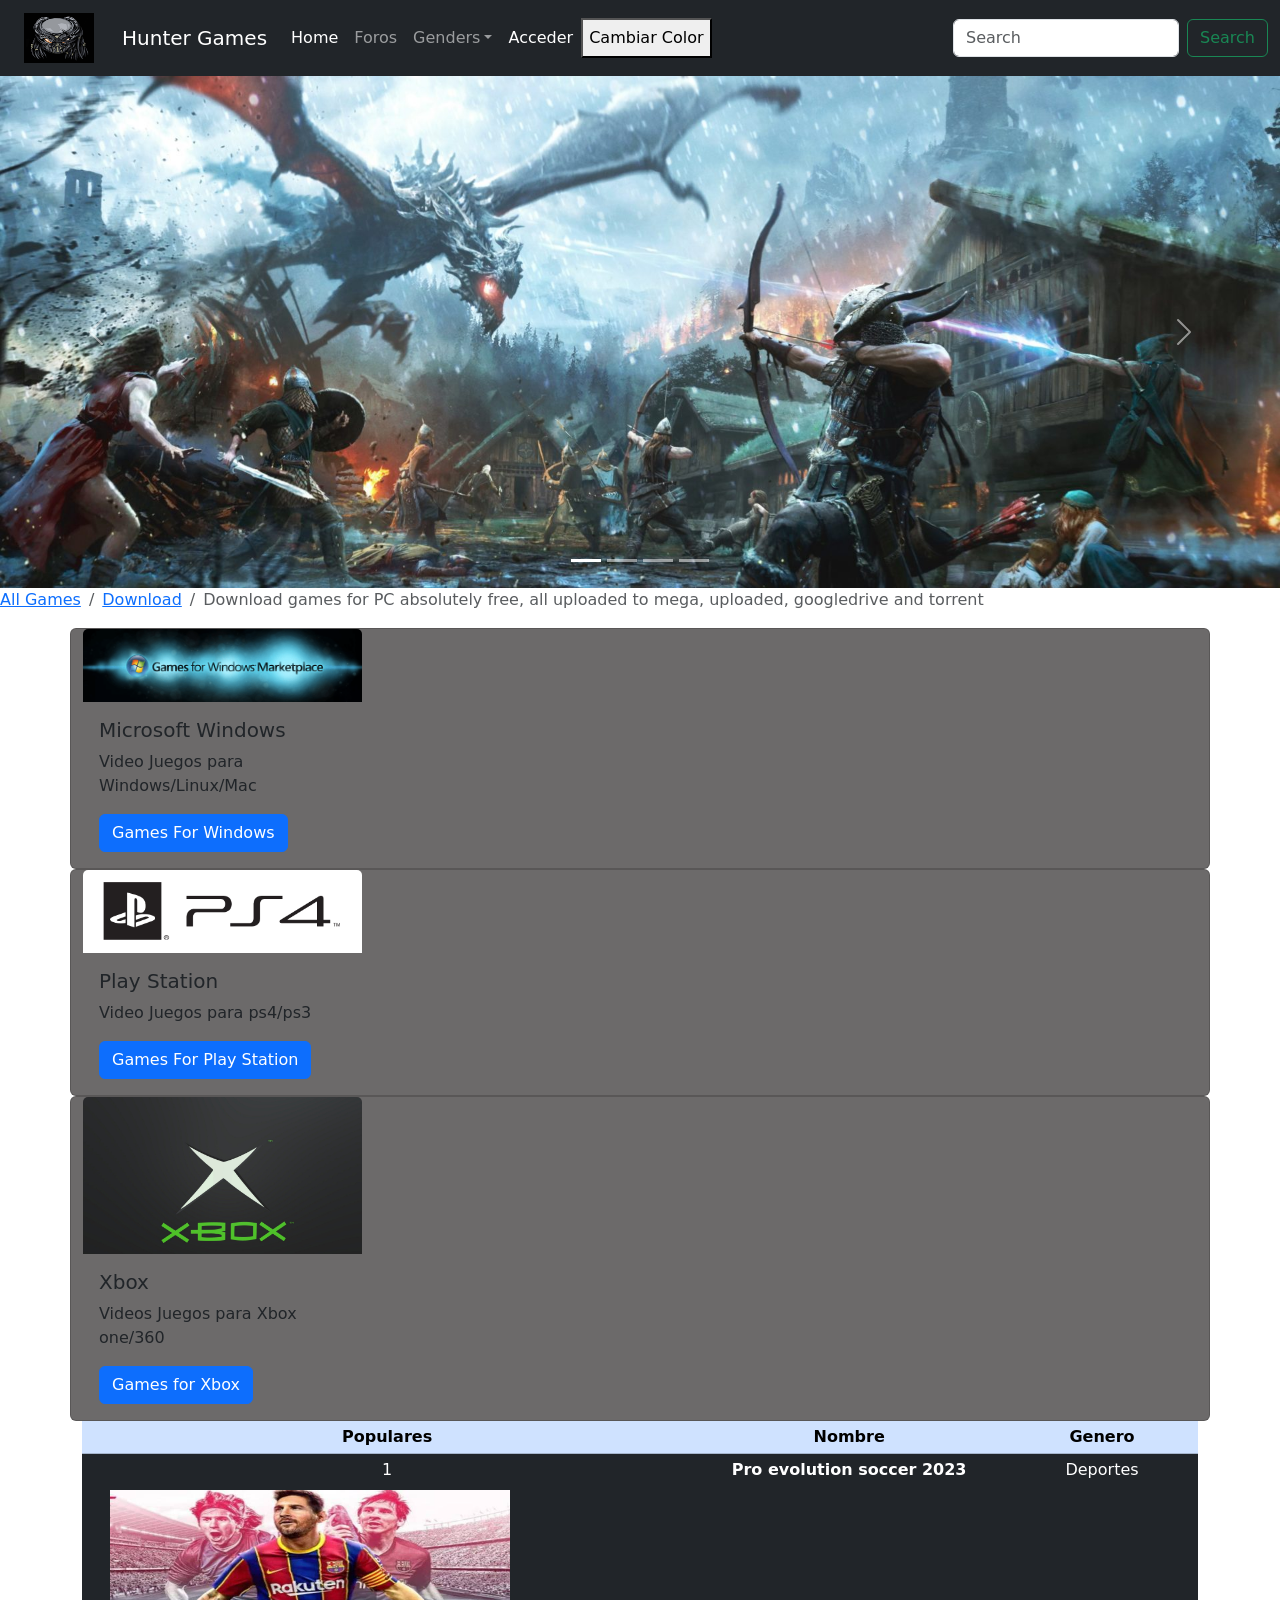
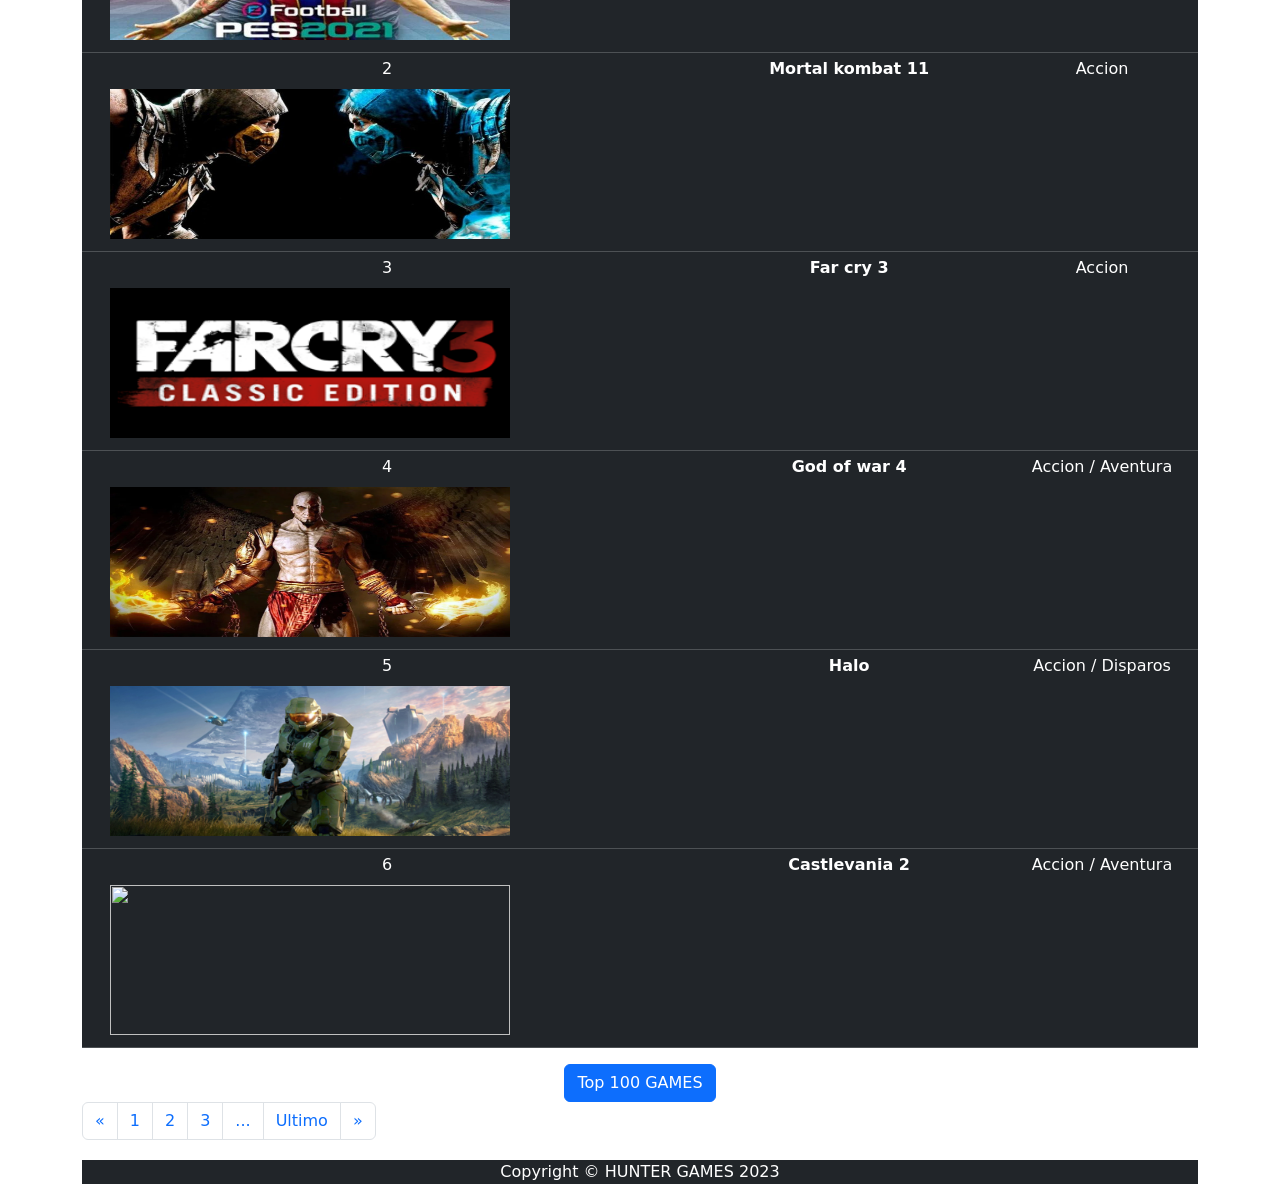
==== index.html @ 4ccfd010 "Add README.md." ====
<!DOCTYPE html>
<html>

    <meta charset="utf-8">
    <title>HUNTER GAMES</title>
    <!-- CSS only -->

    <link href="https://cdn.jsdelivr.net/npm/bootstrap@5.0.2/dist/css/bootstrap.min.css" rel="stylesheet">
    <link rel="stylesheet" type="text/css" href="css/main.css">
    <link rel=" icon" href="img/predator.ico" />
</head>

<body>

    <nav class="navbar navbar-expand-lg navbar-dark bg-dark " style="z-index: 49;">
        <div class="container-fluid">
            <nav class="">
                <div class="container text-center">
                    <div class="row d-flex justify-content-center">
                        <a class="navbar-brand" href="#">
                            <img src="img/predator.jpg" alt="" width="70" height="50">
                        </a>
                    </div>
            </nav>

            <a class="navbar-brand" href="#"> Hunter Games </a>
            <button class="navbar-toggler" type="button" data-bs-toggle="collapse" data-bs-target="#navbarSupportedContent" aria-controls="navbarSupportedContent" aria-expanded="false" aria-label="Toggle navigation">
				<span class="navbar-toggler-icon"></span>
			</button>
            <div class="collapse navbar-collapse" id="navbarSupportedContent">
                <ul class="navbar-nav me-auto mb-2 mb-lg-0">
                    <li class="nav-item">
                        <a class="nav-link active" aria-current="page" href="#">Home</a>
                    </li>
                    <li class="nav-item">
                        <a class="nav-link" href="#">Foros</a>
                    </li>
                    <li class="nav-item dropdown">
                        <a class="nav-link dropdown-toggle" href="#" id="navbarDropdown" role="button" data-bs-toggle="dropdown" aria-expanded="false">
							Genders</a>





                        <ul class="dropdown-menu" aria-labelledby="navbarDropdown">
                            <li><a class="dropdown-item" href="#">Accion</a></li>
                            <li><a class="dropdown-item" href="#">Aventura</a></li>
                            <li><a class="dropdown-item" href="#">Arcade</a></li>
                            <li><a class="dropdown-item" href="#">Deportes</a></li>
                            <li><a class="dropdown-item" href="#">Hack and Slash</a></li>
                            <li><a class="dropdown-item" href="#">Terror</a></li>
                            <li><a class="dropdown-item" href="#">Simuladores</a></li>
                            <li><a class="dropdown-item" href="#">Rpg</a></li>

                            <li>
                                <hr class="dropdown-divider">
                            </li>

                        </ul>
                    </li>


                    <li class="nav-item">
                        <a class="nav-link active" aria-current="page" href="login.html">Acceder</a>
                    </li>

                    <button onclick="cambiarColor()">Cambiar Color</button>
                    <script>
                        function cambiarColor() {
                            var cuerpo = document.body;
                            var colorActual = window.getComputedStyle(cuerpo, null).getPropertyValue('background-color');

                            // Verificar el color actual y cambiar a blanco o negro
                            if (colorActual === 'rgb(255, 255, 255)') {
                                cuerpo.style.backgroundColor = 'black';
                            } else {
                                cuerpo.style.backgroundColor = 'white';
                            }
                        }
                    </script>



                </ul>
                <form class="d-flex">
                    <input class="form-control me-2" type="search" placeholder="Search" aria-label="Search">
                    <button class="btn btn-outline-success" type="submit">Search</button>
                </form>
            </div>
            </div>
    </nav>
    <div id="carouselExampleIndicators" class="carousel slide" data-bs-ride="carousel">
        <div class="carousel-indicators">
            <button type="button" data-bs-target="#carouselExampleIndicators" data-bs-slide-to="0" class="active" aria-current="true" aria-label="Slide 1"></button>
            <button type="button" data-bs-target="#carouselExampleIndicators" data-bs-slide-to="1" aria-label="Slide 2"></button>
            <button type="button" data-bs-target="#carouselExampleIndicators" data-bs-slide-to="2" aria-label="Slide 3"></button>
            <button type="button" data-bs-target="#carouselExampleIndicators" data-bs-slide-to="3" aria-label="Slide 4"></button>
        </div>
        <div class="carousel-inner">
            <div class="carousel-item active">
                <img src="img/dragon.jpg" class="d-block w-100" alt="...">
            </div>
            <div class="carousel-item">
                <img src="img/fifa.jpg" class="d-block w-100" alt="...">
            </div>
            <div class="carousel-item">
                <img src="img/forza.jpeg" class="d-block w-100" alt="...">
            </div>
            <div class="carousel-item">
                <img src="img/gta.jpg" class="d-block w-100" alt="...">
            </div>

        </div>
        <button class="carousel-control-prev" type="button" data-bs-target="#carouselExampleIndicators" data-bs-slide="prev">
			<span class="carousel-control-prev-icon" aria-hidden="true"></span>
			<span class="visually-hidden">Previous</span>
		</button>
        <button class="carousel-control-next" type="button" data-bs-target="#carouselExampleIndicators" data-bs-slide="next">
			<span class="carousel-control-next-icon" aria-hidden="true"></span>
			<span class="visually-hidden">Next</span>
		</button>
    </div>
    <nav aria-label="breadcrumb">
        <ol class="breadcrumb">
            <li class="breadcrumb-item"><a href="#">All Games</a></li>
            <li class="breadcrumb-item"><a href="#">Download</a></li>
            <li class="breadcrumb-item active" aria-current="page">Download games for PC absolutely free, all uploaded to mega, uploaded, googledrive and torrent</li>
        </ol>

    </nav>

    <div class="container text-align">
        <div class="row d-flex justify-content">

            <div class="card" style="background-color: #6c6a6a;">
                <div class="w-25 p-7">
                    <img src="img/windows.png" class="card-img-top" alt="center">
                    <div class="card-body">
                        <h5 class="card-title">Microsoft Windows </h5>
                        <p class="card-text">Video Juegos para Windows/Linux/Mac</p>
                        <a href="#" class="btn btn-primary">Games For Windows</a>
                    </div>
                </div>
            </div>



            <div class="card" style="background-color: #6c6a6a;">
                <div class="w-25 p-7">
                    <img src="img/ps4.png" class="card-img-top" alt="center">
                    <div class="card-body">
                        <h5 class="card-title">Play Station</h5>
                        <p class="card-text">Video Juegos para ps4/ps3 </p>
                        <a href="#" class="btn btn-primary">Games For Play Station</a>
                    </div>
                </div>
            </div>



            <div class="card" style="background-color: #6c6a6a;">
                <div class="w-25 p-7">
                    <img src="img/xbox.jpeg" class="card-img-top" alt="center">
                    <div class="card-body">
                        <h5 class="card-title">Xbox</h5>
                        <p class="card-text">Videos Juegos para Xbox one/360 </p>
                        <a href="#" class="btn btn-primary">Games for Xbox</a>
                    </div>
                </div>
            </div>
        </div>
    </div>






    <div class="container text-center">
        <div class="row d-flex justify-content-center">
            <!-- Content here -->



            <h9>
                <table class="table table-dark table-sm">
                    <tr class="table-primary">
                        <th>Populares</th>
                        <th>Nombre</th>
                        <th>Genero</th>
                    </tr>



                    <tr>
                        <!--img src="img/pes.jpg" class="d-block w-100" alt="..."-->
                        <td>1
                            <nav class="navbar navbar-expand-lg navbar-dark bg-dark">
                                <div class="container-fluid">
                                    <nav class="">
                                        <div class="container">
                                            <a class="navbar-brand" href="#">
                                                <img src="img/pes.jpg" alt="" width="400" height="150" style="background-color: #021d26;">
                                            </a>
                                        </div>
                                    </nav>
                        </td>



                        <th>Pro evolution soccer 2023 </th>
                        <td>Deportes</td>
                    </tr>

                    <tr>
                        <td>2
                            <nav class="navbar navbar-expand-lg navbar-dark bg-dark">
                                <div class="container-fluid">
                                    <nav class="">
                                        <div class="container">
                                            <a class="navbar-brand" href="#">
                                                <img src="img/mortal kombat.jpg" alt="" width="400" height="150" style="background-color: #7b8383;">
                                            </a>
                                        </div>
                                    </nav>
                        </td>
                        <th>Mortal kombat 11 </th>
                        <td>Accion</td>
                    </tr>
                    <tr>
                        <td>3
                            <nav class="navbar navbar-expand-lg navbar-dark bg-dark">
                                <div class="container-fluid">
                                    <nav class="">
                                        <div class="container">
                                            <a class="navbar-brand" href="#">
                                                <img src="img/farcry.png" alt="" width="400" height="150">
                                            </a>
                                        </div>
                                    </nav>
                        </td>
                        <th>Far cry 3</th>
                        <td>Accion</td>
                    </tr>

                    <tr>
                        <td>4
                            <nav class="navbar navbar-expand-lg navbar-dark bg-dark">
                                <div class="container-fluid">
                                    <nav class="">
                                        <div class="container">
                                            <a class="navbar-brand" href="#">
                                                <img src="img/godofwar.jpg" alt="" width="400" height="150">
                                            </a>
                                        </div>
                                    </nav>
                        </td>
                        <th>God of war 4</th>
                        <td>Accion / Aventura</td>
                    </tr>

                    <td>5
                        <nav class="navbar navbar-expand-lg navbar-dark bg-dark">
                            <div class="container-fluid">
                                <nav class="">
                                    <div class="container">
                                        <a class="navbar-brand" href="#">
                                            <img src="img/halo.jpg" alt="" width="400" height="150">
                                        </a>
                                    </div>
                                </nav>
                    </td>
                    <th>Halo</th>
                    <td>Accion / Disparos</td>
                    </tr>


                    <td>6
                        <nav class="navbar navbar-expand-lg navbar-dark bg-dark">
                            <div class="container-fluid">
                                <nav class="">
                                    <div class="container">
                                        <a class="navbar-brand" href="#">
                                            <img src="img/Castlevania.jpg" alt="" width="400" height="150">
                                        </a>
                                    </div>
                                </nav>
                    </td>
                    <th>Castlevania 2</th>
                    <td>Accion / Aventura</td>
                    </tr>
                    </div>



                </table>

                <a href="#" class="btn btn-primary">Top 100 GAMES</a>

                <nav aria-label="Page navigation example">
                    <ul class="pagination">
                        <li class="page-item">
                            <a class="page-link" href="#" aria-label="Previous">
                                <span aria-hidden="true">&laquo;</span>
                            </a>
                        </li>
                        <li class="page-item"><a class="page-link" href="#">1</a></li>
                        <li class="page-item"><a class="page-link" href="#">2</a></li>
                        <li class="page-item"><a class="page-link" href="#">3</a></li>
                        <li class="page-item"><a class="page-link" href="#">...</a></li>
                        <li class="page-item"><a class="page-link" href="#">Ultimo</a></li>
                        <li class="page-item">
                            <a class="page-link" href="#" aria-label="Next">
                                <span aria-hidden="true">&raquo;</span>
                            </a>
                        </li>
                    </ul>
                </nav>

                </div>

                <footer class="py-6 bg-dark ">
                    <div class="container">
                        <p class="m-1 text-center text-white">Copyright © HUNTER GAMES 2023</p>
                    </div>
                    <!-- /.container -->
                </footer>


                <script src="https://cdn.jsdelivr.net/npm/bootstrap@5.0.2/dist/js/bootstrap.bundle.min.js"></script>
</body>

</html>
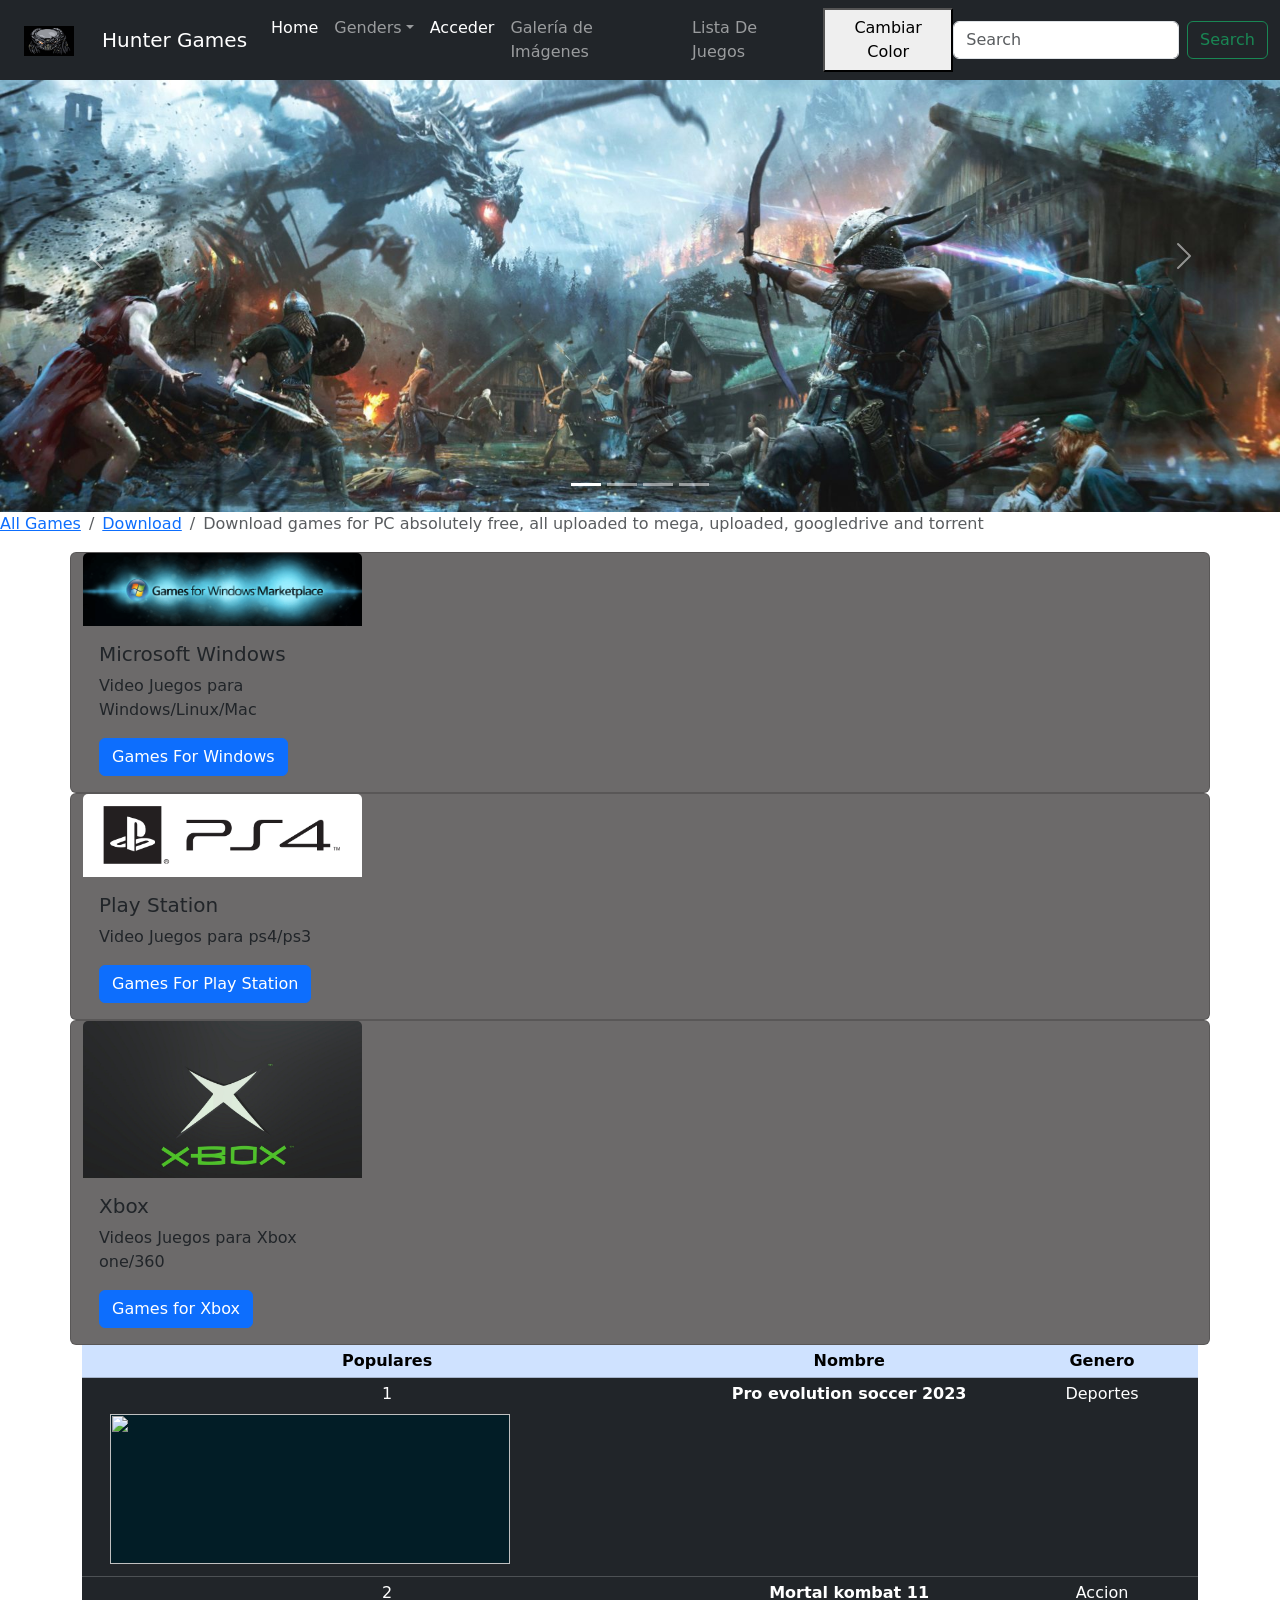
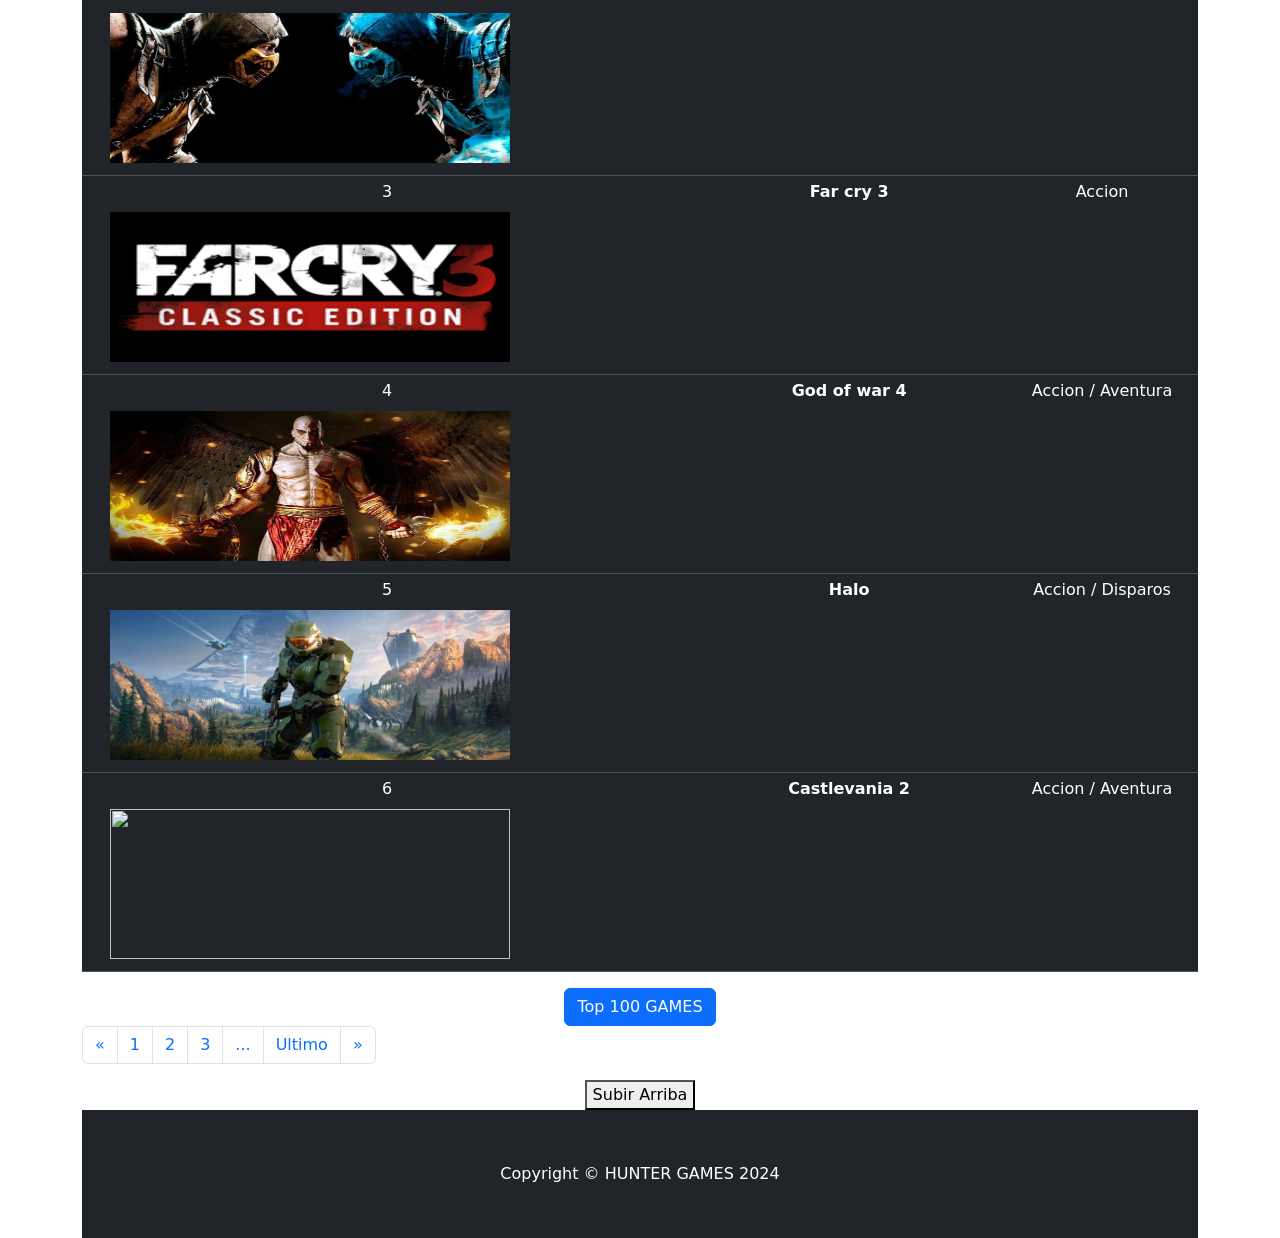
==== commit 6a592ea4: "Add files via upload" ====
--- a/index.html
+++ b/index.html
@@ -1,334 +1,314 @@
-<!DOCTYPE html>
-<html>
-
-    <meta charset="utf-8">
-    <title>HUNTER GAMES</title>
-    <!-- CSS only -->
-
-    <link href="https://cdn.jsdelivr.net/npm/bootstrap@5.0.2/dist/css/bootstrap.min.css" rel="stylesheet">
-    <link rel="stylesheet" type="text/css" href="css/main.css">
-    <link rel=" icon" href="img/predator.ico" />
-</head>
-
-<body>
-
-    <nav class="navbar navbar-expand-lg navbar-dark bg-dark " style="z-index: 49;">
-        <div class="container-fluid">
-            <nav class="">
-                <div class="container text-center">
-                    <div class="row d-flex justify-content-center">
-                        <a class="navbar-brand" href="#">
-                            <img src="img/predator.jpg" alt="" width="70" height="50">
-                        </a>
-                    </div>
-            </nav>
-
-            <a class="navbar-brand" href="#"> Hunter Games </a>
-            <button class="navbar-toggler" type="button" data-bs-toggle="collapse" data-bs-target="#navbarSupportedContent" aria-controls="navbarSupportedContent" aria-expanded="false" aria-label="Toggle navigation">
-				<span class="navbar-toggler-icon"></span>
-			</button>
-            <div class="collapse navbar-collapse" id="navbarSupportedContent">
-                <ul class="navbar-nav me-auto mb-2 mb-lg-0">
-                    <li class="nav-item">
-                        <a class="nav-link active" aria-current="page" href="#">Home</a>
-                    </li>
-                    <li class="nav-item">
-                        <a class="nav-link" href="#">Foros</a>
-                    </li>
-                    <li class="nav-item dropdown">
-                        <a class="nav-link dropdown-toggle" href="#" id="navbarDropdown" role="button" data-bs-toggle="dropdown" aria-expanded="false">
-							Genders</a>
-
-
-
-
-
-                        <ul class="dropdown-menu" aria-labelledby="navbarDropdown">
-                            <li><a class="dropdown-item" href="#">Accion</a></li>
-                            <li><a class="dropdown-item" href="#">Aventura</a></li>
-                            <li><a class="dropdown-item" href="#">Arcade</a></li>
-                            <li><a class="dropdown-item" href="#">Deportes</a></li>
-                            <li><a class="dropdown-item" href="#">Hack and Slash</a></li>
-                            <li><a class="dropdown-item" href="#">Terror</a></li>
-                            <li><a class="dropdown-item" href="#">Simuladores</a></li>
-                            <li><a class="dropdown-item" href="#">Rpg</a></li>
-
-                            <li>
-                                <hr class="dropdown-divider">
-                            </li>
-
-                        </ul>
-                    </li>
-
-
-                    <li class="nav-item">
-                        <a class="nav-link active" aria-current="page" href="login.html">Acceder</a>
-                    </li>
-
-                    <button onclick="cambiarColor()">Cambiar Color</button>
-                    <script>
-                        function cambiarColor() {
-                            var cuerpo = document.body;
-                            var colorActual = window.getComputedStyle(cuerpo, null).getPropertyValue('background-color');
-
-                            // Verificar el color actual y cambiar a blanco o negro
-                            if (colorActual === 'rgb(255, 255, 255)') {
-                                cuerpo.style.backgroundColor = 'black';
-                            } else {
-                                cuerpo.style.backgroundColor = 'white';
-                            }
-                        }
-                    </script>
-
-
-
-                </ul>
-                <form class="d-flex">
-                    <input class="form-control me-2" type="search" placeholder="Search" aria-label="Search">
-                    <button class="btn btn-outline-success" type="submit">Search</button>
-                </form>
-            </div>
-            </div>
-    </nav>
-    <div id="carouselExampleIndicators" class="carousel slide" data-bs-ride="carousel">
-        <div class="carousel-indicators">
-            <button type="button" data-bs-target="#carouselExampleIndicators" data-bs-slide-to="0" class="active" aria-current="true" aria-label="Slide 1"></button>
-            <button type="button" data-bs-target="#carouselExampleIndicators" data-bs-slide-to="1" aria-label="Slide 2"></button>
-            <button type="button" data-bs-target="#carouselExampleIndicators" data-bs-slide-to="2" aria-label="Slide 3"></button>
-            <button type="button" data-bs-target="#carouselExampleIndicators" data-bs-slide-to="3" aria-label="Slide 4"></button>
-        </div>
-        <div class="carousel-inner">
-            <div class="carousel-item active">
-                <img src="img/dragon.jpg" class="d-block w-100" alt="...">
-            </div>
-            <div class="carousel-item">
-                <img src="img/fifa.jpg" class="d-block w-100" alt="...">
-            </div>
-            <div class="carousel-item">
-                <img src="img/forza.jpeg" class="d-block w-100" alt="...">
-            </div>
-            <div class="carousel-item">
-                <img src="img/gta.jpg" class="d-block w-100" alt="...">
-            </div>
-
-        </div>
-        <button class="carousel-control-prev" type="button" data-bs-target="#carouselExampleIndicators" data-bs-slide="prev">
-			<span class="carousel-control-prev-icon" aria-hidden="true"></span>
-			<span class="visually-hidden">Previous</span>
-		</button>
-        <button class="carousel-control-next" type="button" data-bs-target="#carouselExampleIndicators" data-bs-slide="next">
-			<span class="carousel-control-next-icon" aria-hidden="true"></span>
-			<span class="visually-hidden">Next</span>
-		</button>
-    </div>
-    <nav aria-label="breadcrumb">
-        <ol class="breadcrumb">
-            <li class="breadcrumb-item"><a href="#">All Games</a></li>
-            <li class="breadcrumb-item"><a href="#">Download</a></li>
-            <li class="breadcrumb-item active" aria-current="page">Download games for PC absolutely free, all uploaded to mega, uploaded, googledrive and torrent</li>
-        </ol>
-
-    </nav>
-
-    <div class="container text-align">
-        <div class="row d-flex justify-content">
-
-            <div class="card" style="background-color: #6c6a6a;">
-                <div class="w-25 p-7">
-                    <img src="img/windows.png" class="card-img-top" alt="center">
-                    <div class="card-body">
-                        <h5 class="card-title">Microsoft Windows </h5>
-                        <p class="card-text">Video Juegos para Windows/Linux/Mac</p>
-                        <a href="#" class="btn btn-primary">Games For Windows</a>
-                    </div>
-                </div>
-            </div>
-
-
-
-            <div class="card" style="background-color: #6c6a6a;">
-                <div class="w-25 p-7">
-                    <img src="img/ps4.png" class="card-img-top" alt="center">
-                    <div class="card-body">
-                        <h5 class="card-title">Play Station</h5>
-                        <p class="card-text">Video Juegos para ps4/ps3 </p>
-                        <a href="#" class="btn btn-primary">Games For Play Station</a>
-                    </div>
-                </div>
-            </div>
-
-
-
-            <div class="card" style="background-color: #6c6a6a;">
-                <div class="w-25 p-7">
-                    <img src="img/xbox.jpeg" class="card-img-top" alt="center">
-                    <div class="card-body">
-                        <h5 class="card-title">Xbox</h5>
-                        <p class="card-text">Videos Juegos para Xbox one/360 </p>
-                        <a href="#" class="btn btn-primary">Games for Xbox</a>
-                    </div>
-                </div>
-            </div>
-        </div>
-    </div>
-
-
-
-
-
-
-    <div class="container text-center">
-        <div class="row d-flex justify-content-center">
-            <!-- Content here -->
-
-
-
-            <h9>
-                <table class="table table-dark table-sm">
-                    <tr class="table-primary">
-                        <th>Populares</th>
-                        <th>Nombre</th>
-                        <th>Genero</th>
-                    </tr>
-
-
-
-                    <tr>
-                        <!--img src="img/pes.jpg" class="d-block w-100" alt="..."-->
-                        <td>1
-                            <nav class="navbar navbar-expand-lg navbar-dark bg-dark">
-                                <div class="container-fluid">
-                                    <nav class="">
-                                        <div class="container">
-                                            <a class="navbar-brand" href="#">
-                                                <img src="img/pes.jpg" alt="" width="400" height="150" style="background-color: #021d26;">
-                                            </a>
-                                        </div>
-                                    </nav>
-                        </td>
-
-
-
-                        <th>Pro evolution soccer 2023 </th>
-                        <td>Deportes</td>
-                    </tr>
-
-                    <tr>
-                        <td>2
-                            <nav class="navbar navbar-expand-lg navbar-dark bg-dark">
-                                <div class="container-fluid">
-                                    <nav class="">
-                                        <div class="container">
-                                            <a class="navbar-brand" href="#">
-                                                <img src="img/mortal kombat.jpg" alt="" width="400" height="150" style="background-color: #7b8383;">
-                                            </a>
-                                        </div>
-                                    </nav>
-                        </td>
-                        <th>Mortal kombat 11 </th>
-                        <td>Accion</td>
-                    </tr>
-                    <tr>
-                        <td>3
-                            <nav class="navbar navbar-expand-lg navbar-dark bg-dark">
-                                <div class="container-fluid">
-                                    <nav class="">
-                                        <div class="container">
-                                            <a class="navbar-brand" href="#">
-                                                <img src="img/farcry.png" alt="" width="400" height="150">
-                                            </a>
-                                        </div>
-                                    </nav>
-                        </td>
-                        <th>Far cry 3</th>
-                        <td>Accion</td>
-                    </tr>
-
-                    <tr>
-                        <td>4
-                            <nav class="navbar navbar-expand-lg navbar-dark bg-dark">
-                                <div class="container-fluid">
-                                    <nav class="">
-                                        <div class="container">
-                                            <a class="navbar-brand" href="#">
-                                                <img src="img/godofwar.jpg" alt="" width="400" height="150">
-                                            </a>
-                                        </div>
-                                    </nav>
-                        </td>
-                        <th>God of war 4</th>
-                        <td>Accion / Aventura</td>
-                    </tr>
-
-                    <td>5
-                        <nav class="navbar navbar-expand-lg navbar-dark bg-dark">
-                            <div class="container-fluid">
-                                <nav class="">
-                                    <div class="container">
-                                        <a class="navbar-brand" href="#">
-                                            <img src="img/halo.jpg" alt="" width="400" height="150">
-                                        </a>
-                                    </div>
-                                </nav>
-                    </td>
-                    <th>Halo</th>
-                    <td>Accion / Disparos</td>
-                    </tr>
-
-
-                    <td>6
-                        <nav class="navbar navbar-expand-lg navbar-dark bg-dark">
-                            <div class="container-fluid">
-                                <nav class="">
-                                    <div class="container">
-                                        <a class="navbar-brand" href="#">
-                                            <img src="img/Castlevania.jpg" alt="" width="400" height="150">
-                                        </a>
-                                    </div>
-                                </nav>
-                    </td>
-                    <th>Castlevania 2</th>
-                    <td>Accion / Aventura</td>
-                    </tr>
-                    </div>
-
-
-
-                </table>
-
-                <a href="#" class="btn btn-primary">Top 100 GAMES</a>
-
-                <nav aria-label="Page navigation example">
-                    <ul class="pagination">
-                        <li class="page-item">
-                            <a class="page-link" href="#" aria-label="Previous">
-                                <span aria-hidden="true">&laquo;</span>
-                            </a>
-                        </li>
-                        <li class="page-item"><a class="page-link" href="#">1</a></li>
-                        <li class="page-item"><a class="page-link" href="#">2</a></li>
-                        <li class="page-item"><a class="page-link" href="#">3</a></li>
-                        <li class="page-item"><a class="page-link" href="#">...</a></li>
-                        <li class="page-item"><a class="page-link" href="#">Ultimo</a></li>
-                        <li class="page-item">
-                            <a class="page-link" href="#" aria-label="Next">
-                                <span aria-hidden="true">&raquo;</span>
-                            </a>
-                        </li>
-                    </ul>
-                </nav>
-
-                </div>
-
-                <footer class="py-6 bg-dark ">
-                    <div class="container">
-                        <p class="m-1 text-center text-white">Copyright © HUNTER GAMES 2023</p>
-                    </div>
-                    <!-- /.container -->
-                </footer>
-
-
-                <script src="https://cdn.jsdelivr.net/npm/bootstrap@5.0.2/dist/js/bootstrap.bundle.min.js"></script>
-</body>
-
+<!DOCTYPE html>
+<html>
+
+<head>
+    <meta charset="utf-8">
+    <title>HUNTER GAMES</title>
+    <link href="https://cdn.jsdelivr.net/npm/bootstrap@5.0.2/dist/css/bootstrap.min.css" rel="stylesheet">
+    <link rel="stylesheet" type="text/css" href="css/main.css">
+    <link rel=" icon" href="img/predator.ico" />
+</head>
+<body>
+    <nav class="navbar navbar-expand-lg navbar-dark bg-dark fixed-top">
+        <div class="container-fluid">
+            <nav class="">
+                <div class="container text-center">
+                    <div class="row d-flex justify-content-center">
+                        <a class="navbar-brand" href="#">
+                            <img src="img/predator.jpg" alt="" width="50" height="30">
+                        </a>
+                    </div>
+            </nav>
+
+            <a class="navbar-brand" href="#"> Hunter Games </a>
+            <button class="navbar-toggler" type="button" data-bs-toggle="collapse" data-bs-target="#navbarSupportedContent" aria-controls="navbarSupportedContent" aria-expanded="false" aria-label="Toggle navigation">
+				<span class="navbar-toggler-icon"></span>
+			</button>
+            <div class="collapse navbar-collapse" id="navbarSupportedContent">
+                <ul class="navbar-nav me-auto mb-2 mb-lg-0">
+                    <li class="nav-item">
+                        <a class="nav-link active" aria-current="page" href="#">Home</a>
+                    </li>
+                    
+                    <li class="nav-item dropdown">
+                        <a class="nav-link dropdown-toggle" href="#" id="navbarDropdown" role="button" data-bs-toggle="dropdown" aria-expanded="false">
+							Genders</a>
+
+                        <ul class="dropdown-menu" aria-labelledby="navbarDropdown">
+                            <li><a class="dropdown-item" href="#">Accion</a></li>
+                            <li><a class="dropdown-item" href="#">Aventura</a></li>
+                            <li><a class="dropdown-item" href="#">Arcade</a></li>
+                            <li><a class="dropdown-item" href="#">Deportes</a></li>
+                            <li><a class="dropdown-item" href="#">Hack and Slash</a></li>
+                            <li><a class="dropdown-item" href="#">Terror</a></li>
+                            <li><a class="dropdown-item" href="#">Simuladores</a></li>
+                            <li><a class="dropdown-item" href="#">Rpg</a></li>
+                            <li>
+                                <hr class="dropdown-divider">
+                            </li>
+                        </ul>
+                    </li>
+
+
+                    <li class="nav-item">
+                        <a class="nav-link active" aria-current="page" href="login.html">Acceder</a>
+                        <li class="nav-item"><a class="nav-link" href="Galeria.html">Galería de Imágenes</a></li>
+                        <li class="nav-item"><a class="nav-link" href="lista.html">Lista De Juegos</a></li>
+                    </li>
+
+                    <button onclick="cambiarColor()">Cambiar Color</button>
+                    <script>
+                        function cambiarColor() {
+                            var cuerpo = document.body;
+                            var colorActual = window.getComputedStyle(cuerpo, null).getPropertyValue('background-color');
+                            
+
+                            // Verificar el color actual y cambiar a blanco o negro
+                            if (colorActual === 'rgb(255, 255, 255)') {
+                                cuerpo.style.backgroundColor = 'black';
+                            } else {
+                                cuerpo.style.backgroundColor = 'white';
+                            }
+                        }
+                    </script>
+
+                </ul>
+                <form class="d-flex">
+                    <input class="form-control me-2" type="search" placeholder="Search" aria-label="Search">
+                    <button class="btn btn-outline-success" type="submit">Search</button>
+                </form>
+            </div>
+            </div>
+    </nav>
+    <div id="carouselExampleIndicators" class="carousel slide" data-bs-ride="carousel">
+        <div class="carousel-indicators">
+            <button type="button" data-bs-target="#carouselExampleIndicators" data-bs-slide-to="0" class="active" aria-current="true" aria-label="Slide 1"></button>
+            <button type="button" data-bs-target="#carouselExampleIndicators" data-bs-slide-to="1" aria-label="Slide 2"></button>
+            <button type="button" data-bs-target="#carouselExampleIndicators" data-bs-slide-to="2" aria-label="Slide 3"></button>
+            <button type="button" data-bs-target="#carouselExampleIndicators" data-bs-slide-to="3" aria-label="Slide 4"></button>
+        </div>
+
+
+        <div class="carousel-inner">
+
+            <div class="carousel-item">
+                <img src="img/valkiria.png" class="d-block w-100" alt="...">
+            </div>
+            <div class="carousel-item active">
+                <img src="img/dragon.jpg" class="d-block w-100" alt="...">
+            </div>
+            <div class="carousel-item">
+                <img src="img/fifa.jpg" class="d-block w-100" alt="...">
+            </div>
+
+            <div class="carousel-item">
+                <img src="img/gta.jpg" class="d-block w-100" alt="...">
+            </div>
+
+        </div>
+        <button class="carousel-control-prev" type="button" data-bs-target="#carouselExampleIndicators" data-bs-slide="prev">
+			<span class="carousel-control-prev-icon" aria-hidden="true"></span>
+			<span class="visually-hidden">Previous</span>
+		</button>
+        <button class="carousel-control-next" type="button" data-bs-target="#carouselExampleIndicators" data-bs-slide="next">
+			<span class="carousel-control-next-icon" aria-hidden="true"></span>
+			<span class="visually-hidden">Next</span>
+		</button>
+    </div>
+    <nav aria-label="breadcrumb">
+        <ol class="breadcrumb">
+            <li class="breadcrumb-item"><a href="#">All Games</a></li>
+            <li class="breadcrumb-item"><a href="#">Download</a></li>
+            <li class="breadcrumb-item active" aria-current="page">Download games for PC absolutely free, all uploaded to mega, uploaded, googledrive and torrent</li>
+        </ol>
+
+    </nav>
+
+    <div class="container text-align">
+        <div class="row d-flex justify-content">
+
+            <div class="card" style="background-color: #6c6a6a;">
+                <div class="w-25 p-7">
+                    <img src="img/windows.png" class="card-img-top" alt="center">
+                    <div class="card-body">
+                        <h5 class="card-title">Microsoft Windows </h5>
+                        <p class="card-text">Video Juegos para Windows/Linux/Mac</p>
+                        <a href="#" class="btn btn-primary">Games For Windows</a>
+                    </div>
+                </div>
+            </div>
+
+            <div class="card" style="background-color: #6c6a6a;">
+                <div class="w-25 p-7">
+                    <img src="img/ps4.png" class="card-img-top" alt="center">
+                    <div class="card-body">
+                        <h5 class="card-title">Play Station</h5>
+                        <p class="card-text">Video Juegos para ps4/ps3 </p>
+                        <a href="#" class="btn btn-primary">Games For Play Station</a>
+                    </div>
+                </div>
+            </div>
+
+
+
+            <div class="card" style="background-color: #6c6a6a;">
+                <div class="w-25 p-7">
+                    <img src="img/xbox.jpeg" class="card-img-top" alt="center">
+                    <div class="card-body">
+                        <h5 class="card-title">Xbox</h5>
+                        <p class="card-text">Videos Juegos para Xbox one/360 </p>
+                        <a href="#" class="btn btn-primary">Games for Xbox</a>
+                    </div>
+                </div>
+            </div>
+        </div>
+    </div>
+
+    <div class="container text-center">
+        <div class="row d-flex justify-content-center">
+            <!-- Content here -->
+            <h9>
+                <table class="table table-dark table-sm">
+                    <tr class="table-primary">
+                        <th>Populares</th>
+                        <th>Nombre</th>
+                        <th>Genero</th>
+                    </tr>
+                    <tr>
+                        <!--img src="img/pes.jpg" class="d-block w-100" alt="..."-->
+                        <td>1
+                            <nav class="navbar navbar-expand-lg navbar-dark bg-dark">
+                                <div class="container-fluid">
+                                    <nav class="">
+                                        <div class="container">
+                                            <a class="navbar-brand" href="#">
+                                                <img src="img/bear.gif" alt="" width="400" height="150" style="background-color: #021d26;">
+                                            </a>
+                                        </div>
+                                    </nav>
+                        </td>
+
+                        <th>Pro evolution soccer 2023 </th>
+                        <td>Deportes</td>
+                    </tr>
+                    <tr>
+                        <td>2
+                            <nav class="navbar navbar-expand-lg navbar-dark bg-dark">
+                                <div class="container-fluid">
+                                    <nav class="">
+                                        <div class="container">
+                                            <a class="navbar-brand" href="#">
+                                                <img src="img/mortal kombat.jpg" alt="" width="400" height="150" style="background-color: #7b8383;">
+                                            </a>
+                                        </div>
+                                    </nav>
+                        </td>
+                        <th>Mortal kombat 11 </th>
+                        <td>Accion</td>
+                    </tr>
+                    <tr>
+                        <td>3
+                            <nav class="navbar navbar-expand-lg navbar-dark bg-dark">
+                                <div class="container-fluid">
+                                    <nav class="">
+                                        <div class="container">
+                                            <a class="navbar-brand" href="#">
+                                                <img src="img/farcry.png" alt="" width="400" height="150">
+                                            </a>
+                                        </div>
+                                    </nav>
+                        </td>
+                        <th>Far cry 3</th>
+                        <td>Accion</td>
+                    </tr>
+
+                    <tr>
+                        <td>4
+                            <nav class="navbar navbar-expand-lg navbar-dark bg-dark">
+                                <div class="container-fluid">
+                                    <nav class="">
+                                        <div class="container">
+                                            <a class="navbar-brand" href="#">
+                                                <img src="img/godofwar.jpg" alt="" width="400" height="150">
+                                            </a>
+                                        </div>
+                                    </nav>
+                        </td>
+                        <th>God of war 4</th>
+                        <td>Accion / Aventura</td>
+                    </tr>
+
+                    <td>5
+                        <nav class="navbar navbar-expand-lg navbar-dark bg-dark">
+                            <div class="container-fluid">
+                                <nav class="">
+                                    <div class="container">
+                                        <a class="navbar-brand" href="#">
+                                            <img src="img/halo.jpg" alt="" width="400" height="150">
+                                        </a>
+                                    </div>
+                                </nav>
+                    </td>
+                    <th>Halo</th>
+                    <td>Accion / Disparos</td>
+                    </tr>
+                    <td>6
+                        <nav class="navbar navbar-expand-lg navbar-dark bg-dark">
+                            <div class="container-fluid">
+                                <nav class="">
+                                    <div class="container">
+                                        <a class="navbar-brand" href="#">
+                                            <img src="img/Castlevania.jpg" alt="" width="400" height="150">
+                                        </a>
+                                    </div>
+                                </nav>
+                    </td>
+                    <th>Castlevania 2</th>
+                    <td>Accion / Aventura</td>
+                    </tr>
+                    </div>
+                </table>
+
+                <a href="#" class="btn btn-primary">Top 100 GAMES</a>
+
+                <nav aria-label="Page navigation example">
+                    <ul class="pagination">
+                        <li class="page-item">
+                            <a class="page-link" href="#" aria-label="Previous">
+                                <span aria-hidden="true">&laquo;</span>
+                            </a>
+                        </li>
+                        <li class="page-item"><a class="page-link" href="#">1</a></li>
+                        <li class="page-item"><a class="page-link" href="#">2</a></li>
+                        <li class="page-item"><a class="page-link" href="#">3</a></li>
+                        <li class="page-item"><a class="page-link" href="#">...</a></li>
+                        <li class="page-item"><a class="page-link" href="#">Ultimo</a></li>
+                        <li class="page-item">
+                            <a class="page-link" href="#" aria-label="Next">
+                                <span aria-hidden="true">&raquo;</span>
+                            </a>
+                        </li>
+                    </ul>
+                </nav>
+
+                </div>
+                <button id="subirBtn" onclick="scrollToTop()">Subir Arriba</button>
+                <script>
+                    function scrollToTop() {
+                        window.scrollTo({
+                            top: 0,
+                            behavior: 'smooth'
+                        });
+                    }
+                </script>
+
+                <footer class="py-5 bg-dark">
+                    <div class="container">
+
+                        <p class="m-1 text-center text-white">Copyright © HUNTER GAMES 2024</p>
+                    </div>
+                    <!-- /.container -->
+                </footer>
+                <script src="https://cdn.jsdelivr.net/npm/bootstrap@5.0.2/dist/js/bootstrap.bundle.min.js"></script>
+</body>
 </html>
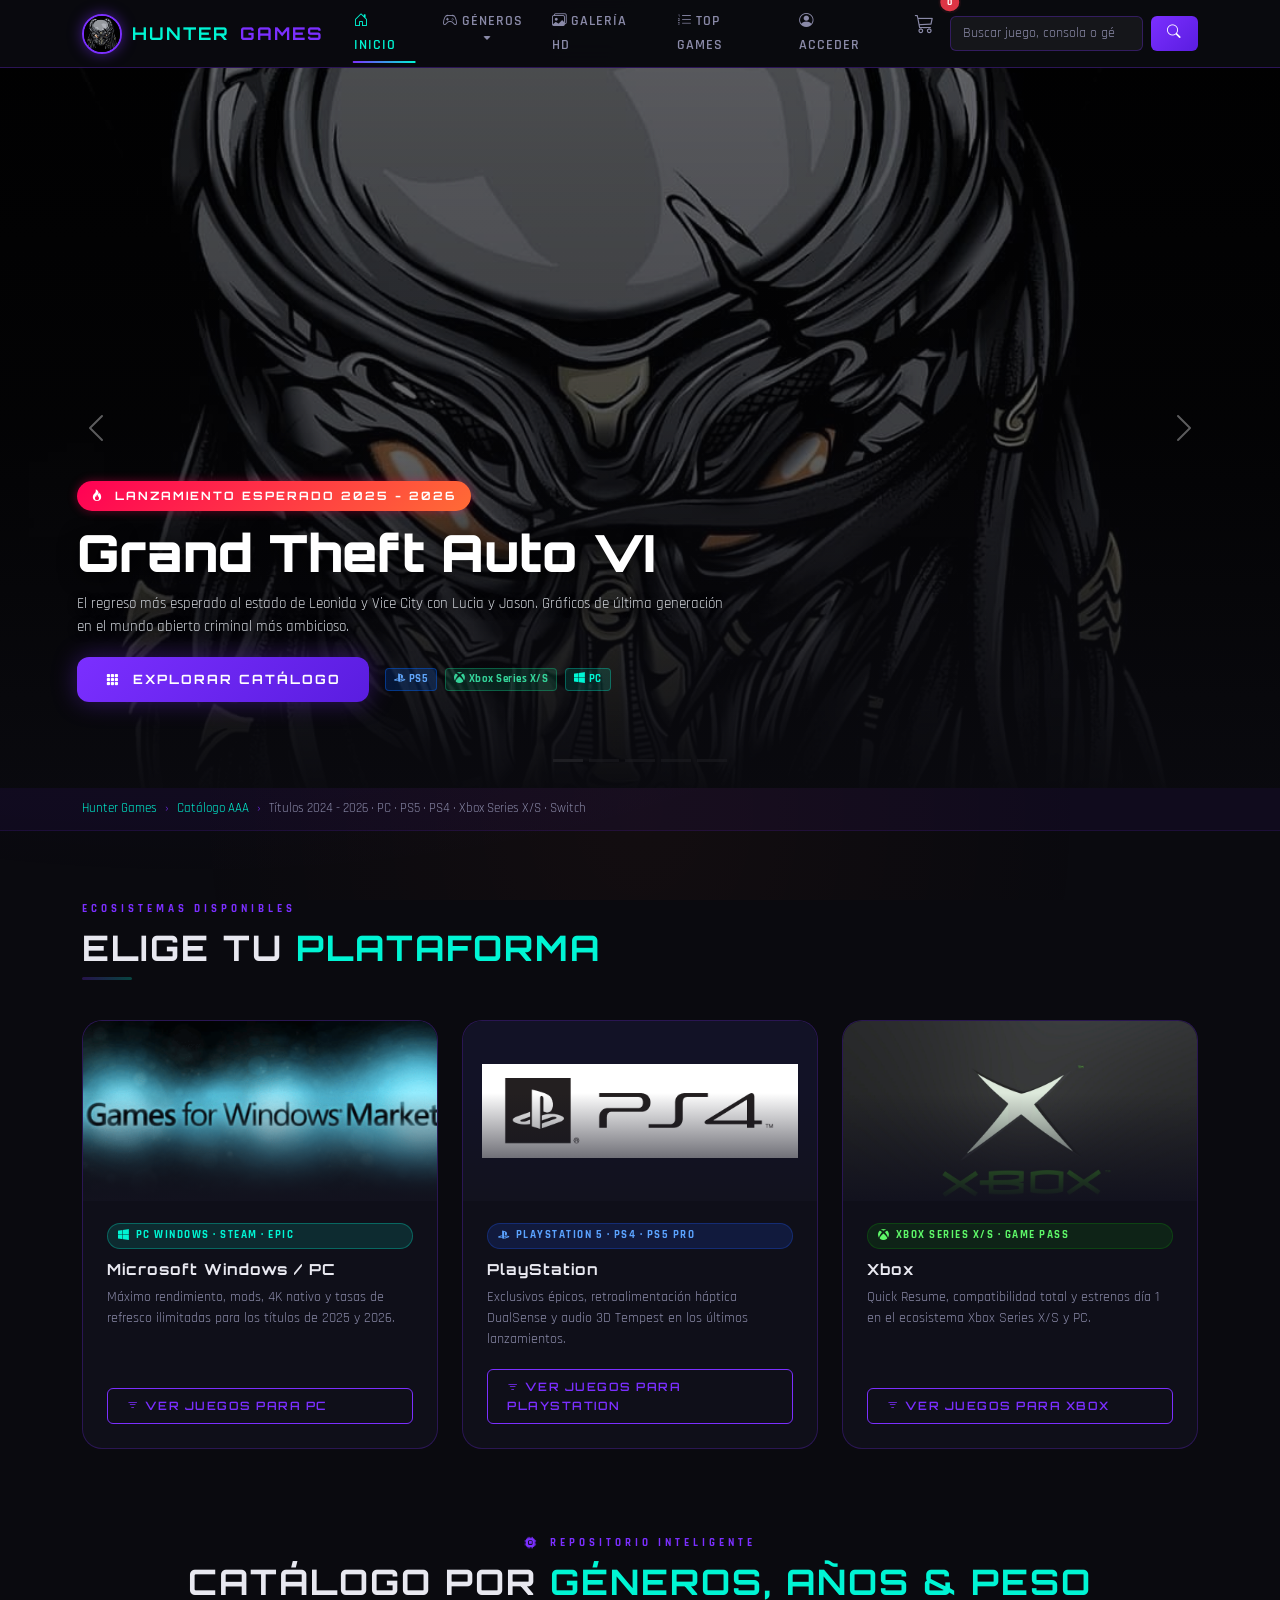
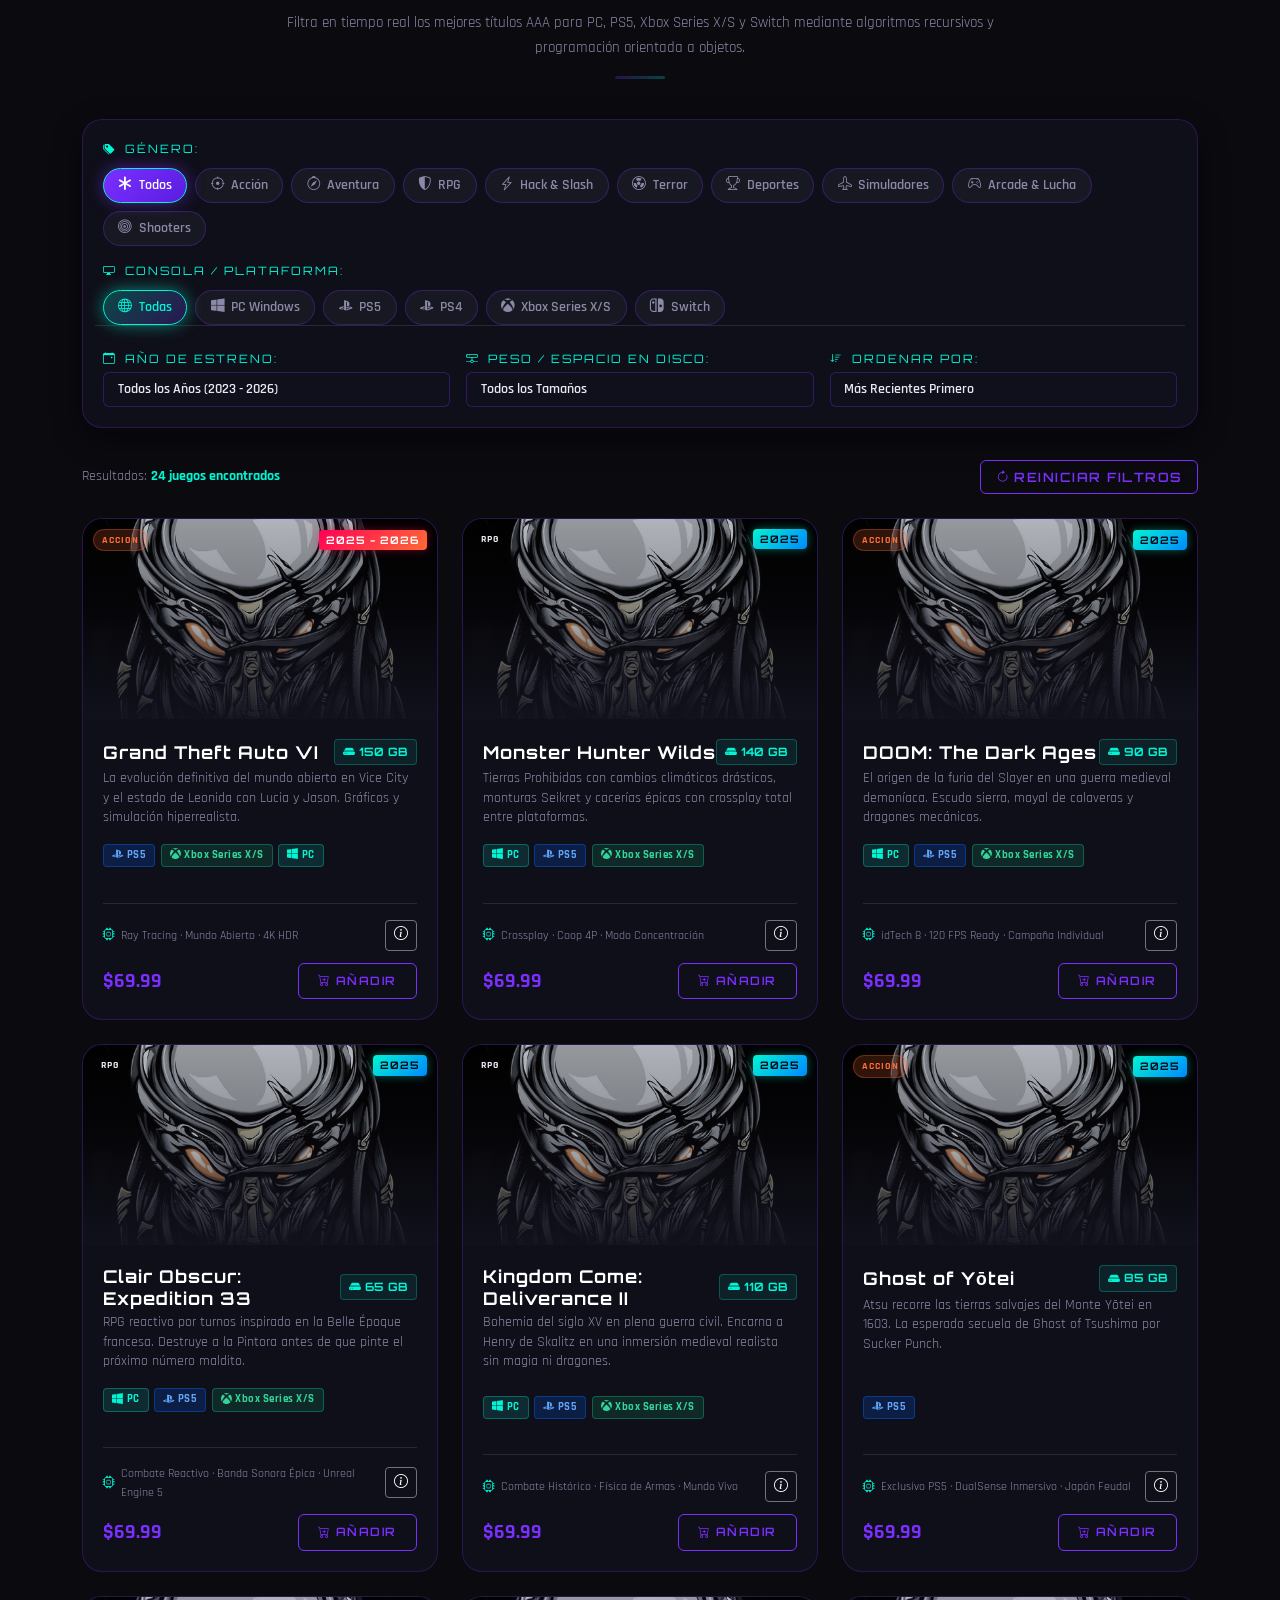
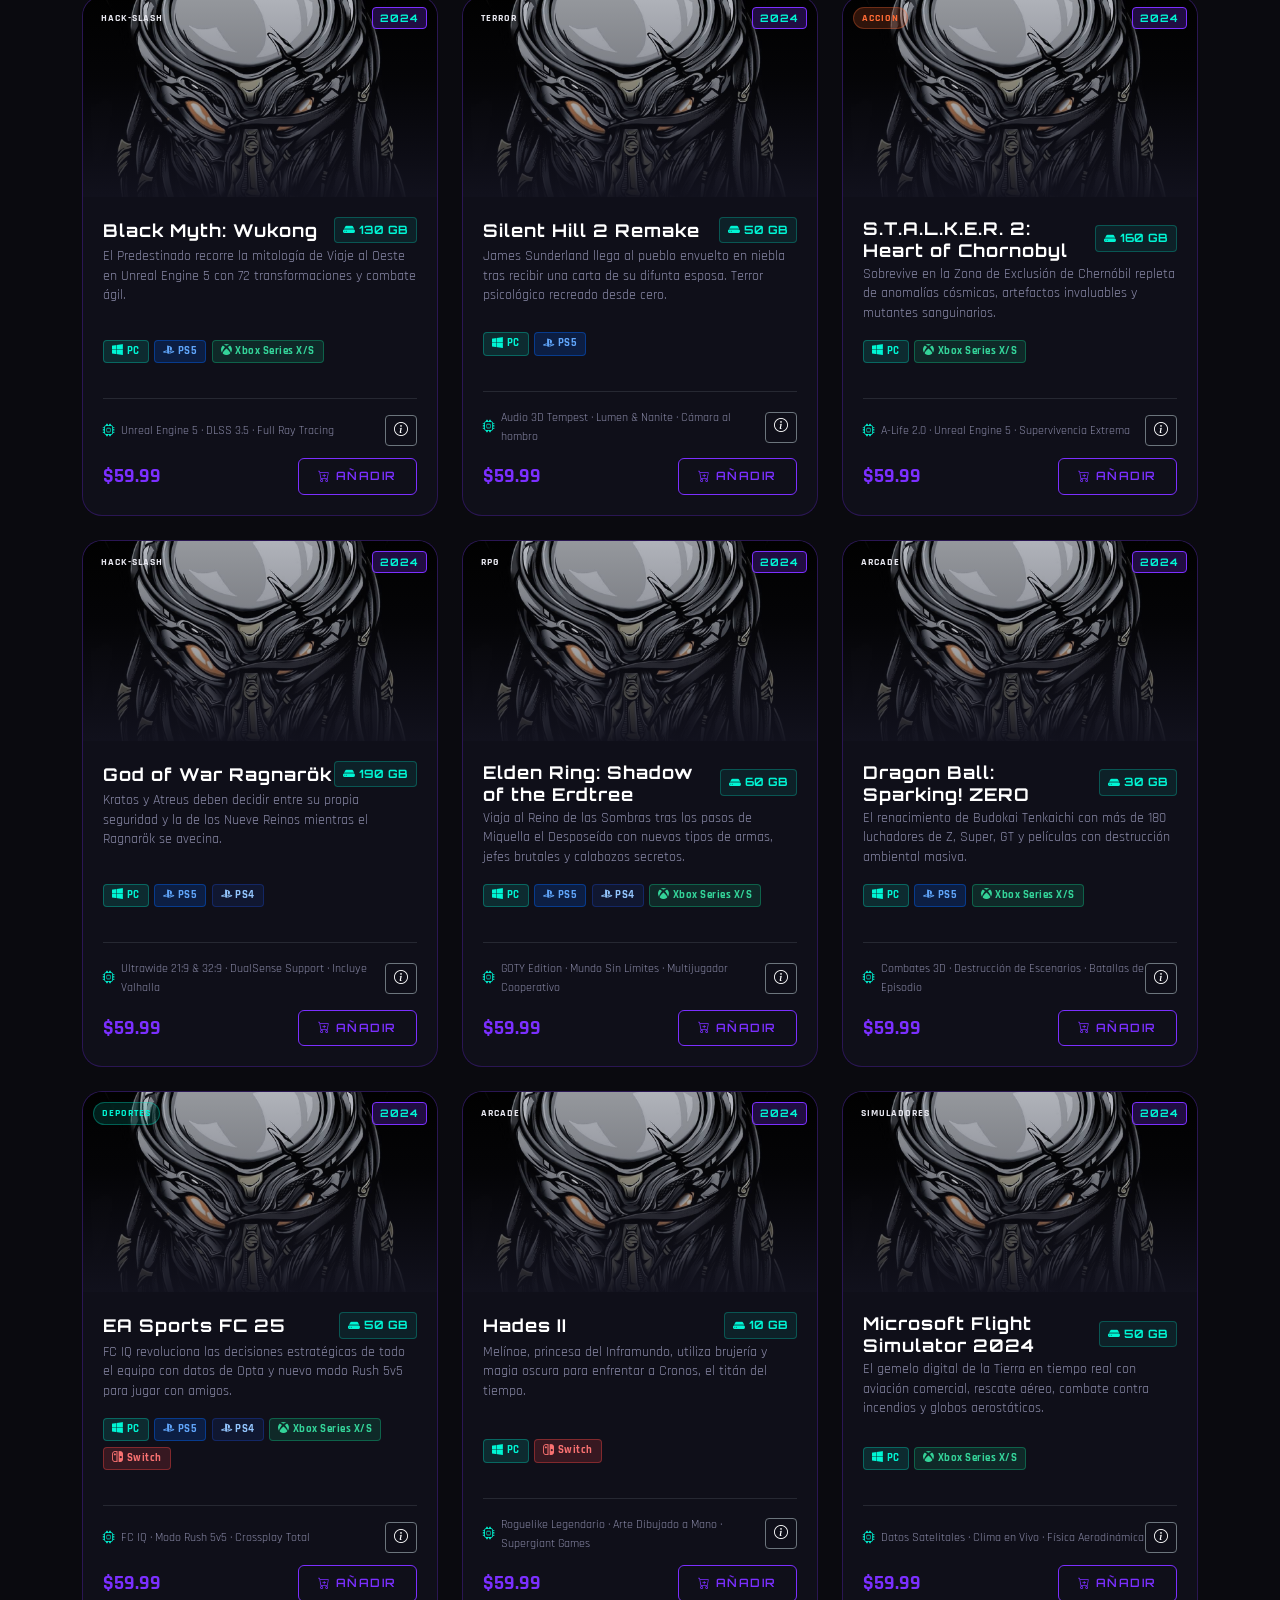
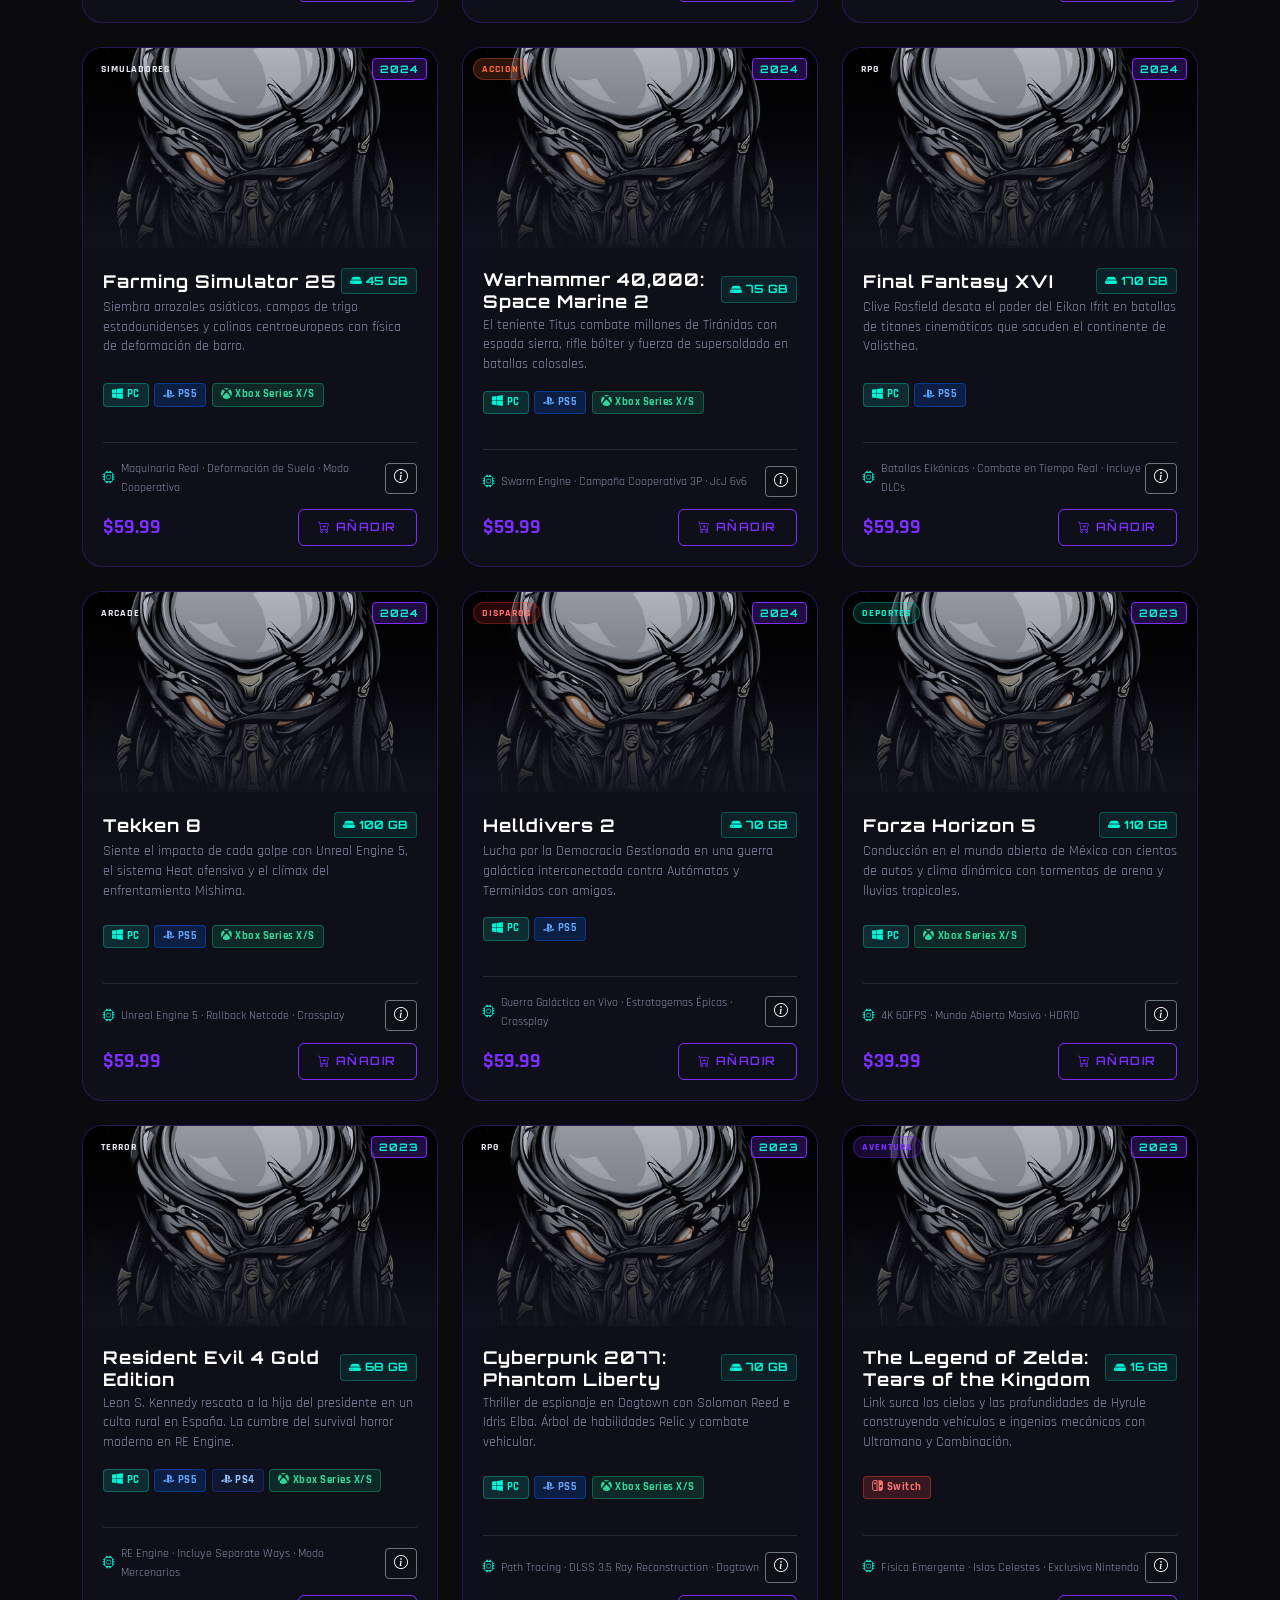
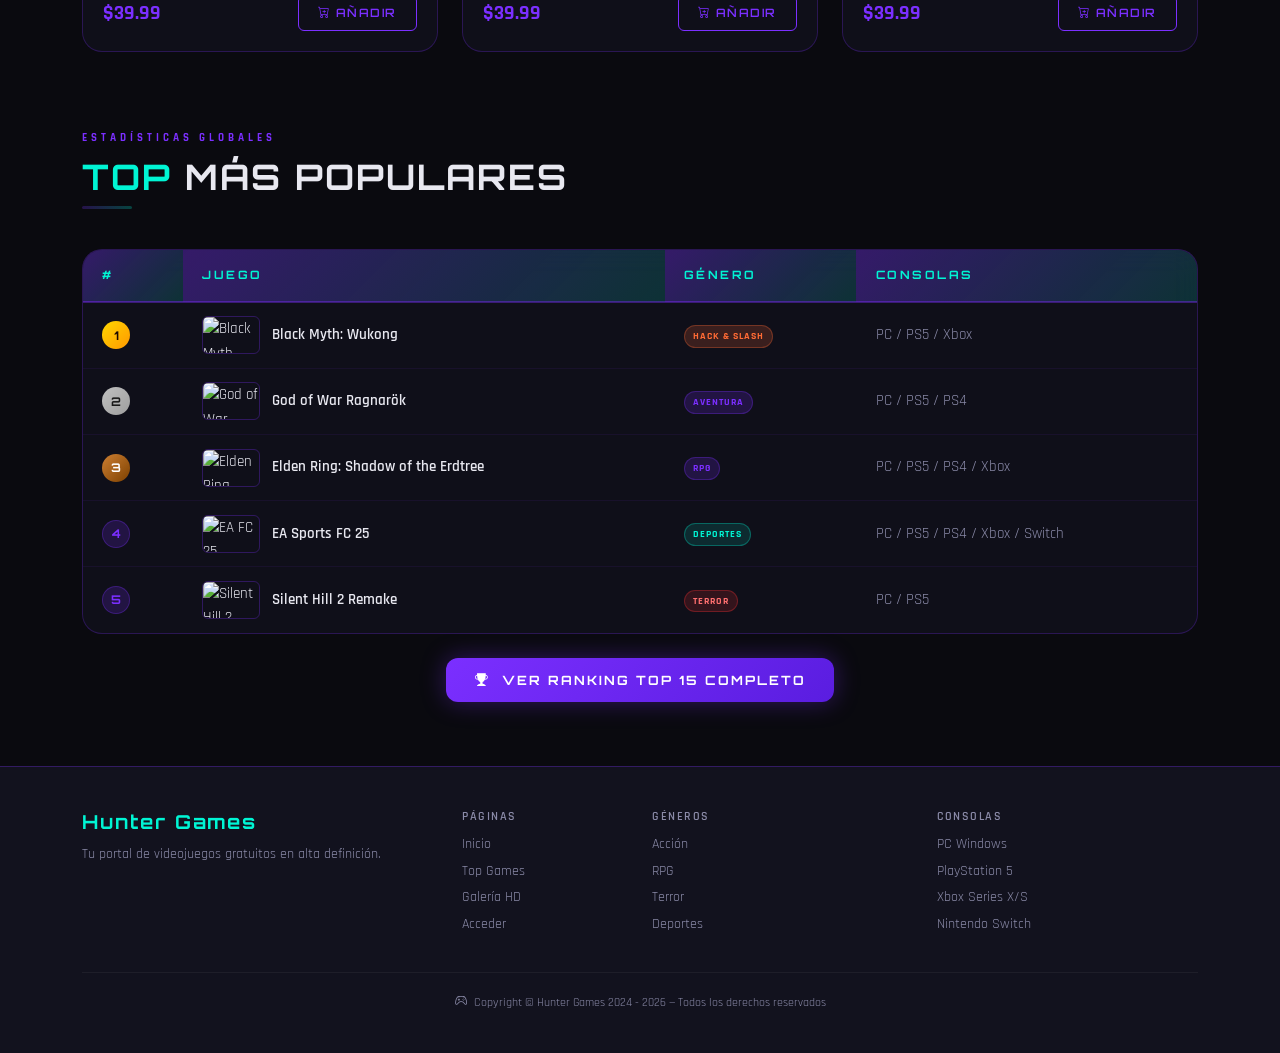
==== commit faaeab8b: "feat: Integracion de carrito, API CheapShark, Fix Modal y Optimizacion POO Detalles: - Se restructur" ====
--- a/index.html
+++ b/index.html
@@ -1,314 +1,712 @@
-<!DOCTYPE html>
-<html>
-
-<head>
-    <meta charset="utf-8">
-    <title>HUNTER GAMES</title>
-    <link href="https://cdn.jsdelivr.net/npm/bootstrap@5.0.2/dist/css/bootstrap.min.css" rel="stylesheet">
-    <link rel="stylesheet" type="text/css" href="css/main.css">
-    <link rel=" icon" href="img/predator.ico" />
-</head>
-<body>
-    <nav class="navbar navbar-expand-lg navbar-dark bg-dark fixed-top">
-        <div class="container-fluid">
-            <nav class="">
-                <div class="container text-center">
-                    <div class="row d-flex justify-content-center">
-                        <a class="navbar-brand" href="#">
-                            <img src="img/predator.jpg" alt="" width="50" height="30">
-                        </a>
-                    </div>
-            </nav>
-
-            <a class="navbar-brand" href="#"> Hunter Games </a>
-            <button class="navbar-toggler" type="button" data-bs-toggle="collapse" data-bs-target="#navbarSupportedContent" aria-controls="navbarSupportedContent" aria-expanded="false" aria-label="Toggle navigation">
-				<span class="navbar-toggler-icon"></span>
-			</button>
-            <div class="collapse navbar-collapse" id="navbarSupportedContent">
-                <ul class="navbar-nav me-auto mb-2 mb-lg-0">
-                    <li class="nav-item">
-                        <a class="nav-link active" aria-current="page" href="#">Home</a>
-                    </li>
-                    
-                    <li class="nav-item dropdown">
-                        <a class="nav-link dropdown-toggle" href="#" id="navbarDropdown" role="button" data-bs-toggle="dropdown" aria-expanded="false">
-							Genders</a>
-
-                        <ul class="dropdown-menu" aria-labelledby="navbarDropdown">
-                            <li><a class="dropdown-item" href="#">Accion</a></li>
-                            <li><a class="dropdown-item" href="#">Aventura</a></li>
-                            <li><a class="dropdown-item" href="#">Arcade</a></li>
-                            <li><a class="dropdown-item" href="#">Deportes</a></li>
-                            <li><a class="dropdown-item" href="#">Hack and Slash</a></li>
-                            <li><a class="dropdown-item" href="#">Terror</a></li>
-                            <li><a class="dropdown-item" href="#">Simuladores</a></li>
-                            <li><a class="dropdown-item" href="#">Rpg</a></li>
-                            <li>
-                                <hr class="dropdown-divider">
-                            </li>
-                        </ul>
-                    </li>
-
-
-                    <li class="nav-item">
-                        <a class="nav-link active" aria-current="page" href="login.html">Acceder</a>
-                        <li class="nav-item"><a class="nav-link" href="Galeria.html">Galería de Imágenes</a></li>
-                        <li class="nav-item"><a class="nav-link" href="lista.html">Lista De Juegos</a></li>
-                    </li>
-
-                    <button onclick="cambiarColor()">Cambiar Color</button>
-                    <script>
-                        function cambiarColor() {
-                            var cuerpo = document.body;
-                            var colorActual = window.getComputedStyle(cuerpo, null).getPropertyValue('background-color');
-                            
-
-                            // Verificar el color actual y cambiar a blanco o negro
-                            if (colorActual === 'rgb(255, 255, 255)') {
-                                cuerpo.style.backgroundColor = 'black';
-                            } else {
-                                cuerpo.style.backgroundColor = 'white';
-                            }
-                        }
-                    </script>
-
-                </ul>
-                <form class="d-flex">
-                    <input class="form-control me-2" type="search" placeholder="Search" aria-label="Search">
-                    <button class="btn btn-outline-success" type="submit">Search</button>
-                </form>
-            </div>
-            </div>
-    </nav>
-    <div id="carouselExampleIndicators" class="carousel slide" data-bs-ride="carousel">
-        <div class="carousel-indicators">
-            <button type="button" data-bs-target="#carouselExampleIndicators" data-bs-slide-to="0" class="active" aria-current="true" aria-label="Slide 1"></button>
-            <button type="button" data-bs-target="#carouselExampleIndicators" data-bs-slide-to="1" aria-label="Slide 2"></button>
-            <button type="button" data-bs-target="#carouselExampleIndicators" data-bs-slide-to="2" aria-label="Slide 3"></button>
-            <button type="button" data-bs-target="#carouselExampleIndicators" data-bs-slide-to="3" aria-label="Slide 4"></button>
-        </div>
-
-
-        <div class="carousel-inner">
-
-            <div class="carousel-item">
-                <img src="img/valkiria.png" class="d-block w-100" alt="...">
-            </div>
-            <div class="carousel-item active">
-                <img src="img/dragon.jpg" class="d-block w-100" alt="...">
-            </div>
-            <div class="carousel-item">
-                <img src="img/fifa.jpg" class="d-block w-100" alt="...">
-            </div>
-
-            <div class="carousel-item">
-                <img src="img/gta.jpg" class="d-block w-100" alt="...">
-            </div>
-
-        </div>
-        <button class="carousel-control-prev" type="button" data-bs-target="#carouselExampleIndicators" data-bs-slide="prev">
-			<span class="carousel-control-prev-icon" aria-hidden="true"></span>
-			<span class="visually-hidden">Previous</span>
-		</button>
-        <button class="carousel-control-next" type="button" data-bs-target="#carouselExampleIndicators" data-bs-slide="next">
-			<span class="carousel-control-next-icon" aria-hidden="true"></span>
-			<span class="visually-hidden">Next</span>
-		</button>
-    </div>
-    <nav aria-label="breadcrumb">
-        <ol class="breadcrumb">
-            <li class="breadcrumb-item"><a href="#">All Games</a></li>
-            <li class="breadcrumb-item"><a href="#">Download</a></li>
-            <li class="breadcrumb-item active" aria-current="page">Download games for PC absolutely free, all uploaded to mega, uploaded, googledrive and torrent</li>
-        </ol>
-
-    </nav>
-
-    <div class="container text-align">
-        <div class="row d-flex justify-content">
-
-            <div class="card" style="background-color: #6c6a6a;">
-                <div class="w-25 p-7">
-                    <img src="img/windows.png" class="card-img-top" alt="center">
-                    <div class="card-body">
-                        <h5 class="card-title">Microsoft Windows </h5>
-                        <p class="card-text">Video Juegos para Windows/Linux/Mac</p>
-                        <a href="#" class="btn btn-primary">Games For Windows</a>
-                    </div>
-                </div>
-            </div>
-
-            <div class="card" style="background-color: #6c6a6a;">
-                <div class="w-25 p-7">
-                    <img src="img/ps4.png" class="card-img-top" alt="center">
-                    <div class="card-body">
-                        <h5 class="card-title">Play Station</h5>
-                        <p class="card-text">Video Juegos para ps4/ps3 </p>
-                        <a href="#" class="btn btn-primary">Games For Play Station</a>
-                    </div>
-                </div>
-            </div>
-
-
-
-            <div class="card" style="background-color: #6c6a6a;">
-                <div class="w-25 p-7">
-                    <img src="img/xbox.jpeg" class="card-img-top" alt="center">
-                    <div class="card-body">
-                        <h5 class="card-title">Xbox</h5>
-                        <p class="card-text">Videos Juegos para Xbox one/360 </p>
-                        <a href="#" class="btn btn-primary">Games for Xbox</a>
-                    </div>
-                </div>
-            </div>
-        </div>
-    </div>
-
-    <div class="container text-center">
-        <div class="row d-flex justify-content-center">
-            <!-- Content here -->
-            <h9>
-                <table class="table table-dark table-sm">
-                    <tr class="table-primary">
-                        <th>Populares</th>
-                        <th>Nombre</th>
-                        <th>Genero</th>
-                    </tr>
-                    <tr>
-                        <!--img src="img/pes.jpg" class="d-block w-100" alt="..."-->
-                        <td>1
-                            <nav class="navbar navbar-expand-lg navbar-dark bg-dark">
-                                <div class="container-fluid">
-                                    <nav class="">
-                                        <div class="container">
-                                            <a class="navbar-brand" href="#">
-                                                <img src="img/bear.gif" alt="" width="400" height="150" style="background-color: #021d26;">
-                                            </a>
-                                        </div>
-                                    </nav>
-                        </td>
-
-                        <th>Pro evolution soccer 2023 </th>
-                        <td>Deportes</td>
-                    </tr>
-                    <tr>
-                        <td>2
-                            <nav class="navbar navbar-expand-lg navbar-dark bg-dark">
-                                <div class="container-fluid">
-                                    <nav class="">
-                                        <div class="container">
-                                            <a class="navbar-brand" href="#">
-                                                <img src="img/mortal kombat.jpg" alt="" width="400" height="150" style="background-color: #7b8383;">
-                                            </a>
-                                        </div>
-                                    </nav>
-                        </td>
-                        <th>Mortal kombat 11 </th>
-                        <td>Accion</td>
-                    </tr>
-                    <tr>
-                        <td>3
-                            <nav class="navbar navbar-expand-lg navbar-dark bg-dark">
-                                <div class="container-fluid">
-                                    <nav class="">
-                                        <div class="container">
-                                            <a class="navbar-brand" href="#">
-                                                <img src="img/farcry.png" alt="" width="400" height="150">
-                                            </a>
-                                        </div>
-                                    </nav>
-                        </td>
-                        <th>Far cry 3</th>
-                        <td>Accion</td>
-                    </tr>
-
-                    <tr>
-                        <td>4
-                            <nav class="navbar navbar-expand-lg navbar-dark bg-dark">
-                                <div class="container-fluid">
-                                    <nav class="">
-                                        <div class="container">
-                                            <a class="navbar-brand" href="#">
-                                                <img src="img/godofwar.jpg" alt="" width="400" height="150">
-                                            </a>
-                                        </div>
-                                    </nav>
-                        </td>
-                        <th>God of war 4</th>
-                        <td>Accion / Aventura</td>
-                    </tr>
-
-                    <td>5
-                        <nav class="navbar navbar-expand-lg navbar-dark bg-dark">
-                            <div class="container-fluid">
-                                <nav class="">
-                                    <div class="container">
-                                        <a class="navbar-brand" href="#">
-                                            <img src="img/halo.jpg" alt="" width="400" height="150">
-                                        </a>
-                                    </div>
-                                </nav>
-                    </td>
-                    <th>Halo</th>
-                    <td>Accion / Disparos</td>
-                    </tr>
-                    <td>6
-                        <nav class="navbar navbar-expand-lg navbar-dark bg-dark">
-                            <div class="container-fluid">
-                                <nav class="">
-                                    <div class="container">
-                                        <a class="navbar-brand" href="#">
-                                            <img src="img/Castlevania.jpg" alt="" width="400" height="150">
-                                        </a>
-                                    </div>
-                                </nav>
-                    </td>
-                    <th>Castlevania 2</th>
-                    <td>Accion / Aventura</td>
-                    </tr>
-                    </div>
-                </table>
-
-                <a href="#" class="btn btn-primary">Top 100 GAMES</a>
-
-                <nav aria-label="Page navigation example">
-                    <ul class="pagination">
-                        <li class="page-item">
-                            <a class="page-link" href="#" aria-label="Previous">
-                                <span aria-hidden="true">&laquo;</span>
-                            </a>
-                        </li>
-                        <li class="page-item"><a class="page-link" href="#">1</a></li>
-                        <li class="page-item"><a class="page-link" href="#">2</a></li>
-                        <li class="page-item"><a class="page-link" href="#">3</a></li>
-                        <li class="page-item"><a class="page-link" href="#">...</a></li>
-                        <li class="page-item"><a class="page-link" href="#">Ultimo</a></li>
-                        <li class="page-item">
-                            <a class="page-link" href="#" aria-label="Next">
-                                <span aria-hidden="true">&raquo;</span>
-                            </a>
-                        </li>
-                    </ul>
-                </nav>
-
-                </div>
-                <button id="subirBtn" onclick="scrollToTop()">Subir Arriba</button>
-                <script>
-                    function scrollToTop() {
-                        window.scrollTo({
-                            top: 0,
-                            behavior: 'smooth'
-                        });
-                    }
-                </script>
-
-                <footer class="py-5 bg-dark">
-                    <div class="container">
-
-                        <p class="m-1 text-center text-white">Copyright © HUNTER GAMES 2024</p>
-                    </div>
-                    <!-- /.container -->
-                </footer>
-                <script src="https://cdn.jsdelivr.net/npm/bootstrap@5.0.2/dist/js/bootstrap.bundle.min.js"></script>
-</body>
+<!DOCTYPE html>
+<html lang="es">
+<head>
+  <meta charset="UTF-8">
+  <meta name="viewport" content="width=device-width, initial-scale=1.0">
+  <meta name="description" content="Hunter Games — Portal oficial de videojuegos AAA para PC, PlayStation 5, Xbox Series X/S y Nintendo Switch. Lanzamientos 2025 - 2026.">
+  <title>Hunter Games — Videojuegos AAA 2025 / 2026</title>
+
+  <!-- Favicon -->
+  <link rel="icon" href="img/predator.ico">
+
+  <!-- Bootstrap 5 CSS -->
+  <link href="https://cdn.jsdelivr.net/npm/bootstrap@5.3.3/dist/css/bootstrap.min.css" rel="stylesheet">
+  <!-- Bootstrap Icons -->
+  <link href="https://cdn.jsdelivr.net/npm/bootstrap-icons@1.11.3/font/bootstrap-icons.css" rel="stylesheet">
+  <!-- Custom Design System -->
+  <link rel="stylesheet" href="css/style.css">
+  <link rel="stylesheet" href="css/ecommerce.css">
+</head>
+<body>
+
+  <!-- ============================================
+       NAVBAR PRINCIPAL (100% Responsive & Limpio)
+       ============================================ -->
+  <nav class="navbar navbar-expand-lg fixed-top hg-navbar">
+    <div class="container">
+
+      <!-- Logo / Marca -->
+      <a class="navbar-brand" href="index.html">
+        <img src="img/predator.jpg" alt="Hunter Games logo" class="brand-logo">
+        Hunter <span style="color: var(--hg-primary);">Games</span>
+      </a>
+
+      <!-- Botón de Menú Móvil -->
+      <button class="navbar-toggler" type="button"
+              data-bs-toggle="collapse" data-bs-target="#navMenu"
+              aria-controls="navMenu" aria-expanded="false" aria-label="Abrir navegación">
+        <span class="navbar-toggler-icon"></span>
+      </button>
+
+      <!-- Enlaces de Navegación -->
+      <div class="collapse navbar-collapse" id="navMenu">
+        <ul class="navbar-nav me-auto mb-2 mb-lg-0">
+
+          <li class="nav-item">
+            <a class="nav-link active" aria-current="page" href="index.html">
+              <i class="bi bi-house-door me-1"></i>Inicio
+            </a>
+          </li>
+
+          <!-- Desplegable de Géneros Conectado al Repositorio -->
+          <li class="nav-item dropdown">
+            <a class="nav-link dropdown-toggle" href="#" id="genresDropdown"
+               role="button" data-bs-toggle="dropdown" aria-expanded="false">
+              <i class="bi bi-controller me-1"></i>Géneros
+            </a>
+            <ul class="dropdown-menu" aria-labelledby="genresDropdown">
+              <li><a class="dropdown-item genre-nav-link" href="#seccion-generos" data-genre="all">Todos los Géneros</a></li>
+              <li><hr class="dropdown-divider" style="border-color: var(--hg-border);"></li>
+              <li><a class="dropdown-item genre-nav-link" href="#seccion-generos" data-genre="accion">Acción</a></li>
+              <li><a class="dropdown-item genre-nav-link" href="#seccion-generos" data-genre="aventura">Aventura</a></li>
+              <li><a class="dropdown-item genre-nav-link" href="#seccion-generos" data-genre="rpg">RPG</a></li>
+              <li><a class="dropdown-item genre-nav-link" href="#seccion-generos" data-genre="hack-slash">Hack &amp; Slash</a></li>
+              <li><a class="dropdown-item genre-nav-link" href="#seccion-generos" data-genre="terror">Terror</a></li>
+              <li><a class="dropdown-item genre-nav-link" href="#seccion-generos" data-genre="deportes">Deportes &amp; Carreras</a></li>
+              <li><a class="dropdown-item genre-nav-link" href="#seccion-generos" data-genre="simuladores">Simuladores</a></li>
+              <li><a class="dropdown-item genre-nav-link" href="#seccion-generos" data-genre="arcade">Arcade &amp; Lucha</a></li>
+              <li><a class="dropdown-item genre-nav-link" href="#seccion-generos" data-genre="disparos">Shooters / Disparos</a></li>
+            </ul>
+          </li>
+
+          <li class="nav-item">
+            <a class="nav-link" href="Galeria.html">
+              <i class="bi bi-images me-1"></i>Galería HD
+            </a>
+          </li>
+
+          <li class="nav-item">
+            <a class="nav-link" href="lista.html">
+              <i class="bi bi-list-ol me-1"></i>Top Games
+            </a>
+          </li>
+
+          <li class="nav-item">
+            <a class="nav-link" href="login.html">
+              <i class="bi bi-person-circle me-1"></i>Acceder
+            </a>
+          </li>
+
+          <li class="nav-item ms-lg-2">
+            <a class="nav-link position-relative" href="#" id="navCartIcon">
+              <i class="bi bi-cart3" style="font-size: 1.2rem;"></i>
+              <!-- Badge is injected via ecommerce-core.js -->
+            </a>
+          </li>
+
+        </ul>
+
+        <!-- Buscador en Vivo -->
+        <form class="d-flex gap-2" role="search" onsubmit="return false;">
+          <input class="form-control search-input" type="search" id="liveSearchInput"
+                 placeholder="Buscar juego, consola o género…" aria-label="Buscar">
+          <button class="btn-search" type="button" id="liveSearchBtn">
+            <i class="bi bi-search"></i>
+          </button>
+        </form>
+
+      </div>
+    </div>
+  </nav>
+
+  <!-- ============================================
+       HERO CAROUSEL (Cinematográfico, Sin Colisiones)
+       ============================================ -->
+  <div class="page-content">
+    <section class="hero-section">
+
+      <div id="heroCarousel" class="carousel slide h-100" data-bs-ride="carousel" data-bs-interval="5500">
+
+        <!-- Indicadores -->
+        <div class="carousel-indicators">
+          <button type="button" data-bs-target="#heroCarousel" data-bs-slide-to="0" class="active" aria-label="Slide 1" aria-current="true"></button>
+          <button type="button" data-bs-target="#heroCarousel" data-bs-slide-to="1" aria-label="Slide 2"></button>
+          <button type="button" data-bs-target="#heroCarousel" data-bs-slide-to="2" aria-label="Slide 3"></button>
+          <button type="button" data-bs-target="#heroCarousel" data-bs-slide-to="3" aria-label="Slide 4"></button>
+          <button type="button" data-bs-target="#heroCarousel" data-bs-slide-to="4" aria-label="Slide 5"></button>
+        </div>
+
+        <!-- Slides con Artworks Ultra HD -->
+        <div class="carousel-inner h-100">
+
+          <!-- Slide 1: GTA VI -->
+          <div class="carousel-item active h-100">
+            <img src="https://images.alphacoders.com/134/1342618.jpeg" class="d-block" alt="Grand Theft Auto VI" onerror="this.src='img/predator.jpg'">
+            <div class="hero-gradient"></div>
+            <div class="hero-carousel-caption">
+              <span class="hero-badge badge-2026"><i class="bi bi-fire me-1"></i> LANZAMIENTO ESPERADO 2025 - 2026</span>
+              <h2 class="hero-title-main">Grand Theft Auto VI</h2>
+              <p class="hero-desc-text">
+                El regreso más esperado al estado de Leonida y Vice City con Lucia y Jason. Gráficos de última generación en el mundo abierto criminal más ambicioso.
+              </p>
+              <div class="d-flex flex-wrap align-items-center gap-3">
+                <a href="#seccion-generos" class="btn-hg-primary">
+                  <i class="bi bi-grid-3x3-gap-fill me-1"></i> Explorar Catálogo
+                </a>
+                <div class="d-flex gap-2">
+                  <span class="badge-platform badge-plat-ps5"><i class="bi bi-playstation"></i> PS5</span>
+                  <span class="badge-platform badge-plat-xbox"><i class="bi bi-xbox"></i> Xbox Series X/S</span>
+                  <span class="badge-platform badge-plat-pc"><i class="bi bi-windows"></i> PC</span>
+                </div>
+              </div>
+            </div>
+          </div>
+
+          <!-- Slide 2: Monster Hunter Wilds -->
+          <div class="carousel-item h-100">
+            <img src="https://shared.fastly.steamstatic.com/store_item_assets/steam/apps/2246340/library_hero.jpg" class="d-block" alt="Monster Hunter Wilds" onerror="this.src='img/predator.jpg'">
+            <div class="hero-gradient"></div>
+            <div class="hero-carousel-caption">
+              <span class="hero-badge badge-2025"><i class="bi bi-stars me-1"></i> ESTRENO 2025</span>
+              <h2 class="hero-title-main">Monster Hunter Wilds</h2>
+              <p class="hero-desc-text">
+                Ecosistemas dinámicos de vida salvaje y cacerías extremas con montura Seikret y crossplay completo entre plataformas.
+              </p>
+              <div class="d-flex flex-wrap align-items-center gap-3">
+                <a href="#seccion-generos" class="btn-hg-primary">
+                  <i class="bi bi-controller me-1"></i> Ver en Catálogo
+                </a>
+                <div class="d-flex gap-2">
+                  <span class="badge-platform badge-plat-pc"><i class="bi bi-windows"></i> PC</span>
+                  <span class="badge-platform badge-plat-ps5"><i class="bi bi-playstation"></i> PS5</span>
+                  <span class="badge-platform badge-plat-xbox"><i class="bi bi-xbox"></i> Xbox</span>
+                </div>
+              </div>
+            </div>
+          </div>
+
+          <!-- Slide 3: DOOM: The Dark Ages -->
+          <div class="carousel-item h-100">
+            <img src="https://shared.fastly.steamstatic.com/store_item_assets/steam/apps/2877010/library_hero.jpg" class="d-block" alt="DOOM The Dark Ages" onerror="this.src='img/predator.jpg'">
+            <div class="hero-gradient"></div>
+            <div class="hero-carousel-caption">
+              <span class="hero-badge badge-2025"><i class="bi bi-lightning-charge me-1"></i> ACCIÓN PURA 2025</span>
+              <h2 class="hero-title-main">DOOM: The Dark Ages</h2>
+              <p class="hero-desc-text">
+                La precuela medieval del Slayer con combate demoníaco implacable, escudo sierra mecánico y dragones cibernéticos.
+              </p>
+              <div class="d-flex flex-wrap align-items-center gap-3">
+                <a href="#seccion-generos" class="btn-hg-primary">
+                  <i class="bi bi-shield-shaded me-1"></i> Ver Ficha
+                </a>
+                <div class="d-flex gap-2">
+                  <span class="badge-platform badge-plat-pc"><i class="bi bi-windows"></i> PC</span>
+                  <span class="badge-platform badge-plat-ps5"><i class="bi bi-playstation"></i> PS5</span>
+                  <span class="badge-platform badge-plat-xbox"><i class="bi bi-xbox"></i> Xbox</span>
+                </div>
+              </div>
+            </div>
+          </div>
+
+          <!-- Slide 4: Black Myth: Wukong -->
+          <div class="carousel-item h-100">
+            <img src="https://shared.fastly.steamstatic.com/store_item_assets/steam/apps/2358720/library_hero.jpg" class="d-block" alt="Black Myth: Wukong" onerror="this.src='img/predator.jpg'">
+            <div class="hero-gradient"></div>
+            <div class="hero-carousel-caption">
+              <span class="hero-badge badge-2024"><i class="bi bi-trophy-fill me-1"></i> ÉXITO MUNDIAL 2024 - 2025</span>
+              <h2 class="hero-title-main">Black Myth: Wukong</h2>
+              <p class="hero-desc-text">
+                El Rey Mono en Unreal Engine 5 con combate de artes marciales vertiginoso y mitología oriental profunda.
+              </p>
+              <div class="d-flex flex-wrap align-items-center gap-3">
+                <a href="#seccion-generos" class="btn-hg-primary">
+                  <i class="bi bi-controller me-1"></i> Ver Detalles
+                </a>
+                <div class="d-flex gap-2">
+                  <span class="badge-platform badge-plat-pc"><i class="bi bi-windows"></i> PC</span>
+                  <span class="badge-platform badge-plat-ps5"><i class="bi bi-playstation"></i> PS5</span>
+                  <span class="badge-platform badge-plat-xbox"><i class="bi bi-xbox"></i> Xbox</span>
+                </div>
+              </div>
+            </div>
+          </div>
+
+          <!-- Slide 5: Clair Obscur: Expedition 33 -->
+          <div class="carousel-item h-100">
+            <img src="https://shared.fastly.steamstatic.com/store_item_assets/steam/apps/1903340/library_hero.jpg" class="d-block" alt="Clair Obscur Expedition 33" onerror="this.src='img/predator.jpg'">
+            <div class="hero-gradient"></div>
+            <div class="hero-carousel-caption">
+              <span class="hero-badge badge-2025"><i class="bi bi-magic me-1"></i> NUEVA GENERACIÓN RPG 2025</span>
+              <h2 class="hero-title-main">Clair Obscur: Exp. 33</h2>
+              <p class="hero-desc-text">
+                El RPG reactivo por turnos inspirado en la Belle Époque con gráficos cinemáticos y narrativa conmovedora.
+              </p>
+              <div class="d-flex flex-wrap align-items-center gap-3">
+                <a href="#seccion-generos" class="btn-hg-primary">
+                  <i class="bi bi-journal-bookmark me-1"></i> Ver en Catálogo
+                </a>
+                <div class="d-flex gap-2">
+                  <span class="badge-platform badge-plat-pc"><i class="bi bi-windows"></i> PC</span>
+                  <span class="badge-platform badge-plat-ps5"><i class="bi bi-playstation"></i> PS5</span>
+                  <span class="badge-platform badge-plat-xbox"><i class="bi bi-xbox"></i> Xbox</span>
+                </div>
+              </div>
+            </div>
+          </div>
+
+        </div>
+
+        <!-- Controles Prev / Next -->
+        <button class="carousel-control-prev" type="button" data-bs-target="#heroCarousel" data-bs-slide="prev">
+          <span class="carousel-control-prev-icon" aria-label="Anterior"></span>
+          <span class="visually-hidden">Anterior</span>
+        </button>
+        <button class="carousel-control-next" type="button" data-bs-target="#heroCarousel" data-bs-slide="next">
+          <span class="carousel-control-next-icon" aria-label="Siguiente"></span>
+          <span class="visually-hidden">Siguiente</span>
+        </button>
+
+      </div>
+
+    </section>
+
+    <!-- ============================================
+         MIGA DE PAN (Breadcrumb)
+         ============================================ -->
+    <div class="hg-breadcrumb">
+      <div class="container">
+        <nav aria-label="breadcrumb">
+          <ol class="breadcrumb">
+            <li class="breadcrumb-item"><a href="index.html">Hunter Games</a></li>
+            <li class="breadcrumb-item"><a href="#seccion-generos">Catálogo AAA</a></li>
+            <li class="breadcrumb-item active" aria-current="page">
+              Títulos 2024 - 2026 · PC · PS5 · PS4 · Xbox Series X/S · Switch
+            </li>
+          </ol>
+        </nav>
+      </div>
+    </div>
+
+    <!-- ============================================
+         PLATAFORMAS DESTACADAS
+         ============================================ -->
+    <section class="section pb-3">
+      <div class="container">
+
+        <div class="section-header">
+          <span class="section-label">Ecosistemas Disponibles</span>
+          <h2 class="section-title">Elige Tu <span class="highlight">Plataforma</span></h2>
+          <hr class="section-line">
+        </div>
+
+        <div class="row g-4">
+
+          <!-- PC -->
+          <div class="col-12 col-md-4">
+            <article class="platform-card" onclick="if(window.hunterCatalogController){ hunterCatalogController._activeCriteria.platform='pc'; hunterCatalogController.render(); document.getElementById('seccion-generos').scrollIntoView({behavior:'smooth'}); }" style="cursor:pointer;">
+              <div class="platform-card__img">
+                <img src="img/windows.png" alt="Juegos para Windows PC">
+              </div>
+              <div class="platform-card__body">
+                <span class="platform-badge badge-pc">
+                  <i class="bi bi-windows"></i> PC Windows &middot; Steam &middot; Epic
+                </span>
+                <h3 class="platform-card__title">Microsoft Windows / PC</h3>
+                <p class="platform-card__desc">
+                  Máximo rendimiento, mods, 4K nativo y tasas de refresco ilimitadas para los títulos de 2025 y 2026.
+                </p>
+                <span class="btn-neon mt-auto">
+                  <i class="bi bi-filter me-1"></i>Ver Juegos para PC
+                </span>
+              </div>
+            </article>
+          </div>
+
+          <!-- PlayStation -->
+          <div class="col-12 col-md-4">
+            <article class="platform-card" onclick="if(window.hunterCatalogController){ hunterCatalogController._activeCriteria.platform='ps5'; hunterCatalogController.render(); document.getElementById('seccion-generos').scrollIntoView({behavior:'smooth'}); }" style="cursor:pointer;">
+              <div class="platform-card__img">
+                <img src="img/ps4.png" alt="Juegos para PlayStation" style="object-fit: contain; background: #121226; padding: 1.2rem;">
+              </div>
+              <div class="platform-card__body">
+                <span class="platform-badge badge-ps">
+                  <i class="bi bi-playstation"></i> PlayStation 5 &middot; PS4 &middot; PS5 Pro
+                </span>
+                <h3 class="platform-card__title">PlayStation</h3>
+                <p class="platform-card__desc">
+                  Exclusivos épicos, retroalimentación háptica DualSense y audio 3D Tempest en los últimos lanzamientos.
+                </p>
+                <span class="btn-neon mt-auto">
+                  <i class="bi bi-filter me-1"></i>Ver Juegos para PlayStation
+                </span>
+              </div>
+            </article>
+          </div>
+
+          <!-- Xbox -->
+          <div class="col-12 col-md-4">
+            <article class="platform-card" onclick="if(window.hunterCatalogController){ hunterCatalogController._activeCriteria.platform='xbox'; hunterCatalogController.render(); document.getElementById('seccion-generos').scrollIntoView({behavior:'smooth'}); }" style="cursor:pointer;">
+              <div class="platform-card__img">
+                <img src="img/xbox.jpeg" alt="Juegos para Xbox">
+              </div>
+              <div class="platform-card__body">
+                <span class="platform-badge badge-xbox">
+                  <i class="bi bi-xbox"></i> Xbox Series X/S &middot; Game Pass
+                </span>
+                <h3 class="platform-card__title">Xbox</h3>
+                <p class="platform-card__desc">
+                  Quick Resume, compatibilidad total y estrenos día 1 en el ecosistema Xbox Series X/S y PC.
+                </p>
+                <span class="btn-neon mt-auto">
+                  <i class="bi bi-filter me-1"></i>Ver Juegos para Xbox
+                </span>
+              </div>
+            </article>
+          </div>
+
+        </div>
+      </div>
+    </section>
+
+    <!-- ============================================
+         REPOSITORIO / CATÁLOGO DINÁMICO (POO & RECURSIVO)
+         ============================================ -->
+    <section class="section" id="seccion-generos">
+      <div class="container">
+
+        <div class="section-header text-center">
+          <span class="section-label"><i class="bi bi-cpu-fill me-1"></i> REPOSITORIO INTELIGENTE</span>
+          <h2 class="section-title">Catálogo por <span class="highlight">Géneros, Años &amp; Peso</span></h2>
+          <p class="text-muted-hg mx-auto" style="max-width: 720px; font-size: 0.95rem;">
+            Filtra en tiempo real los mejores títulos AAA para PC, PS5, Xbox Series X/S y Switch mediante algoritmos recursivos y programación orientada a objetos.
+          </p>
+          <hr class="section-line mx-auto">
+        </div>
+
+        <!-- Caja de Filtros Múltiples -->
+        <div class="catalog-filters">
+
+          <!-- 1. Píldoras de Género -->
+          <div class="mb-3">
+            <span class="filter-group-label">
+              <i class="bi bi-tags-fill"></i> Género:
+            </span>
+            <div class="filter-pills-row" id="genrePillContainer">
+              <button class="pill-btn active" data-genre-filter="all"><i class="bi bi-asterisk"></i> Todos</button>
+              <button class="pill-btn" data-genre-filter="accion"><i class="bi bi-crosshair"></i> Acción</button>
+              <button class="pill-btn" data-genre-filter="aventura"><i class="bi bi-compass"></i> Aventura</button>
+              <button class="pill-btn" data-genre-filter="rpg"><i class="bi bi-shield-shaded"></i> RPG</button>
+              <button class="pill-btn" data-genre-filter="hack-slash"><i class="bi bi-lightning-charge"></i> Hack &amp; Slash</button>
+              <button class="pill-btn" data-genre-filter="terror"><i class="bi bi-radioactive"></i> Terror</button>
+              <button class="pill-btn" data-genre-filter="deportes"><i class="bi bi-trophy"></i> Deportes</button>
+              <button class="pill-btn" data-genre-filter="simuladores"><i class="bi bi-airplane"></i> Simuladores</button>
+              <button class="pill-btn" data-genre-filter="arcade"><i class="bi bi-controller"></i> Arcade &amp; Lucha</button>
+              <button class="pill-btn" data-genre-filter="disparos"><i class="bi bi-bullseye"></i> Shooters</button>
+            </div>
+          </div>
+
+          <!-- 2. Píldoras de Consola / Plataforma -->
+          <div class="mb-3">
+            <span class="filter-group-label">
+              <i class="bi bi-display"></i> Consola / Plataforma:
+            </span>
+            <div class="filter-pills-row" id="platformPillContainer">
+              <button class="pill-btn pill-btn-platform active" data-platform-filter="all"><i class="bi bi-globe"></i> Todas</button>
+              <button class="pill-btn pill-btn-platform" data-platform-filter="pc"><i class="bi bi-windows"></i> PC Windows</button>
+              <button class="pill-btn pill-btn-platform" data-platform-filter="ps5"><i class="bi bi-playstation"></i> PS5</button>
+              <button class="pill-btn pill-btn-platform" data-platform-filter="ps4"><i class="bi bi-playstation"></i> PS4</button>
+              <button class="pill-btn pill-btn-platform" data-platform-filter="xbox"><i class="bi bi-xbox"></i> Xbox Series X/S</button>
+              <button class="pill-btn pill-btn-platform" data-platform-filter="switch"><i class="bi bi-nintendo-switch"></i> Switch</button>
+            </div>
+          </div>
+
+          <!-- 3. Controles Desplegables Adicionales (Año, Peso, Orden) -->
+          <div class="row g-3 pt-2 border-top border-secondary border-opacity-25">
+
+            <!-- Filtro por Año -->
+            <div class="col-12 col-sm-6 col-md-4">
+              <label class="filter-group-label mb-1" for="yearFilterSelect">
+                <i class="bi bi-calendar-event"></i> Año de Estreno:
+              </label>
+              <select class="form-select filter-select-control w-100" id="yearFilterSelect" aria-label="Filtrar por año">
+                <option value="all">Todos los Años (2023 - 2026)</option>
+                <option value="2026">2026 (Próximos lanzamientos)</option>
+                <option value="2025">2025 (Novedades)</option>
+                <option value="2024">2024 (Hits actuales)</option>
+                <option value="2023">2023 (Clásicos modernos)</option>
+              </select>
+            </div>
+
+            <!-- Filtro por Peso / Almacenamiento -->
+            <div class="col-12 col-sm-6 col-md-4">
+              <label class="filter-group-label mb-1" for="sizeFilterSelect">
+                <i class="bi bi-hdd-network"></i> Peso / Espacio en Disco:
+              </label>
+              <select class="form-select filter-select-control w-100" id="sizeFilterSelect" aria-label="Filtrar por peso">
+                <option value="all">Todos los Tamaños</option>
+                <option value="under30">Ligero (&lt; 30 GB)</option>
+                <option value="30to70">Medio (30 GB - 70 GB)</option>
+                <option value="70to120">Pesado (70 GB - 120 GB)</option>
+                <option value="over120">Ultra Pesado (&gt; 120 GB)</option>
+              </select>
+            </div>
+
+            <!-- Ordenamiento -->
+            <div class="col-12 col-sm-12 col-md-4">
+              <label class="filter-group-label mb-1" for="sortFilterSelect">
+                <i class="bi bi-sort-down"></i> Ordenar Por:
+              </label>
+              <select class="form-select filter-select-control w-100" id="sortFilterSelect" aria-label="Ordenar juegos">
+                <option value="year-desc">Más Recientes Primero</option>
+                <option value="year-asc">Más Antiguos Primero</option>
+                <option value="size-desc">Mayor Peso (GB)</option>
+                <option value="size-asc">Menor Peso (GB)</option>
+                <option value="rating-desc">Mejor Calificados</option>
+                <option value="title-asc">Alfabético (A - Z)</option>
+              </select>
+            </div>
+
+          </div>
+
+        </div><!-- /catalog-filters -->
+
+        <!-- Barra de Estado de Filtros -->
+        <div class="d-flex justify-content-between align-items-center mb-4">
+          <span style="font-size:0.9rem; color:var(--hg-text-muted);">
+            Resultados: <strong id="filterCounter" class="text-secondary-hg">Cargando catálogo…</strong>
+          </span>
+          <button class="btn-neon" id="resetFiltersBtn" style="padding: 0.35rem 0.9rem; font-size: 0.8rem;">
+            <i class="bi bi-arrow-clockwise me-1"></i>Reiniciar Filtros
+          </button>
+        </div>
+
+        <!-- Grid Dinámico Renderizado por POO / JavaScript -->
+        <div class="row g-4" id="gamesShowcaseGrid">
+          <!-- Las tarjetas de juegos se insertan dinámicamente mediante js/games-repository.js -->
+        </div>
+
+        <!-- Mensaje de Sin Resultados -->
+        <div id="noResultsMsg" class="text-center py-5 d-none">
+          <i class="bi bi-search" style="font-size: 3rem; color: var(--hg-primary);"></i>
+          <h4 class="mt-3" style="font-family: var(--font-heading); color: #fff;">No se encontraron juegos con estos filtros</h4>
+          <p class="text-muted-hg">Prueba cambiando el género, la consola, o el rango de peso en disco.</p>
+        </div>
+
+      </div>
+    </section>
+
+    <!-- ============================================
+         RANKING TOP HISTÓRICO
+         ============================================ -->
+    <section class="section pt-2">
+      <div class="container">
+
+        <div class="section-header">
+          <span class="section-label">Estadísticas Globales</span>
+          <h2 class="section-title"><span class="highlight">Top</span> Más Populares</h2>
+          <hr class="section-line">
+        </div>
+
+        <div class="hg-table-wrapper">
+          <table class="hg-table" aria-label="Juegos populares">
+            <thead>
+              <tr>
+                <th scope="col">#</th>
+                <th scope="col">Juego</th>
+                <th scope="col">Género</th>
+                <th scope="col">Consolas</th>
+              </tr>
+            </thead>
+            <tbody>
+              <tr>
+                <td><span class="rank-badge rank-1">1</span></td>
+                <td>
+                  <div class="game-info">
+                    <img src="https://shared.fastly.steamstatic.com/store_item_assets/steam/apps/2358720/header.jpg" alt="Black Myth Wukong" class="game-thumbnail">
+                    <span class="game-name">Black Myth: Wukong</span>
+                  </div>
+                </td>
+                <td><span class="genre-tag tag-accion">Hack &amp; Slash</span></td>
+                <td class="text-muted-hg">PC / PS5 / Xbox</td>
+              </tr>
+              <tr>
+                <td><span class="rank-badge rank-2">2</span></td>
+                <td>
+                  <div class="game-info">
+                    <img src="https://shared.fastly.steamstatic.com/store_item_assets/steam/apps/2322010/header.jpg" alt="God of War Ragnarok" class="game-thumbnail">
+                    <span class="game-name">God of War Ragnarök</span>
+                  </div>
+                </td>
+                <td><span class="genre-tag tag-aventura">Aventura</span></td>
+                <td class="text-muted-hg">PC / PS5 / PS4</td>
+              </tr>
+              <tr>
+                <td><span class="rank-badge rank-3">3</span></td>
+                <td>
+                  <div class="game-info">
+                    <img src="https://shared.fastly.steamstatic.com/store_item_assets/steam/apps/1245620/header.jpg" alt="Elden Ring" class="game-thumbnail">
+                    <span class="game-name">Elden Ring: Shadow of the Erdtree</span>
+                  </div>
+                </td>
+                <td><span class="genre-tag tag-aventura">RPG</span></td>
+                <td class="text-muted-hg">PC / PS5 / PS4 / Xbox</td>
+              </tr>
+              <tr>
+                <td><span class="rank-badge rank-other">4</span></td>
+                <td>
+                  <div class="game-info">
+                    <img src="https://shared.fastly.steamstatic.com/store_item_assets/steam/apps/2669320/header.jpg" alt="EA FC 25" class="game-thumbnail">
+                    <span class="game-name">EA Sports FC 25</span>
+                  </div>
+                </td>
+                <td><span class="genre-tag tag-deportes">Deportes</span></td>
+                <td class="text-muted-hg">PC / PS5 / PS4 / Xbox / Switch</td>
+              </tr>
+              <tr>
+                <td><span class="rank-badge rank-other">5</span></td>
+                <td>
+                  <div class="game-info">
+                    <img src="https://shared.fastly.steamstatic.com/store_item_assets/steam/apps/2124490/header.jpg" alt="Silent Hill 2" class="game-thumbnail">
+                    <span class="game-name">Silent Hill 2 Remake</span>
+                  </div>
+                </td>
+                <td><span class="genre-tag tag-disparos">Terror</span></td>
+                <td class="text-muted-hg">PC / PS5</td>
+              </tr>
+            </tbody>
+          </table>
+        </div>
+
+        <div class="text-center mt-4">
+          <a href="lista.html" class="btn-hg-primary">
+            <i class="bi bi-trophy-fill me-1"></i> Ver Ranking Top 15 Completo
+          </a>
+        </div>
+
+      </div>
+    </section>
+
+    <!-- ============================================
+         MODAL DE DETALLES DEL JUEGO
+         ============================================ -->
+    <div class="modal fade hg-modal" id="gameDetailModal" tabindex="-1" aria-labelledby="gameModalTitle" aria-hidden="true">
+      <div class="modal-dialog modal-dialog-centered modal-lg">
+        <div class="modal-content">
+          <div class="modal-header">
+            <h5 class="modal-title" id="gameModalTitle">Detalles del Videojuego</h5>
+            <button type="button" class="btn-close" data-bs-dismiss="modal" aria-label="Cerrar"></button>
+          </div>
+          <div class="modal-body p-0">
+            <img id="gameModalImg" src="" alt="Ficha del juego" style="width: 100%; max-height: 380px; object-fit: cover;" onerror="this.onerror=null; this.src='img/predator.jpg';">
+            <div class="p-4">
+              <div class="d-flex flex-wrap justify-content-between align-items-center gap-2 mb-3">
+                <span id="gameModalYear" class="badge-year badge-2025"></span>
+                <span id="gameModalSize" class="badge-size"></span>
+              </div>
+              <p id="gameModalDesc" class="text-muted-hg" style="font-size: 0.95rem; line-height: 1.6;"></p>
+              <div class="mb-3">
+                <label class="filter-group-label mb-1"><i class="bi bi-display"></i> Consolas Compatibles:</label>
+                <div id="gameModalPlatforms" class="d-flex flex-wrap gap-2"></div>
+              </div>
+              <div>
+                <label class="filter-group-label mb-1"><i class="bi bi-stars"></i> Tecnologías &amp; Características:</label>
+                <div id="gameModalFeatures" class="d-flex flex-wrap gap-1"></div>
+              </div>
+            </div>
+          </div>
+          <div class="modal-footer" style="border-top: 1px solid var(--hg-border);">
+            <button type="button" class="btn-hg-outline" data-bs-dismiss="modal">Cerrar</button>
+            <a href="lista.html" class="btn-hg-primary"><i class="bi bi-download me-1"></i>Descargar Ficha</a>
+          </div>
+        </div>
+      </div>
+    </div>
+
+    <!-- ============================================
+         FOOTER
+         ============================================ -->
+    <footer class="hg-footer">
+      <div class="container">
+        <div class="row g-4">
+          <div class="col-12 col-md-4">
+            <a href="index.html" class="footer-brand d-block mb-1">Hunter Games</a>
+            <p class="footer-tagline">Tu portal de videojuegos gratuitos en alta definición.</p>
+          </div>
+          <div class="col-6 col-md-2">
+            <p class="field-label mb-2">Páginas</p>
+            <nav class="footer-nav">
+              <a href="index.html">Inicio</a>
+              <a href="lista.html">Top Games</a>
+              <a href="Galeria.html">Galería HD</a>
+              <a href="login.html">Acceder</a>
+            </nav>
+          </div>
+          <div class="col-6 col-md-3">
+            <p class="field-label mb-2">Géneros</p>
+            <nav class="footer-nav">
+              <a href="#seccion-generos" onclick="if(window.hunterCatalogController){ hunterCatalogController.setGenreFromNavbar('accion'); }">Acción</a>
+              <a href="#seccion-generos" onclick="if(window.hunterCatalogController){ hunterCatalogController.setGenreFromNavbar('rpg'); }">RPG</a>
+              <a href="#seccion-generos" onclick="if(window.hunterCatalogController){ hunterCatalogController.setGenreFromNavbar('terror'); }">Terror</a>
+              <a href="#seccion-generos" onclick="if(window.hunterCatalogController){ hunterCatalogController.setGenreFromNavbar('deportes'); }">Deportes</a>
+            </nav>
+          </div>
+          <div class="col-6 col-md-3">
+            <p class="field-label mb-2">Consolas</p>
+            <nav class="footer-nav">
+              <a href="#seccion-generos" onclick="if(window.hunterCatalogController){ hunterCatalogController._activeCriteria.platform='pc'; hunterCatalogController.render(); document.getElementById('seccion-generos').scrollIntoView({behavior:'smooth'}); }">PC Windows</a>
+              <a href="#seccion-generos" onclick="if(window.hunterCatalogController){ hunterCatalogController._activeCriteria.platform='ps5'; hunterCatalogController.render(); document.getElementById('seccion-generos').scrollIntoView({behavior:'smooth'}); }">PlayStation 5</a>
+              <a href="#seccion-generos" onclick="if(window.hunterCatalogController){ hunterCatalogController._activeCriteria.platform='xbox'; hunterCatalogController.render(); document.getElementById('seccion-generos').scrollIntoView({behavior:'smooth'}); }">Xbox Series X/S</a>
+              <a href="#seccion-generos" onclick="if(window.hunterCatalogController){ hunterCatalogController._activeCriteria.platform='switch'; hunterCatalogController.render(); document.getElementById('seccion-generos').scrollIntoView({behavior:'smooth'}); }">Nintendo Switch</a>
+            </nav>
+          </div>
+        </div>
+        <p class="footer-copy">
+          <i class="bi bi-controller me-1"></i>
+          Copyright &copy; Hunter Games 2024 - 2026 — Todos los derechos reservados
+        </p>
+      </div>
+    </footer>
+
+  </div><!-- /page-content -->
+
+  <!-- Botón Volver Arriba -->
+  <button id="backToTop" aria-label="Volver arriba" title="Volver arriba">
+    <i class="bi bi-arrow-up"></i>
+  </button>
+
+  <!-- Bootstrap 5 JS Bundle -->
+  <script src="https://cdn.jsdelivr.net/npm/bootstrap@5.3.3/dist/js/bootstrap.bundle.min.js"></script>
+
+  <!-- Módulos Core E-commerce y Repositorio -->
+  <script src="js/ecommerce-core.js"></script>
+  <script src="js/games-repository.js"></script>
+
+  <!-- Inicialización específica de página -->
+  <script>
+    document.addEventListener('DOMContentLoaded', () => {
+      // Enlazar el ícono del nav con el carrito una vez inyectado
+      if (window.ecommerceApp && window.ecommerceApp.cartUI) {
+        window.ecommerceApp.cartUI.bindCartIcon('navCartIcon');
+      }
+    });
+  </script>
+
+  <!-- Efectos de Navegación y Scroll -->
+  <script>
+    // Botón Volver Arriba
+    const backToTopBtn = document.getElementById('backToTop');
+    window.addEventListener('scroll', () => {
+      if (window.scrollY > 300) {
+        backToTopBtn.classList.add('visible');
+      } else {
+        backToTopBtn.classList.remove('visible');
+      }
+    }, { passive: true });
+
+    backToTopBtn.addEventListener('click', () => {
+      window.scrollTo({ top: 0, behavior: 'smooth' });
+    });
+
+    // Efecto de fondo Navbar con scroll
+    const navbar = document.querySelector('.hg-navbar');
+    window.addEventListener('scroll', () => {
+      if (window.scrollY > 50) {
+        navbar.style.background = 'rgba(10,10,15,0.98)';
+      } else {
+        navbar.style.background = 'var(--hg-bg-nav)';
+      }
+    }, { passive: true });
+  </script>
+
+</body>
 </html>
--- a/css/style.css
+++ b/css/style.css
@@ -0,0 +1,1412 @@
+/* ================================================
+   HUNTER GAMES — Design System
+   Tema: Gaming / Sci-Fi / Neon
+   ================================================ */
+
+/* Google Fonts */
+@import url('https://fonts.googleapis.com/css2?family=Orbitron:wght@400;600;700;900&family=Rajdhani:wght@300;400;500;600;700&display=swap');
+
+/* ================================================
+   CSS Custom Properties (Design Tokens)
+   ================================================ */
+:root {
+  /* Colors */
+  --hg-bg:           #0a0a0f;
+  --hg-bg-card:      #12121e;
+  --hg-bg-nav:       rgba(10, 10, 15, 0.92);
+  --hg-primary:      #7b2fff;
+  --hg-secondary:    #00f5d4;
+  --hg-accent:       #ff6b35;
+  --hg-text:         #e8e8f0;
+  --hg-text-muted:   #8a8aa8;
+  --hg-border:       rgba(123, 47, 255, 0.3);
+  --hg-glow:         rgba(123, 47, 255, 0.5);
+  --hg-glow-cyan:    rgba(0, 245, 212, 0.5);
+
+  /* Glass */
+  --glass-bg:        rgba(18, 18, 30, 0.75);
+  --glass-border:    rgba(123, 47, 255, 0.25);
+  --glass-blur:      blur(14px);
+
+  /* Typography */
+  --font-heading:    'Orbitron', 'Segoe UI', sans-serif;
+  --font-body:       'Rajdhani', 'Segoe UI', sans-serif;
+
+  /* Sizing */
+  --navbar-height:   68px;
+  --radius-sm:       6px;
+  --radius-md:       12px;
+  --radius-lg:       20px;
+
+  /* Animation */
+  --transition:      0.3s ease;
+}
+
+/* ================================================
+   Reset & Base
+   ================================================ */
+*, *::before, *::after {
+  box-sizing: border-box;
+  margin: 0;
+  padding: 0;
+}
+
+html {
+  scroll-behavior: smooth;
+  font-size: 16px;
+}
+
+body {
+  font-family: var(--font-body);
+  background-color: var(--hg-bg);
+  color: var(--hg-text);
+  min-height: 100vh;
+  overflow-x: hidden;
+  line-height: 1.6;
+}
+
+/* Ambient background glow */
+body::before {
+  content: '';
+  position: fixed;
+  inset: 0;
+  background:
+    radial-gradient(ellipse at 15% 55%, rgba(123, 47, 255, 0.07) 0%, transparent 55%),
+    radial-gradient(ellipse at 85% 15%, rgba(0, 245, 212, 0.05) 0%, transparent 50%),
+    radial-gradient(ellipse at 50% 90%, rgba(255, 107, 53, 0.04) 0%, transparent 50%);
+  pointer-events: none;
+  z-index: 0;
+}
+
+/* Typography */
+h1, h2, h3, h4, h5, h6 {
+  font-family: var(--font-heading);
+  line-height: 1.2;
+}
+
+a {
+  transition: color var(--transition);
+}
+
+img {
+  max-width: 100%;
+  height: auto;
+}
+
+/* Custom scrollbar */
+::-webkit-scrollbar         { width: 6px; }
+::-webkit-scrollbar-track   { background: var(--hg-bg); }
+::-webkit-scrollbar-thumb   { background: var(--hg-primary); border-radius: 3px; }
+::-webkit-scrollbar-thumb:hover { background: var(--hg-secondary); }
+
+/* Page offset for fixed navbar */
+.page-content {
+  padding-top: var(--navbar-height);
+  position: relative;
+  z-index: 1;
+}
+
+/* ================================================
+   NAVBAR
+   ================================================ */
+.hg-navbar {
+  background: var(--hg-bg-nav) !important;
+  backdrop-filter: var(--glass-blur);
+  -webkit-backdrop-filter: var(--glass-blur);
+  border-bottom: 1px solid var(--hg-border);
+  height: var(--navbar-height);
+  padding: 0 1.5rem;
+  z-index: 1050;
+}
+
+/* Brand */
+.hg-navbar .navbar-brand {
+  font-family: var(--font-heading);
+  font-weight: 700;
+  font-size: 1.1rem;
+  color: var(--hg-secondary) !important;
+  letter-spacing: 2px;
+  text-transform: uppercase;
+  display: flex;
+  align-items: center;
+  gap: 10px;
+  padding: 0;
+}
+
+.brand-logo {
+  width: 40px;
+  height: 40px;
+  border-radius: 50%;
+  border: 2px solid var(--hg-primary);
+  object-fit: cover;
+  box-shadow: 0 0 14px var(--hg-glow);
+  flex-shrink: 0;
+}
+
+/* Nav links */
+.hg-navbar .nav-link {
+  font-family: var(--font-body);
+  font-weight: 600;
+  font-size: 0.9rem;
+  color: var(--hg-text-muted) !important;
+  text-transform: uppercase;
+  letter-spacing: 1px;
+  padding: 0.5rem 0.9rem !important;
+  position: relative;
+  transition: color var(--transition);
+}
+
+.hg-navbar .nav-link::after {
+  content: '';
+  position: absolute;
+  bottom: 2px;
+  left: 50%;
+  transform: translateX(-50%);
+  width: 0;
+  height: 2px;
+  background: linear-gradient(90deg, var(--hg-primary), var(--hg-secondary));
+  border-radius: 2px;
+  transition: width var(--transition);
+}
+
+.hg-navbar .nav-link:hover,
+.hg-navbar .nav-link.active {
+  color: var(--hg-secondary) !important;
+}
+
+.hg-navbar .nav-link:hover::after,
+.hg-navbar .nav-link.active::after {
+  width: 70%;
+}
+
+/* Dropdown */
+.hg-navbar .dropdown-menu {
+  background: #16162a;
+  border: 1px solid var(--hg-border);
+  border-radius: var(--radius-md);
+  padding: 0.5rem 0;
+  box-shadow: 0 15px 40px rgba(0,0,0,0.6);
+}
+
+.hg-navbar .dropdown-item {
+  color: var(--hg-text-muted);
+  font-family: var(--font-body);
+  font-weight: 500;
+  font-size: 0.9rem;
+  padding: 0.45rem 1.2rem;
+  transition: all var(--transition);
+}
+
+.hg-navbar .dropdown-item:hover {
+  background: rgba(123, 47, 255, 0.18);
+  color: var(--hg-secondary);
+}
+
+/* Navbar toggler */
+.hg-navbar .navbar-toggler {
+  border: 1px solid var(--hg-border);
+  padding: 0.3rem 0.6rem;
+  border-radius: var(--radius-sm);
+}
+
+.hg-navbar .navbar-toggler:focus {
+  box-shadow: 0 0 0 3px rgba(123,47,255,0.3);
+}
+
+/* Search */
+.search-input {
+  background: rgba(255,255,255,0.05) !important;
+  border: 1px solid var(--hg-border) !important;
+  border-radius: var(--radius-sm) !important;
+  color: var(--hg-text) !important;
+  font-family: var(--font-body);
+  font-size: 0.9rem;
+  min-width: 180px;
+  transition: border-color var(--transition), box-shadow var(--transition);
+}
+
+.search-input:focus {
+  border-color: var(--hg-primary) !important;
+  box-shadow: 0 0 0 3px rgba(123,47,255,0.2) !important;
+  outline: none;
+}
+
+.search-input::placeholder { color: var(--hg-text-muted); }
+
+.btn-search {
+  background: linear-gradient(135deg, var(--hg-primary), #5a1de0);
+  border: none;
+  color: #fff;
+  font-family: var(--font-body);
+  font-weight: 600;
+  letter-spacing: 1px;
+  font-size: 0.85rem;
+  padding: 0.4rem 1rem;
+  border-radius: var(--radius-sm);
+  transition: all var(--transition);
+  white-space: nowrap;
+}
+
+.btn-search:hover {
+  background: linear-gradient(135deg, #9040ff, var(--hg-primary));
+  box-shadow: 0 0 18px var(--hg-glow);
+}
+
+/* ================================================
+   HERO CAROUSEL
+   ================================================ */
+.hero-section {
+  height: calc(100vh - var(--navbar-height));
+  min-height: 380px;
+  max-height: 720px;
+  position: relative;
+}
+
+.hero-section .carousel,
+.hero-section .carousel-inner,
+.hero-section .carousel-item {
+  height: 100%;
+}
+
+.hero-section .carousel-item img {
+  width: 100%;
+  height: 100%;
+  object-fit: cover;
+  filter: brightness(0.55);
+}
+
+.hero-gradient {
+  position: absolute;
+  inset: 0;
+  background: linear-gradient(
+    180deg,
+    rgba(10,10,15,0.1) 0%,
+    rgba(10,10,15,0.3) 50%,
+    rgba(10,10,15,0.97) 100%
+  );
+  z-index: 5;
+  pointer-events: none;
+}
+
+.hero-content {
+  position: absolute;
+  bottom: 12%;
+  left: 50%;
+  transform: translateX(-50%);
+  text-align: center;
+  z-index: 10;
+  width: 90%;
+  max-width: 760px;
+  pointer-events: none;
+}
+
+.hero-eyebrow {
+  display: inline-block;
+  font-family: var(--font-body);
+  font-weight: 700;
+  font-size: 0.75rem;
+  letter-spacing: 4px;
+  text-transform: uppercase;
+  color: var(--hg-secondary);
+  border: 1px solid rgba(0,245,212,0.4);
+  padding: 0.3rem 1rem;
+  border-radius: 20px;
+  margin-bottom: 1rem;
+  background: rgba(0,245,212,0.08);
+}
+
+.hero-title {
+  font-size: clamp(1.8rem, 5.5vw, 4rem);
+  font-weight: 900;
+  text-transform: uppercase;
+  letter-spacing: 4px;
+  color: #fff;
+  text-shadow: 0 0 40px rgba(123,47,255,0.6);
+  margin-bottom: 0.6rem;
+  line-height: 1.1;
+}
+
+.hero-title span {
+  color: var(--hg-secondary);
+}
+
+.hero-subtitle {
+  font-family: var(--font-body);
+  font-size: clamp(0.9rem, 2.5vw, 1.2rem);
+  color: var(--hg-text-muted);
+  letter-spacing: 1px;
+  margin-bottom: 2rem;
+}
+
+.hero-actions {
+  pointer-events: all;
+  display: flex;
+  gap: 1rem;
+  justify-content: center;
+  flex-wrap: wrap;
+}
+
+/* ================================================
+   BUTTONS
+   ================================================ */
+.btn-hg-primary {
+  display: inline-flex;
+  align-items: center;
+  gap: 0.5rem;
+  background: linear-gradient(135deg, var(--hg-primary), #5a1de0);
+  color: #fff !important;
+  font-family: var(--font-heading);
+  font-weight: 700;
+  font-size: 0.8rem;
+  letter-spacing: 2px;
+  text-transform: uppercase;
+  padding: 0.75rem 1.8rem;
+  border-radius: var(--radius-md);
+  border: none;
+  text-decoration: none;
+  cursor: pointer;
+  transition: all var(--transition);
+  box-shadow: 0 0 25px rgba(123,47,255,0.35);
+}
+
+.btn-hg-primary:hover {
+  transform: translateY(-3px);
+  box-shadow: 0 0 45px rgba(123,47,255,0.6), 0 12px 30px rgba(0,0,0,0.3);
+  background: linear-gradient(135deg, #8f3fff, var(--hg-primary));
+}
+
+.btn-hg-outline {
+  display: inline-flex;
+  align-items: center;
+  gap: 0.5rem;
+  background: transparent;
+  color: var(--hg-secondary) !important;
+  font-family: var(--font-heading);
+  font-weight: 700;
+  font-size: 0.8rem;
+  letter-spacing: 2px;
+  text-transform: uppercase;
+  padding: 0.75rem 1.8rem;
+  border-radius: var(--radius-md);
+  border: 1px solid rgba(0,245,212,0.5);
+  text-decoration: none;
+  cursor: pointer;
+  transition: all var(--transition);
+}
+
+.btn-hg-outline:hover {
+  background: rgba(0,245,212,0.1);
+  border-color: var(--hg-secondary);
+  box-shadow: 0 0 25px var(--hg-glow-cyan);
+  transform: translateY(-3px);
+}
+
+.btn-neon {
+  display: inline-block;
+  background: transparent;
+  border: 1px solid var(--hg-primary);
+  color: var(--hg-primary) !important;
+  font-family: var(--font-heading);
+  font-weight: 600;
+  font-size: 0.72rem;
+  letter-spacing: 1.5px;
+  text-transform: uppercase;
+  padding: 0.5rem 1.2rem;
+  border-radius: var(--radius-sm);
+  text-decoration: none;
+  transition: all var(--transition);
+  cursor: pointer;
+}
+
+.btn-neon:hover {
+  background: var(--hg-primary);
+  color: #fff !important;
+  box-shadow: 0 0 22px var(--hg-glow);
+}
+
+/* ================================================
+   SECTION LAYOUT
+   ================================================ */
+.section {
+  padding: 4rem 0;
+  position: relative;
+  z-index: 1;
+}
+
+.section-header {
+  margin-bottom: 2.5rem;
+}
+
+.section-label {
+  display: inline-block;
+  font-family: var(--font-body);
+  font-weight: 700;
+  font-size: 0.7rem;
+  letter-spacing: 4px;
+  text-transform: uppercase;
+  color: var(--hg-primary);
+  margin-bottom: 0.5rem;
+}
+
+.section-title {
+  font-size: clamp(1.3rem, 3vw, 2.2rem);
+  font-weight: 700;
+  text-transform: uppercase;
+  letter-spacing: 2px;
+  color: var(--hg-text);
+  margin-bottom: 0.5rem;
+}
+
+.section-title .highlight { color: var(--hg-secondary); }
+
+.section-line {
+  width: 50px;
+  height: 3px;
+  background: linear-gradient(90deg, var(--hg-primary), var(--hg-secondary));
+  border: none;
+  border-radius: 2px;
+  margin-top: 0.5rem;
+}
+
+/* ================================================
+   PLATFORM CARDS
+   ================================================ */
+.platform-card {
+  background: var(--glass-bg);
+  backdrop-filter: var(--glass-blur);
+  border: 1px solid var(--glass-border);
+  border-radius: var(--radius-lg);
+  overflow: hidden;
+  height: 100%;
+  display: flex;
+  flex-direction: column;
+  transition: all var(--transition);
+}
+
+.platform-card:hover {
+  transform: translateY(-8px);
+  border-color: var(--hg-primary);
+  box-shadow: 0 20px 60px rgba(0,0,0,0.5), 0 0 35px rgba(123,47,255,0.25);
+}
+
+.platform-card__img {
+  height: 180px;
+  overflow: hidden;
+  position: relative;
+}
+
+.platform-card__img img {
+  width: 100%;
+  height: 100%;
+  object-fit: cover;
+  transition: transform 0.5s ease;
+}
+
+.platform-card:hover .platform-card__img img {
+  transform: scale(1.08);
+}
+
+.platform-card__img::after {
+  content: '';
+  position: absolute;
+  inset: 0;
+  background: linear-gradient(to bottom, transparent 40%, var(--hg-bg-card) 100%);
+}
+
+.platform-card__body {
+  padding: 1.4rem 1.5rem 1.5rem;
+  flex: 1;
+  display: flex;
+  flex-direction: column;
+}
+
+.platform-badge {
+  display: inline-flex;
+  align-items: center;
+  gap: 5px;
+  font-size: 0.68rem;
+  font-weight: 700;
+  letter-spacing: 1.5px;
+  text-transform: uppercase;
+  padding: 3px 10px;
+  border-radius: 20px;
+  margin-bottom: 0.75rem;
+}
+
+.badge-pc   { background: rgba(0,245,212,0.12); color: var(--hg-secondary); border: 1px solid rgba(0,245,212,0.3); }
+.badge-ps   { background: rgba(30,80,220,0.18); color: #5ba3ff;             border: 1px solid rgba(30,80,220,0.35); }
+.badge-xbox { background: rgba(16,130,16,0.18); color: #5ef769;             border: 1px solid rgba(16,130,16,0.35); }
+
+.platform-card__title {
+  font-family: var(--font-heading);
+  font-size: 0.95rem;
+  font-weight: 700;
+  color: var(--hg-text);
+  letter-spacing: 1px;
+  margin-bottom: 0.5rem;
+}
+
+.platform-card__desc {
+  font-size: 0.88rem;
+  color: var(--hg-text-muted);
+  flex: 1;
+  margin-bottom: 1.2rem;
+  line-height: 1.5;
+}
+
+/* ================================================
+   POPULAR GAMES TABLE
+   ================================================ */
+.hg-table-wrapper {
+  background: var(--glass-bg);
+  backdrop-filter: var(--glass-blur);
+  border: 1px solid var(--glass-border);
+  border-radius: var(--radius-lg);
+  overflow: hidden;
+}
+
+.hg-table {
+  width: 100%;
+  border-collapse: collapse;
+  font-family: var(--font-body);
+}
+
+.hg-table thead th {
+  background: linear-gradient(135deg, rgba(123,47,255,0.35), rgba(0,245,212,0.15));
+  color: var(--hg-secondary);
+  font-family: var(--font-heading);
+  font-size: 0.72rem;
+  font-weight: 700;
+  letter-spacing: 2.5px;
+  text-transform: uppercase;
+  padding: 1rem 1.2rem;
+  border: none;
+  border-bottom: 2px solid rgba(123,47,255,0.4);
+  white-space: nowrap;
+}
+
+.hg-table tbody tr {
+  border-bottom: 1px solid rgba(123,47,255,0.08);
+  transition: all var(--transition);
+}
+
+.hg-table tbody tr:last-child { border-bottom: none; }
+
+.hg-table tbody tr:hover {
+  background: rgba(123,47,255,0.1);
+}
+
+.hg-table tbody td {
+  padding: 0.85rem 1.2rem;
+  color: var(--hg-text);
+  font-size: 0.95rem;
+  vertical-align: middle;
+}
+
+.rank-badge {
+  display: inline-flex;
+  align-items: center;
+  justify-content: center;
+  width: 28px;
+  height: 28px;
+  border-radius: 50%;
+  font-family: var(--font-heading);
+  font-size: 0.75rem;
+  font-weight: 700;
+}
+
+.rank-1     { background: linear-gradient(135deg, #ffd700, #ff9800); color: #1a0900; }
+.rank-2     { background: linear-gradient(135deg, #c0c0c0, #9e9e9e); color: #1a1a1a; }
+.rank-3     { background: linear-gradient(135deg, #cd7f32, #7c4000); color: #fff; }
+.rank-other { background: rgba(123,47,255,0.18); color: var(--hg-primary); border: 1px solid rgba(123,47,255,0.3); }
+
+.game-thumbnail {
+  width: 58px;
+  height: 38px;
+  object-fit: cover;
+  border-radius: var(--radius-sm);
+  border: 1px solid var(--hg-border);
+  flex-shrink: 0;
+}
+
+.game-info {
+  display: flex;
+  align-items: center;
+  gap: 0.75rem;
+}
+
+.game-name {
+  font-weight: 600;
+  color: var(--hg-text);
+}
+
+.genre-tag {
+  display: inline-block;
+  font-size: 0.65rem;
+  font-weight: 700;
+  letter-spacing: 1px;
+  text-transform: uppercase;
+  padding: 2px 8px;
+  border-radius: 20px;
+  white-space: nowrap;
+}
+
+.tag-accion   { background: rgba(255,107,53,0.18); color: var(--hg-accent);    border: 1px solid rgba(255,107,53,0.3); }
+.tag-deportes { background: rgba(0,245,212,0.12);  color: var(--hg-secondary); border: 1px solid rgba(0,245,212,0.3); }
+.tag-aventura { background: rgba(123,47,255,0.18); color: var(--hg-primary);   border: 1px solid rgba(123,47,255,0.3); }
+.tag-disparos { background: rgba(255,50,50,0.15);  color: #ff7070;             border: 1px solid rgba(255,50,50,0.3); }
+
+/* ================================================
+   BREADCRUMB
+   ================================================ */
+.hg-breadcrumb {
+  background: rgba(123,47,255,0.06);
+  border-bottom: 1px solid rgba(123,47,255,0.12);
+  padding: 0.65rem 0;
+  position: relative;
+  z-index: 1;
+}
+
+.hg-breadcrumb .breadcrumb {
+  margin: 0;
+  font-family: var(--font-body);
+  font-size: 0.82rem;
+}
+
+.hg-breadcrumb .breadcrumb-item a {
+  color: var(--hg-secondary);
+  text-decoration: none;
+}
+
+.hg-breadcrumb .breadcrumb-item a:hover {
+  color: #fff;
+}
+
+.hg-breadcrumb .breadcrumb-item.active {
+  color: var(--hg-text-muted);
+}
+
+.hg-breadcrumb .breadcrumb-item + .breadcrumb-item::before {
+  color: var(--hg-primary);
+  content: "›";
+}
+
+/* ================================================
+   GALLERY
+   ================================================ */
+.gallery-grid {
+  display: grid;
+  grid-template-columns: repeat(auto-fill, minmax(280px, 1fr));
+  gap: 1.25rem;
+}
+
+.gallery-item {
+  position: relative;
+  border-radius: var(--radius-md);
+  overflow: hidden;
+  border: 1px solid var(--hg-border);
+  aspect-ratio: 16 / 10;
+  cursor: pointer;
+  transition: all var(--transition);
+  background: var(--hg-bg-card);
+}
+
+.gallery-item img {
+  width: 100%;
+  height: 100%;
+  object-fit: cover;
+  transition: transform 0.5s ease, filter 0.3s ease;
+}
+
+.gallery-item:hover {
+  border-color: var(--hg-primary);
+  box-shadow: 0 0 30px rgba(123,47,255,0.4);
+}
+
+.gallery-item:hover img {
+  transform: scale(1.06);
+  filter: brightness(0.7);
+}
+
+.gallery-overlay {
+  position: absolute;
+  inset: 0;
+  background: linear-gradient(to top, rgba(10,10,15,0.9) 0%, transparent 55%);
+  opacity: 0;
+  transition: opacity var(--transition);
+  display: flex;
+  align-items: flex-end;
+  padding: 1rem;
+}
+
+.gallery-item:hover .gallery-overlay {
+  opacity: 1;
+}
+
+.gallery-item-title {
+  font-family: var(--font-heading);
+  font-size: 0.82rem;
+  color: var(--hg-secondary);
+  letter-spacing: 1px;
+  text-transform: uppercase;
+}
+
+/* ================================================
+   LOGIN PAGE
+   ================================================ */
+.login-page {
+  min-height: calc(100vh - var(--navbar-height));
+  display: flex;
+  align-items: center;
+  justify-content: center;
+  padding: 2rem 1rem;
+  position: relative;
+  z-index: 1;
+}
+
+.login-card {
+  background: var(--glass-bg);
+  backdrop-filter: var(--glass-blur);
+  border: 1px solid var(--glass-border);
+  border-radius: var(--radius-lg);
+  padding: 2.5rem;
+  width: 100%;
+  max-width: 430px;
+  box-shadow: 0 30px 80px rgba(0,0,0,0.6);
+}
+
+.login-icon {
+  font-size: 3.5rem;
+  margin-bottom: 0.75rem;
+  display: block;
+  text-align: center;
+}
+
+.login-title {
+  font-size: 1.5rem;
+  font-weight: 700;
+  color: var(--hg-text);
+  letter-spacing: 3px;
+  text-align: center;
+  margin-bottom: 0.25rem;
+}
+
+.login-subtitle {
+  font-size: 0.85rem;
+  color: var(--hg-text-muted);
+  text-align: center;
+  margin-bottom: 2rem;
+}
+
+.field-label {
+  display: block;
+  font-weight: 600;
+  font-size: 0.75rem;
+  color: var(--hg-text-muted);
+  letter-spacing: 1.5px;
+  text-transform: uppercase;
+  margin-bottom: 0.4rem;
+}
+
+.field-input {
+  width: 100%;
+  background: rgba(255,255,255,0.04);
+  border: 1px solid var(--hg-border);
+  border-radius: var(--radius-sm);
+  color: var(--hg-text);
+  font-family: var(--font-body);
+  font-size: 1rem;
+  padding: 0.7rem 1rem;
+  outline: none;
+  transition: all var(--transition);
+}
+
+.field-input:focus {
+  border-color: var(--hg-primary);
+  background: rgba(123,47,255,0.07);
+  box-shadow: 0 0 0 3px rgba(123,47,255,0.18);
+}
+
+.field-input.error {
+  border-color: #ff4d4d;
+  box-shadow: 0 0 0 3px rgba(255,77,77,0.15);
+}
+
+.field-feedback {
+  font-size: 0.78rem;
+  margin-top: 0.3rem;
+  min-height: 1.1em;
+  transition: color var(--transition);
+}
+
+.field-feedback.is-error   { color: #ff7070; }
+.field-feedback.is-success { color: var(--hg-secondary); }
+
+.btn-login {
+  width: 100%;
+  background: linear-gradient(135deg, var(--hg-primary), #5a1de0);
+  border: none;
+  color: #fff;
+  font-family: var(--font-heading);
+  font-weight: 700;
+  font-size: 0.85rem;
+  letter-spacing: 2px;
+  text-transform: uppercase;
+  padding: 0.85rem;
+  border-radius: var(--radius-sm);
+  cursor: pointer;
+  transition: all var(--transition);
+  margin-top: 0.5rem;
+}
+
+.btn-login:hover {
+  background: linear-gradient(135deg, #9040ff, var(--hg-primary));
+  box-shadow: 0 0 35px rgba(123,47,255,0.6);
+  transform: translateY(-2px);
+}
+
+.login-divider {
+  text-align: center;
+  color: var(--hg-text-muted);
+  font-size: 0.8rem;
+  margin: 1.2rem 0;
+  position: relative;
+}
+
+.login-divider::before,
+.login-divider::after {
+  content: '';
+  position: absolute;
+  top: 50%;
+  width: 40%;
+  height: 1px;
+  background: rgba(123,47,255,0.2);
+}
+
+.login-divider::before { left: 0; }
+.login-divider::after  { right: 0; }
+
+/* ================================================
+   GAMES LIST PAGE
+   ================================================ */
+.list-page {
+  min-height: calc(100vh - var(--navbar-height));
+  position: relative;
+  z-index: 1;
+  padding-bottom: 4rem;
+}
+
+.clock-widget {
+  display: inline-flex;
+  align-items: center;
+  gap: 0.6rem;
+  font-family: var(--font-heading);
+  font-size: 1.05rem;
+  color: var(--hg-secondary);
+  background: var(--glass-bg);
+  border: 1px solid var(--glass-border);
+  padding: 0.5rem 1.2rem;
+  border-radius: var(--radius-md);
+  backdrop-filter: var(--glass-blur);
+}
+
+.sales-visual {
+  display: flex;
+  align-items: center;
+  gap: 0.6rem;
+  white-space: nowrap;
+}
+
+.sales-bar {
+  width: 80px;
+  height: 5px;
+  background: rgba(255,255,255,0.08);
+  border-radius: 3px;
+  overflow: hidden;
+}
+
+.sales-bar__fill {
+  height: 100%;
+  border-radius: 3px;
+  background: linear-gradient(90deg, var(--hg-primary), var(--hg-secondary));
+}
+
+/* ================================================
+   FOOTER
+   ================================================ */
+.hg-footer {
+  background: var(--hg-bg-card);
+  border-top: 1px solid var(--hg-border);
+  padding: 2.5rem 0 1.5rem;
+  position: relative;
+  z-index: 1;
+}
+
+.footer-brand {
+  font-family: var(--font-heading);
+  font-size: 1.2rem;
+  color: var(--hg-secondary);
+  font-weight: 700;
+  letter-spacing: 2px;
+  text-decoration: none;
+}
+
+.footer-tagline {
+  color: var(--hg-text-muted);
+  font-size: 0.85rem;
+  margin-top: 0.4rem;
+}
+
+.footer-nav a {
+  color: var(--hg-text-muted);
+  text-decoration: none;
+  font-size: 0.85rem;
+  font-family: var(--font-body);
+  transition: color var(--transition);
+  display: block;
+  margin-bottom: 0.3rem;
+}
+
+.footer-nav a:hover { color: var(--hg-secondary); }
+
+.footer-copy {
+  color: var(--hg-text-muted);
+  font-size: 0.78rem;
+  text-align: center;
+  border-top: 1px solid rgba(255,255,255,0.05);
+  padding-top: 1.2rem;
+  margin-top: 2rem;
+}
+
+/* ================================================
+   BACK TO TOP
+   ================================================ */
+#backToTop {
+  position: fixed;
+  bottom: 2rem;
+  right: 2rem;
+  width: 44px;
+  height: 44px;
+  background: linear-gradient(135deg, var(--hg-primary), var(--hg-secondary));
+  border: none;
+  border-radius: 50%;
+  color: var(--hg-bg);
+  font-size: 1.1rem;
+  cursor: pointer;
+  z-index: 999;
+  opacity: 0;
+  transform: translateY(20px) scale(0.8);
+  transition: all var(--transition);
+  display: flex;
+  align-items: center;
+  justify-content: center;
+  box-shadow: 0 0 22px rgba(123,47,255,0.5);
+}
+
+#backToTop.visible {
+  opacity: 1;
+  transform: translateY(0) scale(1);
+}
+
+#backToTop:hover {
+  transform: translateY(-4px) scale(1.05);
+  box-shadow: 0 0 40px rgba(123,47,255,0.7);
+}
+
+/* ================================================
+   UTILITIES
+   ================================================ */
+.text-primary-hg   { color: var(--hg-primary) !important; }
+.text-secondary-hg { color: var(--hg-secondary) !important; }
+.text-accent-hg    { color: var(--hg-accent) !important; }
+.text-muted-hg     { color: var(--hg-text-muted) !important; }
+.glow-text         { text-shadow: 0 0 20px currentColor; }
+
+/* ================================================
+   RESPONSIVE BREAKPOINTS
+   ================================================ */
+@media (max-width: 991.98px) {
+  .hg-navbar .navbar-collapse {
+    background: #16162a;
+    border: 1px solid var(--hg-border);
+    border-radius: var(--radius-md);
+    padding: 1rem;
+    margin-top: 0.5rem;
+  }
+
+  .hg-navbar .nav-link::after { display: none; }
+
+  .hero-section {
+    height: 55vw;
+    min-height: 260px;
+    max-height: 500px;
+  }
+
+  .hero-title { letter-spacing: 2px; }
+}
+
+@media (max-width: 767.98px) {
+  :root { --navbar-height: 62px; }
+
+  .hero-section {
+    height: 60vw;
+    min-height: 220px;
+  }
+
+  .section { padding: 3rem 0; }
+
+  .gallery-grid {
+    grid-template-columns: repeat(auto-fill, minmax(200px, 1fr));
+    gap: 0.85rem;
+  }
+
+  .hg-table tbody td { padding: 0.7rem 0.8rem; }
+
+  .login-card { padding: 2rem 1.4rem; }
+
+  .sales-bar { width: 50px; }
+}
+
+@media (max-width: 575.98px) {
+  .hero-title    { font-size: 1.5rem; letter-spacing: 1px; }
+  .hero-subtitle { font-size: 0.8rem; }
+  .hero-content  { bottom: 8%; }
+
+  .gallery-grid {
+    grid-template-columns: 1fr 1fr;
+    gap: 0.6rem;
+  }
+
+  .game-thumbnail  { display: none; }
+  .section-title   { font-size: 1.1rem; }
+  .sales-bar       { display: none; }
+
+  #backToTop { bottom: 1rem; right: 1rem; }
+}
+
+/* ================================================
+   CATALOGO POR GENEROS Y PLATAFORMAS (2025 - 2026)
+   ================================================ */
+.catalog-filters {
+  background: var(--glass-bg);
+  backdrop-filter: var(--glass-blur);
+  border: 1px solid var(--glass-border);
+  border-radius: var(--radius-lg);
+  padding: 1.25rem;
+  margin-bottom: 2rem;
+  box-shadow: 0 10px 30px rgba(0,0,0,0.4);
+}
+
+.filter-group-label {
+  font-family: var(--font-heading);
+  font-size: 0.72rem;
+  letter-spacing: 2px;
+  text-transform: uppercase;
+  color: var(--hg-secondary);
+  display: flex;
+  align-items: center;
+  gap: 0.5rem;
+  margin-bottom: 0.6rem;
+}
+
+.filter-pills-row {
+  display: flex;
+  flex-wrap: wrap;
+  gap: 0.5rem;
+}
+
+.pill-btn {
+  background: rgba(255,255,255,0.04);
+  border: 1px solid var(--hg-border);
+  color: var(--hg-text-muted);
+  font-family: var(--font-body);
+  font-weight: 600;
+  font-size: 0.85rem;
+  padding: 0.35rem 0.9rem;
+  border-radius: 20px;
+  cursor: pointer;
+  transition: all var(--transition);
+  display: inline-flex;
+  align-items: center;
+  gap: 0.4rem;
+  text-decoration: none;
+}
+
+.pill-btn:hover {
+  color: #fff;
+  border-color: var(--hg-secondary);
+  background: rgba(0, 245, 212, 0.1);
+}
+
+.pill-btn.active {
+  background: linear-gradient(135deg, var(--hg-primary), #5a1de0);
+  border-color: var(--hg-secondary);
+  color: #fff;
+  box-shadow: 0 0 16px var(--hg-glow);
+}
+
+.pill-btn-platform.active {
+  background: linear-gradient(135deg, rgba(0, 245, 212, 0.25), rgba(123, 47, 255, 0.25));
+  border-color: var(--hg-secondary);
+  color: var(--hg-secondary);
+  box-shadow: 0 0 16px var(--hg-glow-cyan);
+}
+
+/* Platform & Year Badges */
+.badge-year {
+  font-family: var(--font-heading);
+  font-size: 0.65rem;
+  font-weight: 700;
+  padding: 2px 7px;
+  border-radius: 4px;
+  letter-spacing: 1px;
+}
+
+.badge-2026 {
+  background: linear-gradient(135deg, #ff0055, #ff6b35);
+  color: #fff;
+  box-shadow: 0 0 10px rgba(255,0,85,0.4);
+}
+
+.badge-2025 {
+  background: linear-gradient(135deg, #00f5d4, #0088ff);
+  color: #050a14;
+  box-shadow: 0 0 10px rgba(0,245,212,0.4);
+}
+
+.badge-2024 {
+  background: rgba(123, 47, 255, 0.25);
+  color: var(--hg-secondary);
+  border: 1px solid var(--hg-primary);
+}
+
+.badge-platform {
+  font-size: 0.68rem;
+  font-weight: 700;
+  padding: 2px 8px;
+  border-radius: 4px;
+  display: inline-flex;
+  align-items: center;
+  gap: 3px;
+  letter-spacing: 0.5px;
+}
+
+.badge-plat-pc     { background: rgba(0,245,212,0.12); color: #00f5d4; border: 1px solid rgba(0,245,212,0.3); }
+.badge-plat-ps5    { background: rgba(0,102,255,0.18); color: #60a5fa; border: 1px solid rgba(0,102,255,0.4); }
+.badge-plat-ps4    { background: rgba(30,80,220,0.12); color: #93c5fd; border: 1px solid rgba(30,80,220,0.3); }
+.badge-plat-xbox   { background: rgba(16,185,129,0.15); color: #34d399; border: 1px solid rgba(16,185,129,0.4); }
+.badge-plat-switch { background: rgba(239,68,68,0.18); color: #f87171; border: 1px solid rgba(239,68,68,0.4); }
+
+/* Game Showcase Card */
+.game-showcase-card {
+  background: var(--glass-bg);
+  backdrop-filter: var(--glass-blur);
+  border: 1px solid var(--glass-border);
+  border-radius: var(--radius-lg);
+  overflow: hidden;
+  height: 100%;
+  display: flex;
+  flex-direction: column;
+  transition: all var(--transition);
+  position: relative;
+}
+
+.game-showcase-card:hover {
+  transform: translateY(-8px);
+  border-color: var(--hg-secondary);
+  box-shadow: 0 20px 45px rgba(0,0,0,0.6), 0 0 30px rgba(0, 245, 212, 0.2);
+}
+
+.game-showcase-img {
+  height: 200px;
+  position: relative;
+  overflow: hidden;
+  background: #0d0d18;
+}
+
+.game-showcase-img img {
+  width: 100%;
+  height: 100%;
+  object-fit: cover;
+  transition: transform 0.6s cubic-bezier(0.16, 1, 0.3, 1);
+}
+
+.game-showcase-card:hover .game-showcase-img img {
+  transform: scale(1.08);
+}
+
+.game-showcase-overlay {
+  position: absolute;
+  inset: 0;
+  background: linear-gradient(to top, rgba(18,18,30,0.95) 0%, rgba(18,18,30,0.2) 60%, transparent 100%);
+  pointer-events: none;
+}
+
+.game-showcase-top-badges {
+  position: absolute;
+  top: 10px;
+  left: 10px;
+  right: 10px;
+  display: flex;
+  justify-content: space-between;
+  align-items: center;
+  z-index: 2;
+}
+
+.game-showcase-body {
+  padding: 1.25rem;
+  flex: 1;
+  display: flex;
+  flex-direction: column;
+}
+
+.game-showcase-title {
+  font-family: var(--font-heading);
+  font-size: 1.1rem;
+  font-weight: 700;
+  letter-spacing: 1px;
+  color: #fff;
+  margin-bottom: 0.4rem;
+  line-height: 1.25;
+}
+
+.game-showcase-desc {
+  font-size: 0.85rem;
+  color: var(--hg-text-muted);
+  line-height: 1.45;
+  margin-bottom: 1rem;
+  flex: 1;
+}
+
+.game-showcase-platforms {
+  display: flex;
+  flex-wrap: wrap;
+  gap: 0.35rem;
+  margin-bottom: 1.2rem;
+}
+
+.game-showcase-footer {
+  display: flex;
+  justify-content: space-between;
+  align-items: center;
+  border-top: 1px solid rgba(255,255,255,0.06);
+  padding-top: 0.85rem;
+  margin-top: auto;
+}
+
+.game-specs-meta {
+  font-size: 0.75rem;
+  color: var(--hg-text-muted);
+  display: flex;
+  align-items: center;
+  gap: 0.4rem;
+}
+
+/* Lightbox modal */
+.hg-modal .modal-content {
+  background: rgba(14, 14, 24, 0.95);
+  backdrop-filter: blur(20px);
+  border: 1px solid var(--hg-secondary);
+  border-radius: var(--radius-lg);
+  box-shadow: 0 0 50px rgba(0, 245, 212, 0.3);
+}
+
+.hg-modal .modal-header {
+  border-bottom: 1px solid var(--hg-border);
+  padding: 1rem 1.5rem;
+}
+
+.hg-modal .modal-title {
+  font-family: var(--font-heading);
+  color: var(--hg-secondary);
+  font-size: 1.1rem;
+  letter-spacing: 1.5px;
+}
+
+.hg-modal .btn-close {
+  filter: invert(1) grayscale(100%) brightness(200%);
+}
+
+/* Badge Size (Almacenamiento en Disco) */
+.badge-size {
+  font-family: var(--font-heading);
+  font-size: 0.72rem;
+  font-weight: 700;
+  color: var(--hg-secondary);
+  background: rgba(0, 245, 212, 0.08);
+  border: 1px solid rgba(0, 245, 212, 0.25);
+  border-radius: 4px;
+  padding: 3px 8px;
+  display: inline-flex;
+  align-items: center;
+  white-space: nowrap;
+}
+
+/* Selectores de Filtro y Ordenamiento */
+.filter-select-control {
+  background: rgba(18, 18, 30, 0.85);
+  border: 1px solid var(--hg-border);
+  color: var(--hg-text);
+  font-family: var(--font-body);
+  font-size: 0.85rem;
+  font-weight: 600;
+  padding: 0.38rem 0.85rem;
+  border-radius: var(--radius-sm);
+  transition: all var(--transition);
+  cursor: pointer;
+}
+
+.filter-select-control:focus {
+  outline: none;
+  border-color: var(--hg-secondary);
+  box-shadow: 0 0 12px var(--hg-glow-cyan);
+  background: rgba(22, 22, 38, 0.95);
+  color: #fff;
+}
+
+.filter-select-control option {
+  background: #0e0e18;
+  color: var(--hg-text);
+  padding: 0.5rem;
+}
+
+/* Hero Carousel Caption Limpio y Cinematográfico */
+.hero-carousel-caption {
+  position: absolute;
+  left: 6%;
+  bottom: 12%;
+  max-width: 650px;
+  z-index: 10;
+  text-align: left;
+}
+
+.hero-carousel-caption .hero-badge {
+  display: inline-block;
+  font-family: var(--font-heading);
+  font-size: 0.72rem;
+  font-weight: 700;
+  letter-spacing: 2px;
+  text-transform: uppercase;
+  padding: 0.35rem 0.9rem;
+  border-radius: 20px;
+  margin-bottom: 0.8rem;
+}
+
+.hero-carousel-caption .hero-title-main {
+  font-family: var(--font-heading);
+  font-size: clamp(1.8rem, 4vw, 3.2rem);
+  font-weight: 900;
+  color: #fff;
+  line-height: 1.15;
+  margin-bottom: 0.6rem;
+  text-shadow: 0 4px 20px rgba(0,0,0,0.9);
+}
+
+.hero-carousel-caption .hero-desc-text {
+  font-size: clamp(0.85rem, 1.2vw, 1.05rem);
+  color: #d1d5db;
+  line-height: 1.5;
+  margin-bottom: 1.2rem;
+  text-shadow: 0 2px 10px rgba(0,0,0,0.9);
+}
+
--- a/css/ecommerce.css
+++ b/css/ecommerce.css
@@ -0,0 +1,42 @@
+/* ================================================
+   E-COMMERCE / CART STYLES
+   ================================================ */
+.hg-offcanvas-cart {
+  background: var(--glass-bg);
+  backdrop-filter: var(--glass-blur);
+  border-left: 1px solid var(--glass-border);
+  box-shadow: -15px 0 50px rgba(0,0,0,0.6);
+  width: 380px !important;
+}
+
+.hg-offcanvas-cart .btn-close-white {
+  filter: invert(1) grayscale(100%) brightness(200%);
+  opacity: 0.8;
+}
+
+.cart-item {
+  transition: background-color 0.2s ease;
+}
+
+.cart-item:hover {
+  background-color: rgba(255, 255, 255, 0.02);
+}
+
+.custom-scrollbar::-webkit-scrollbar {
+  width: 5px;
+}
+.custom-scrollbar::-webkit-scrollbar-track {
+  background: transparent;
+}
+.custom-scrollbar::-webkit-scrollbar-thumb {
+  background: var(--hg-border);
+  border-radius: 10px;
+}
+.custom-scrollbar::-webkit-scrollbar-thumb:hover {
+  background: var(--hg-primary);
+}
+
+.cart-badge {
+  transition: transform 0.2s cubic-bezier(0.175, 0.885, 0.32, 1.275);
+}
+
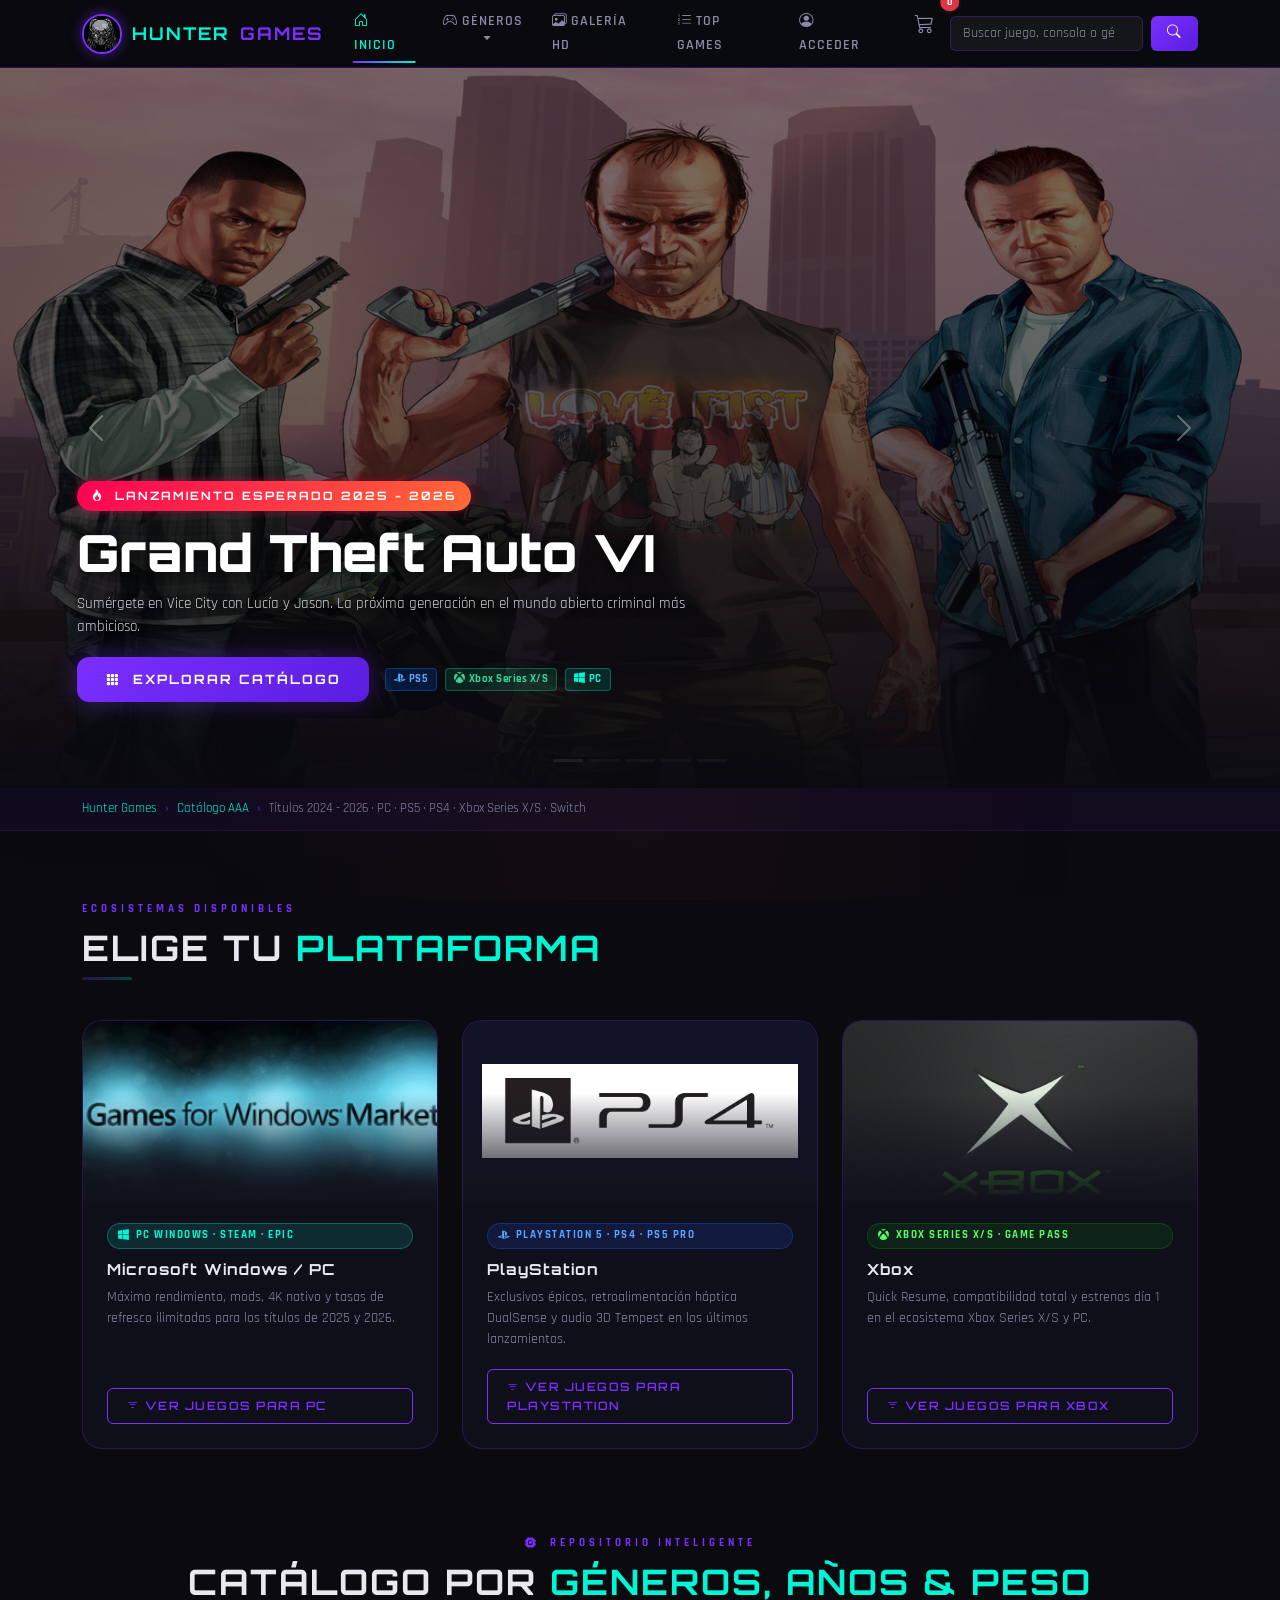
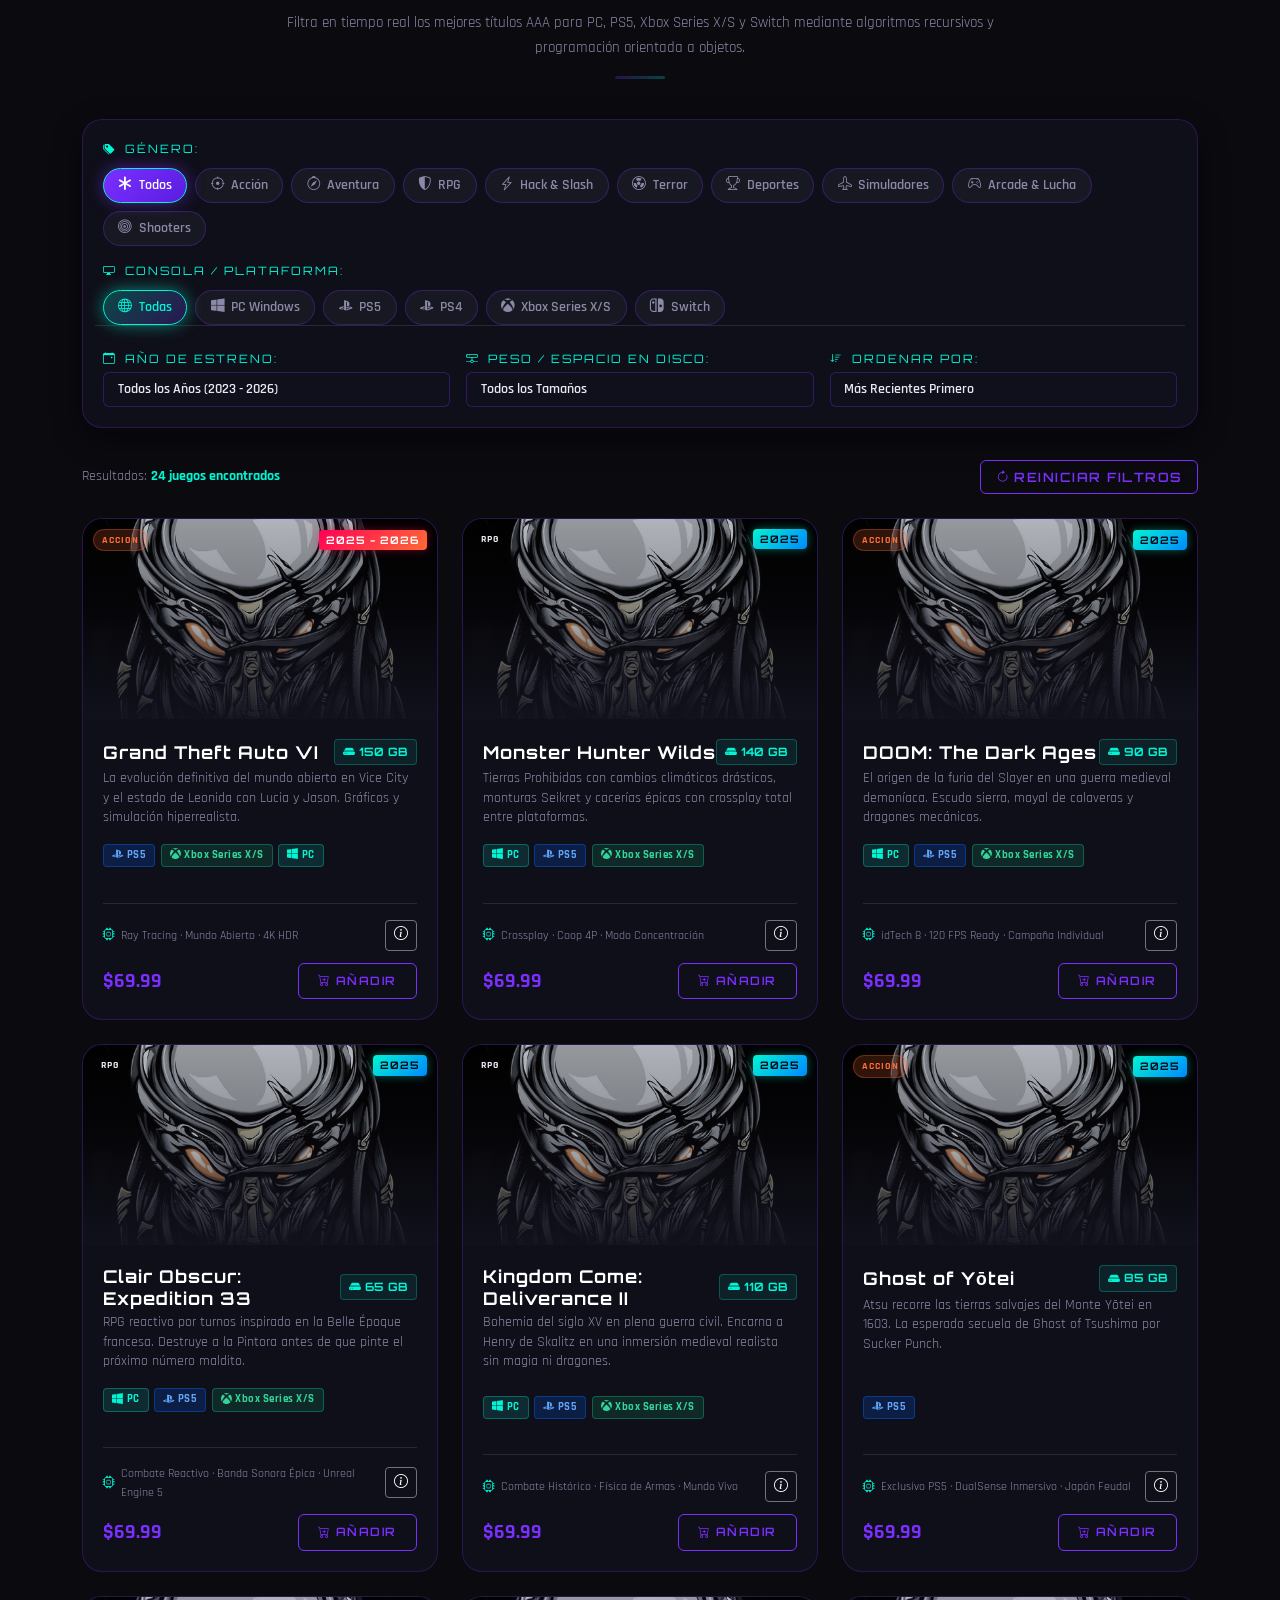
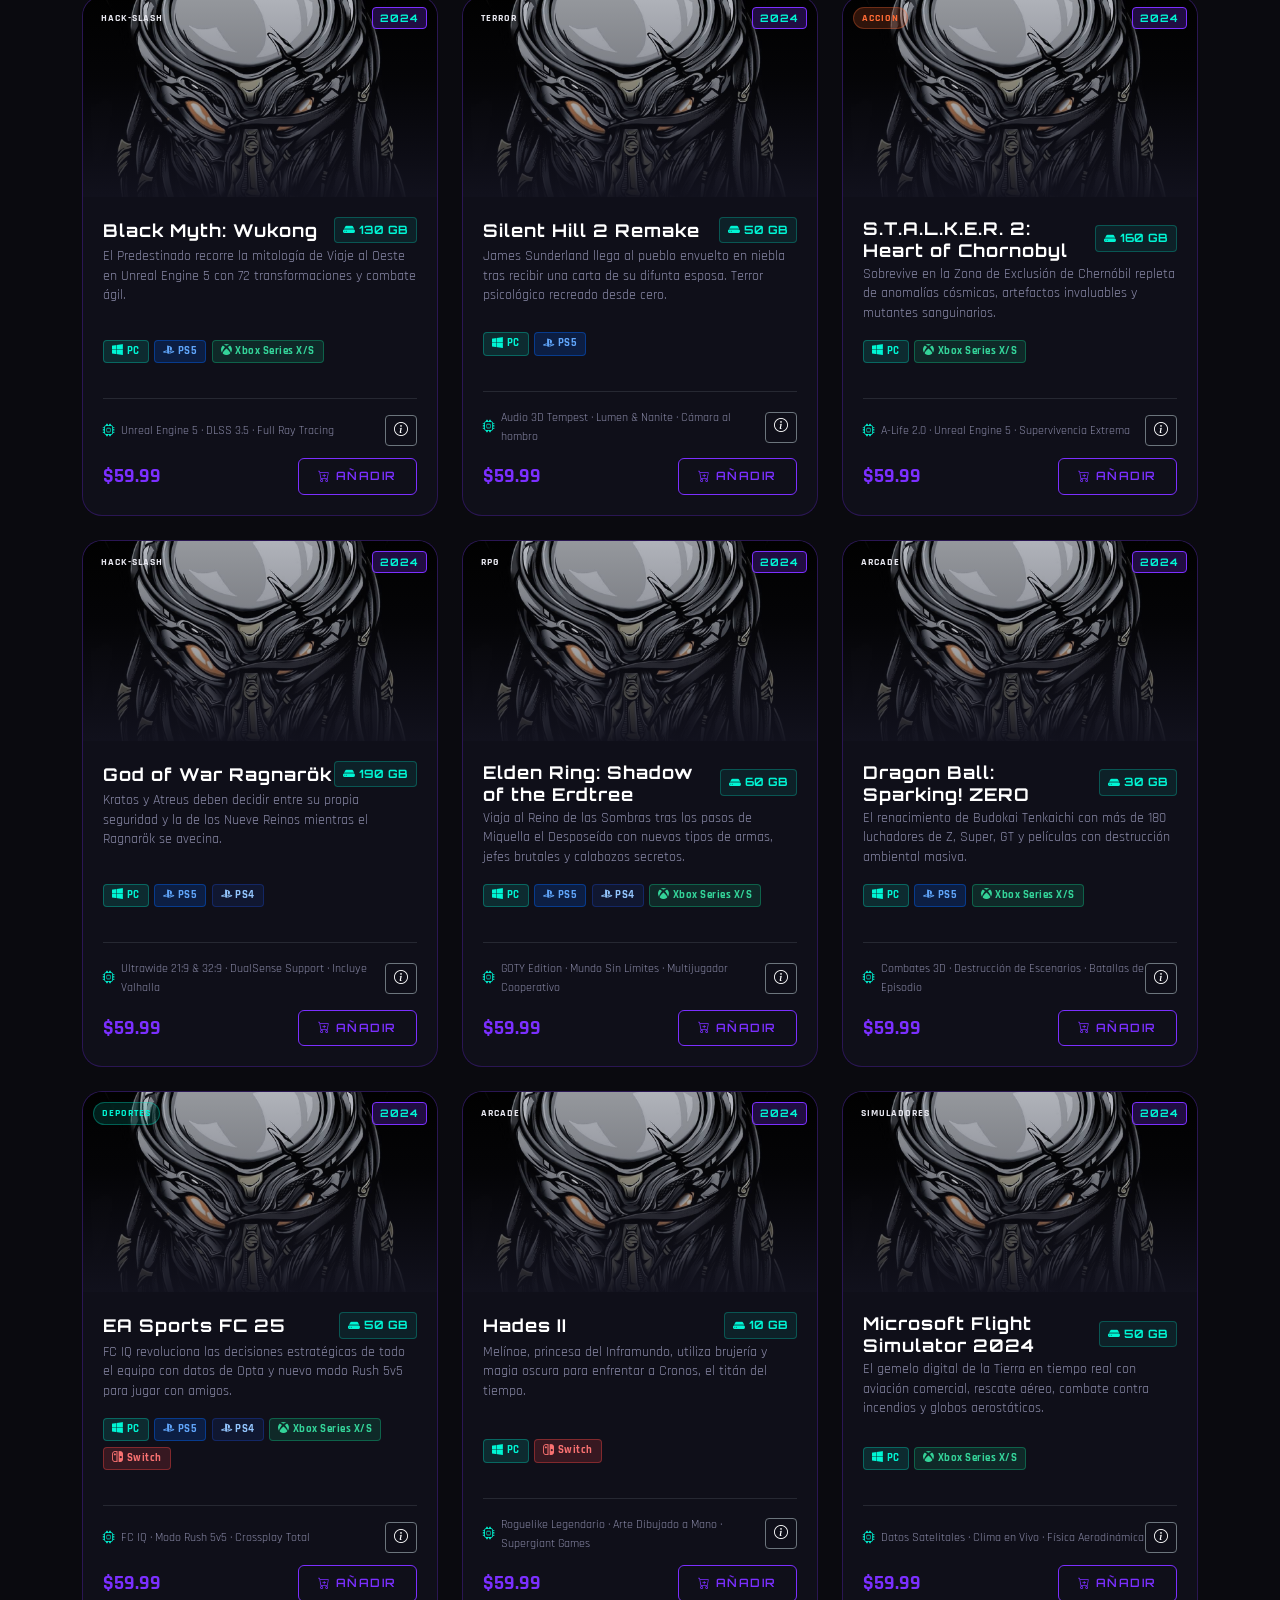
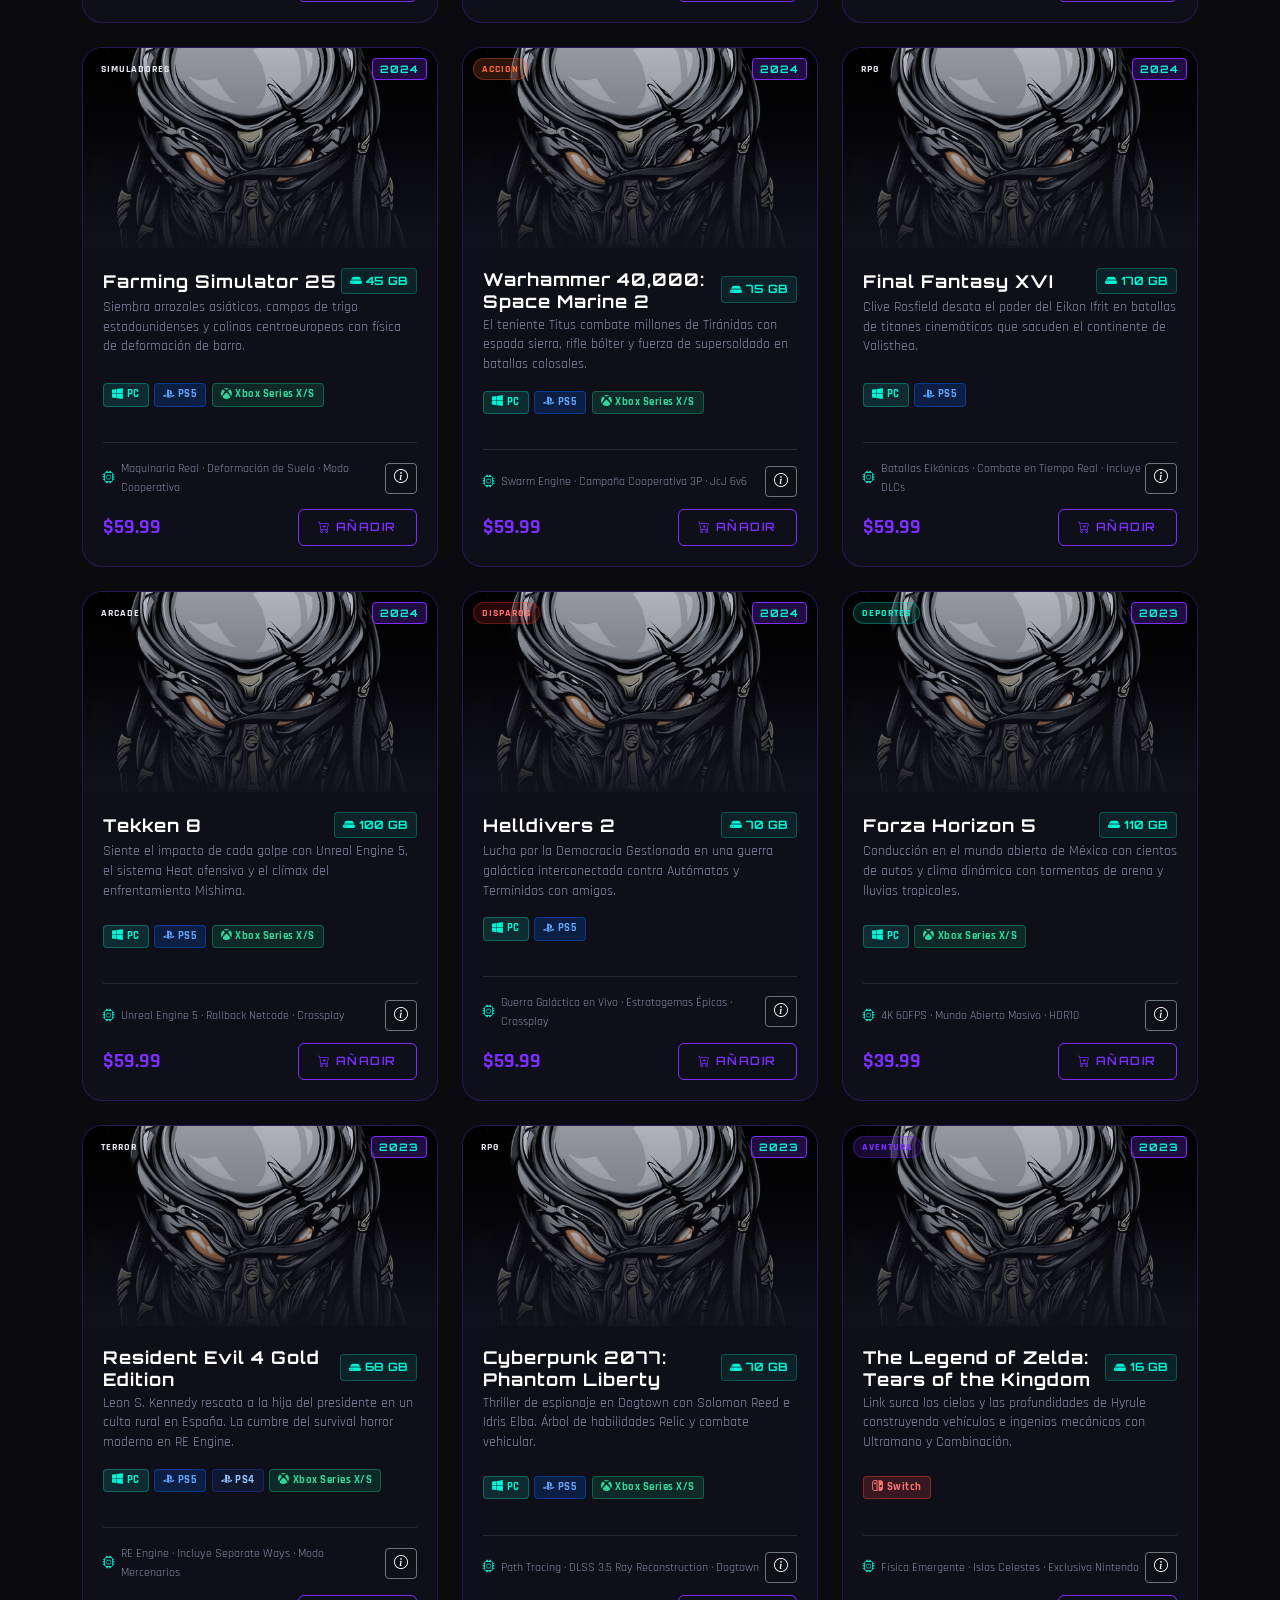
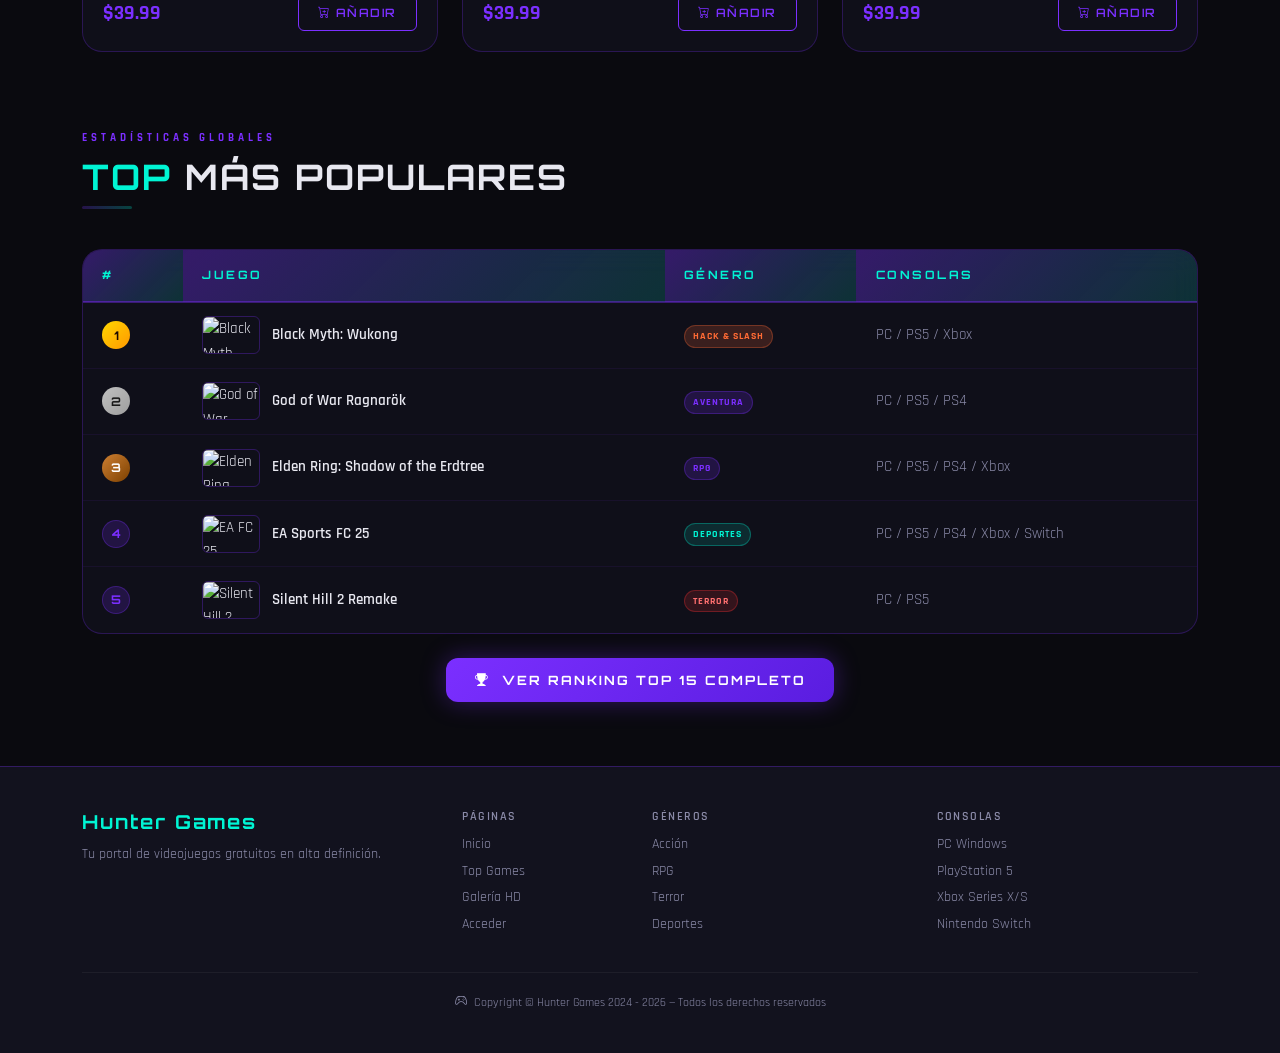
==== commit d78c2e1c: "feat: videos en el hero carousel para gameplay dinamico y css pan animation" ====
--- a/index.html
+++ b/index.html
@@ -131,13 +131,13 @@
 
           <!-- Slide 1: GTA VI -->
           <div class="carousel-item active h-100">
-            <img src="https://images.alphacoders.com/134/1342618.jpeg" class="d-block" alt="Grand Theft Auto VI" onerror="this.src='img/predator.jpg'">
+            <img src="img/gta.jpg" class="d-block animate-pan" alt="Grand Theft Auto VI" onerror="this.src='img/predator.jpg'">
             <div class="hero-gradient"></div>
             <div class="hero-carousel-caption">
               <span class="hero-badge badge-2026"><i class="bi bi-fire me-1"></i> LANZAMIENTO ESPERADO 2025 - 2026</span>
               <h2 class="hero-title-main">Grand Theft Auto VI</h2>
               <p class="hero-desc-text">
-                El regreso más esperado al estado de Leonida y Vice City con Lucia y Jason. Gráficos de última generación en el mundo abierto criminal más ambicioso.
+                Sumérgete en Vice City con Lucía y Jason. La próxima generación en el mundo abierto criminal más ambicioso.
               </p>
               <div class="d-flex flex-wrap align-items-center gap-3">
                 <a href="#seccion-generos" class="btn-hg-primary">
@@ -154,7 +154,7 @@
 
           <!-- Slide 2: Monster Hunter Wilds -->
           <div class="carousel-item h-100">
-            <img src="https://shared.fastly.steamstatic.com/store_item_assets/steam/apps/2246340/library_hero.jpg" class="d-block" alt="Monster Hunter Wilds" onerror="this.src='img/predator.jpg'">
+            <video src="https://steamcdn-a.akamaihd.net/steam/apps/257027131/movie480_vp9.webm" poster="https://shared.fastly.steamstatic.com/store_item_assets/steam/apps/2246340/library_hero.jpg" class="d-block" autoplay loop muted playsinline disablepictureinpicture></video>
             <div class="hero-gradient"></div>
             <div class="hero-carousel-caption">
               <span class="hero-badge badge-2025"><i class="bi bi-stars me-1"></i> ESTRENO 2025</span>
@@ -177,7 +177,7 @@
 
           <!-- Slide 3: DOOM: The Dark Ages -->
           <div class="carousel-item h-100">
-            <img src="https://shared.fastly.steamstatic.com/store_item_assets/steam/apps/2877010/library_hero.jpg" class="d-block" alt="DOOM The Dark Ages" onerror="this.src='img/predator.jpg'">
+            <video src="https://steamcdn-a.akamaihd.net/steam/apps/257162619/movie480_vp9.webm" poster="https://shared.fastly.steamstatic.com/store_item_assets/steam/apps/2877010/library_hero.jpg" class="d-block" autoplay loop muted playsinline disablepictureinpicture></video>
             <div class="hero-gradient"></div>
             <div class="hero-carousel-caption">
               <span class="hero-badge badge-2025"><i class="bi bi-lightning-charge me-1"></i> ACCIÓN PURA 2025</span>
@@ -200,7 +200,7 @@
 
           <!-- Slide 4: Black Myth: Wukong -->
           <div class="carousel-item h-100">
-            <img src="https://shared.fastly.steamstatic.com/store_item_assets/steam/apps/2358720/library_hero.jpg" class="d-block" alt="Black Myth: Wukong" onerror="this.src='img/predator.jpg'">
+            <video src="https://steamcdn-a.akamaihd.net/steam/apps/256965216/movie480_vp9.webm" poster="https://shared.fastly.steamstatic.com/store_item_assets/steam/apps/2358720/library_hero.jpg" class="d-block" autoplay loop muted playsinline disablepictureinpicture></video>
             <div class="hero-gradient"></div>
             <div class="hero-carousel-caption">
               <span class="hero-badge badge-2024"><i class="bi bi-trophy-fill me-1"></i> ÉXITO MUNDIAL 2024 - 2025</span>
@@ -223,7 +223,7 @@
 
           <!-- Slide 5: Clair Obscur: Expedition 33 -->
           <div class="carousel-item h-100">
-            <img src="https://shared.fastly.steamstatic.com/store_item_assets/steam/apps/1903340/library_hero.jpg" class="d-block" alt="Clair Obscur Expedition 33" onerror="this.src='img/predator.jpg'">
+            <video src="https://steamcdn-a.akamaihd.net/steam/apps/257129803/movie480_vp9.webm" poster="https://shared.fastly.steamstatic.com/store_item_assets/steam/apps/1903340/library_hero.jpg" class="d-block" autoplay loop muted playsinline disablepictureinpicture></video>
             <div class="hero-gradient"></div>
             <div class="hero-carousel-caption">
               <span class="hero-badge badge-2025"><i class="bi bi-magic me-1"></i> NUEVA GENERACIÓN RPG 2025</span>
--- a/css/style.css
+++ b/css/style.css
@@ -268,11 +268,21 @@
   height: 100%;
 }
 
-.hero-section .carousel-item img {
+.hero-section .carousel-item img,
+.hero-section .carousel-item video {
   width: 100%;
   height: 100%;
   object-fit: cover;
   filter: brightness(0.55);
+}
+
+.hero-section .carousel-item.active img.animate-pan {
+  animation: panImage 30s linear infinite alternate;
+}
+
+@keyframes panImage {
+  0% { transform: scale(1.0); }
+  100% { transform: scale(1.15); }
 }
 
 .hero-gradient {
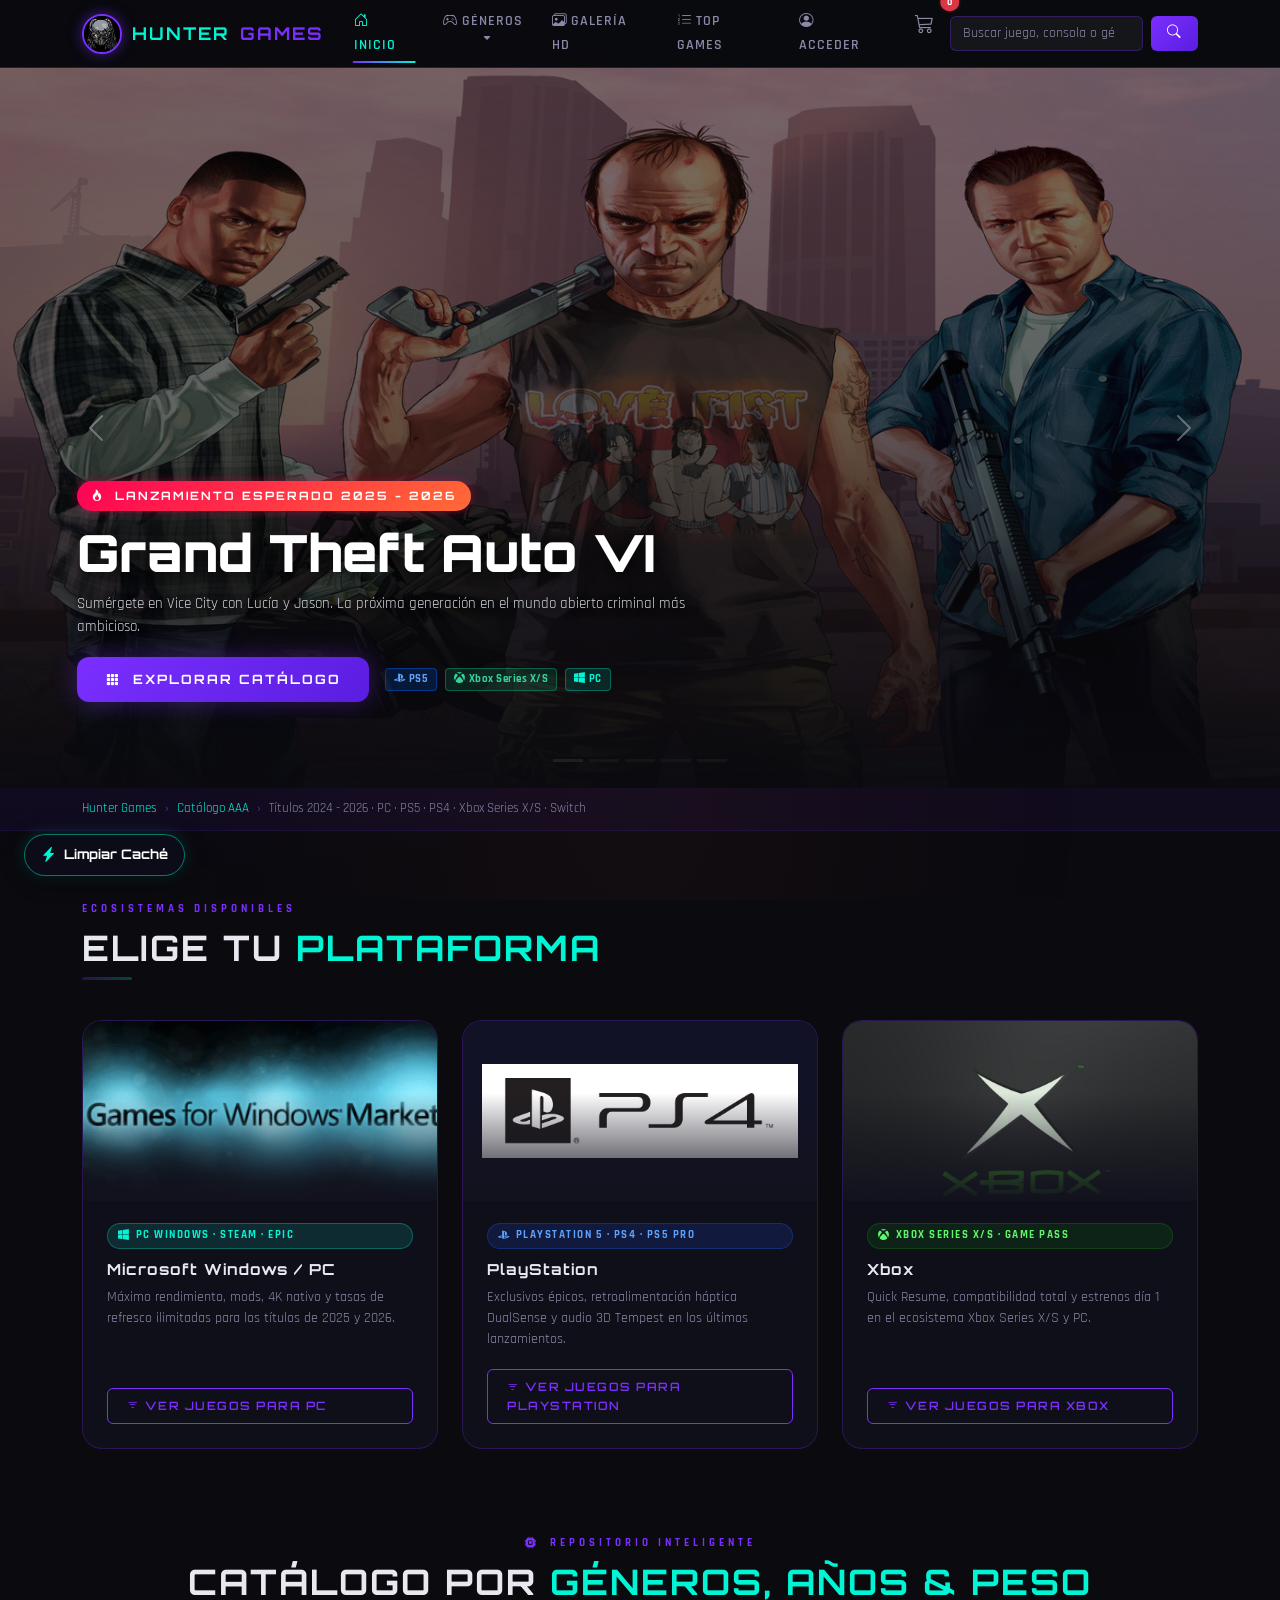
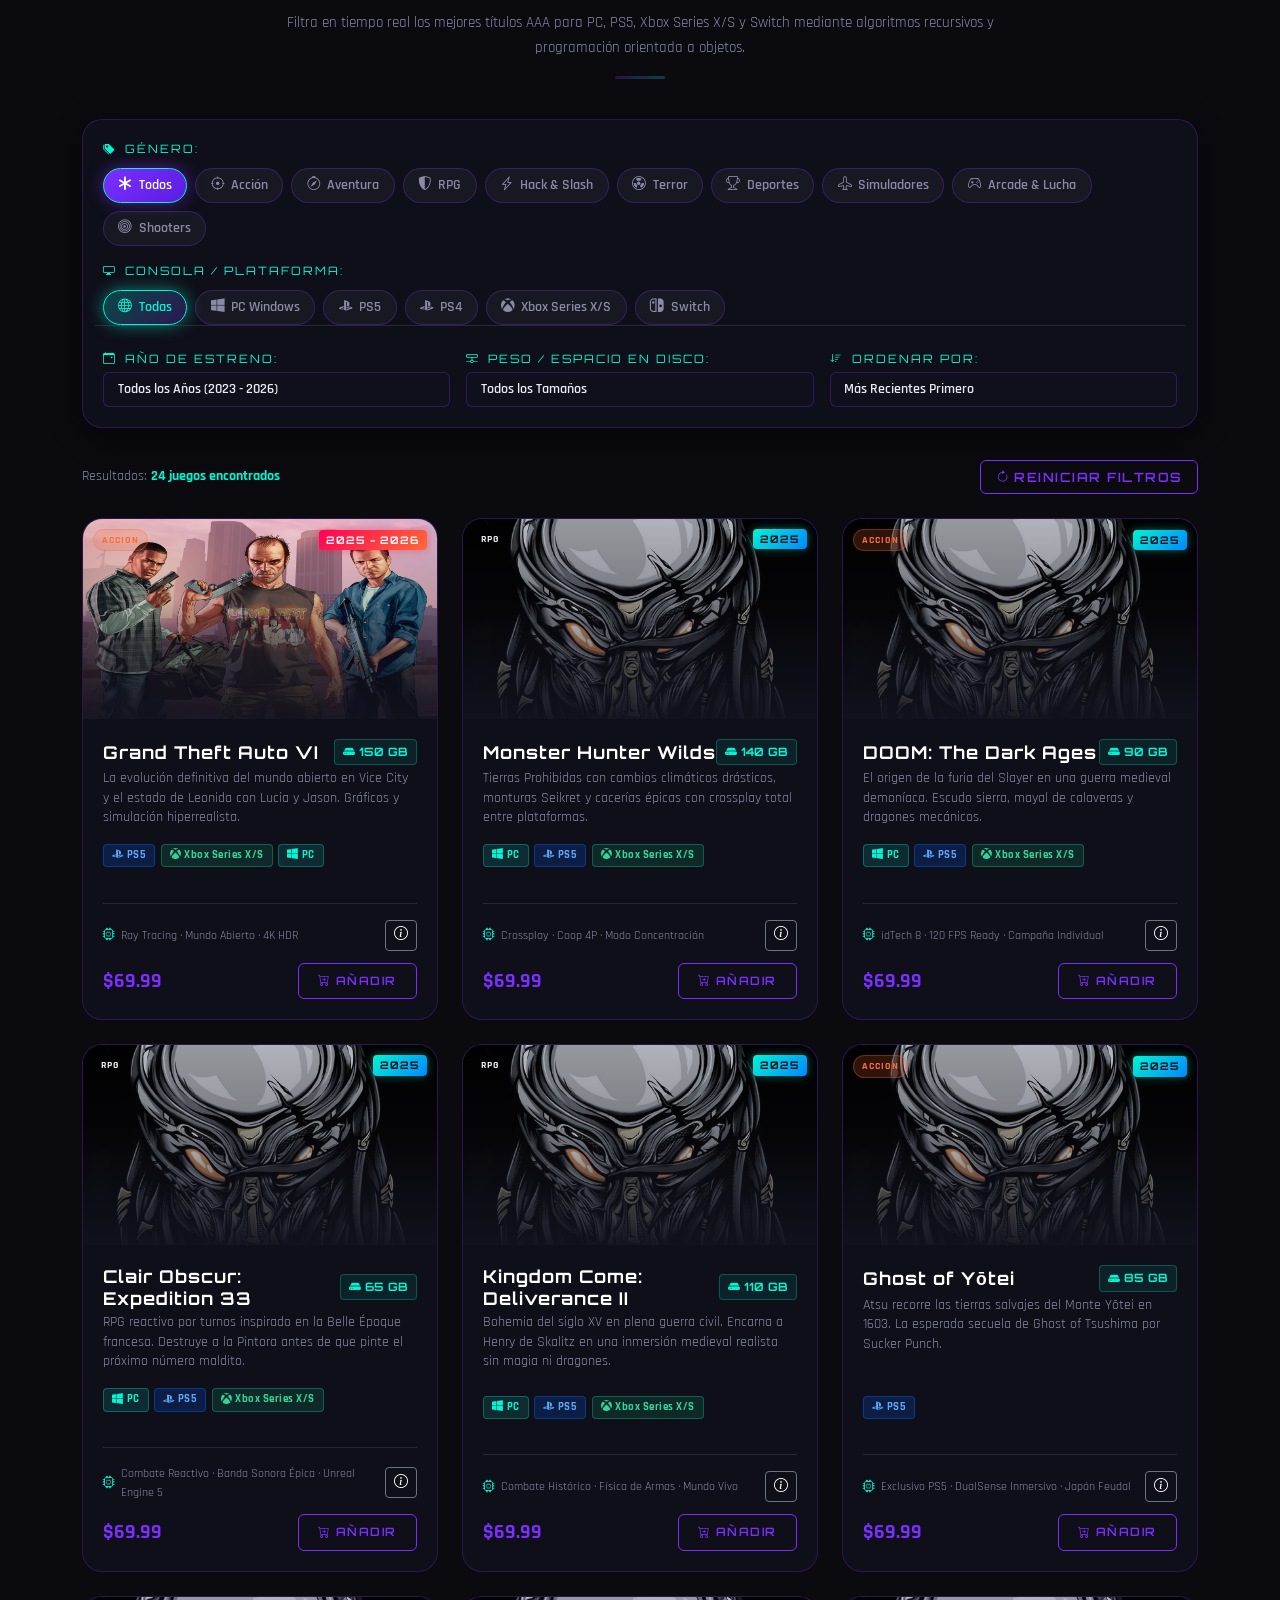
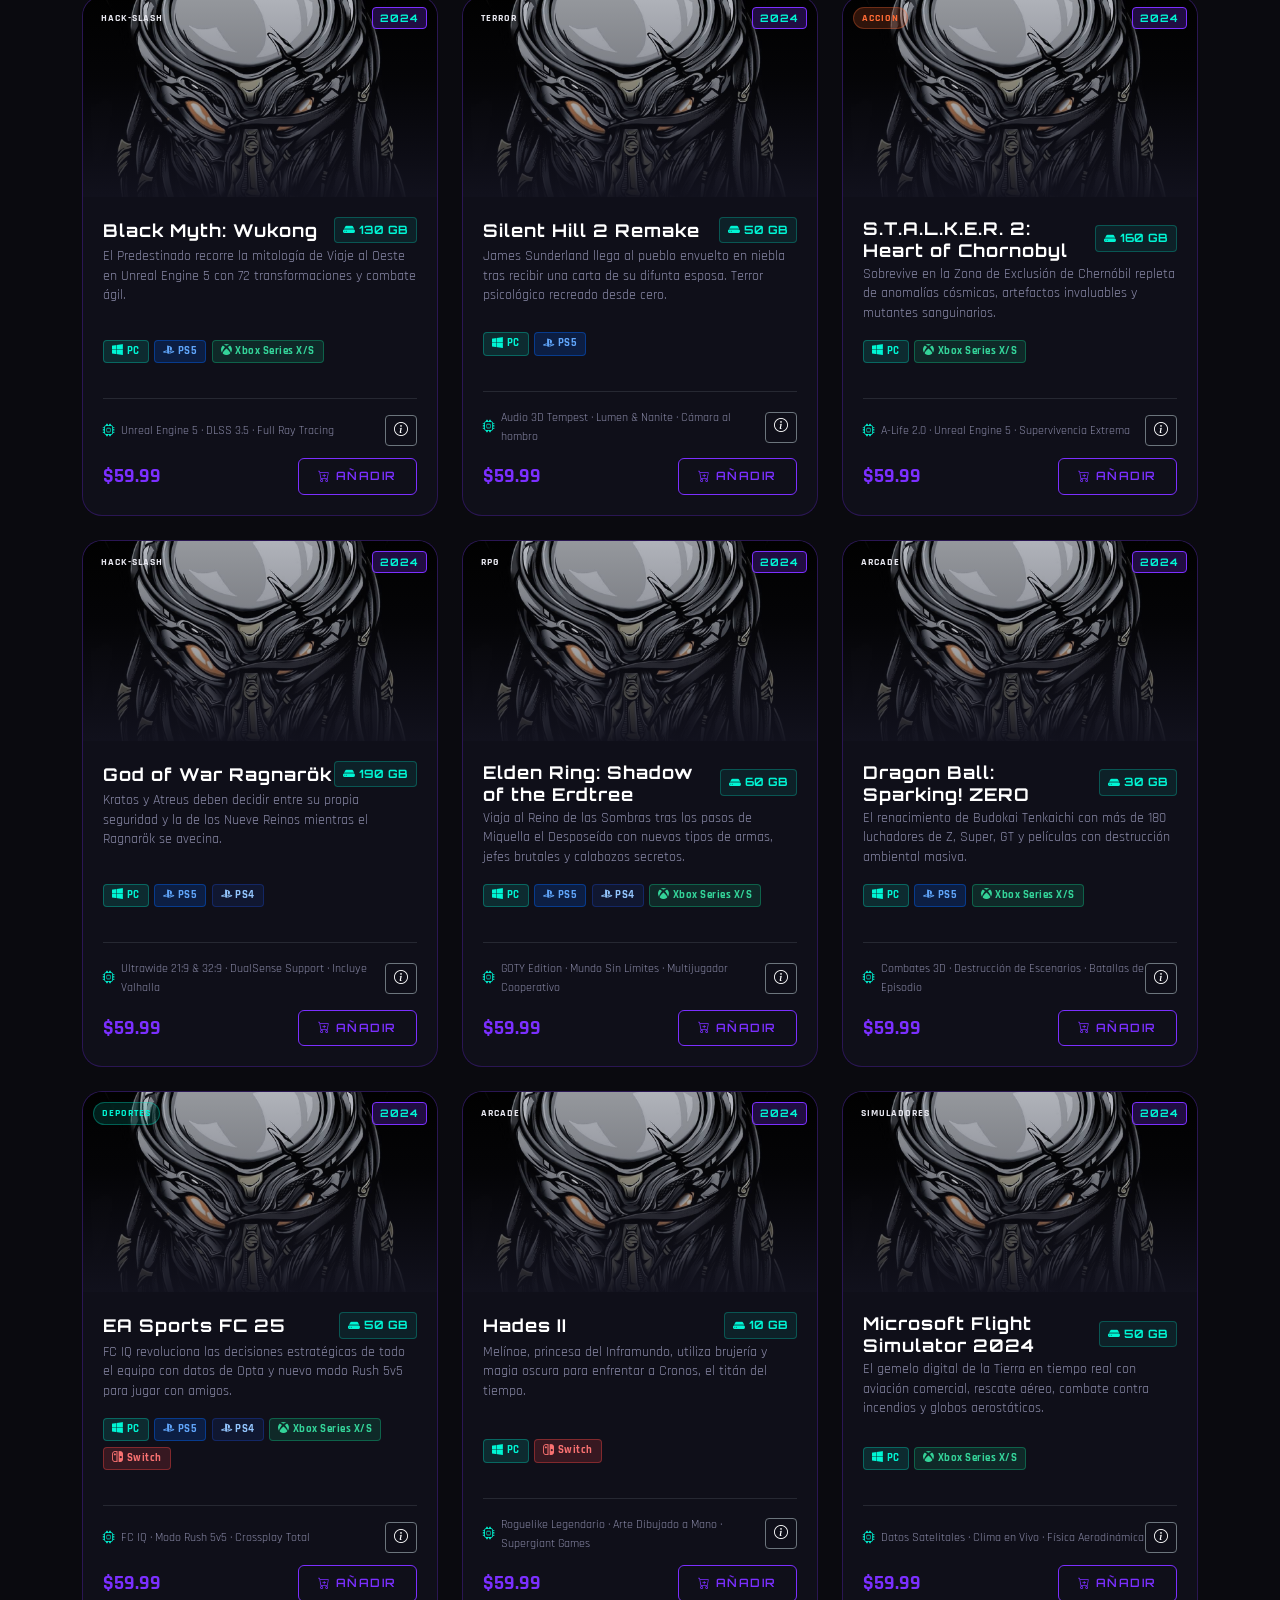
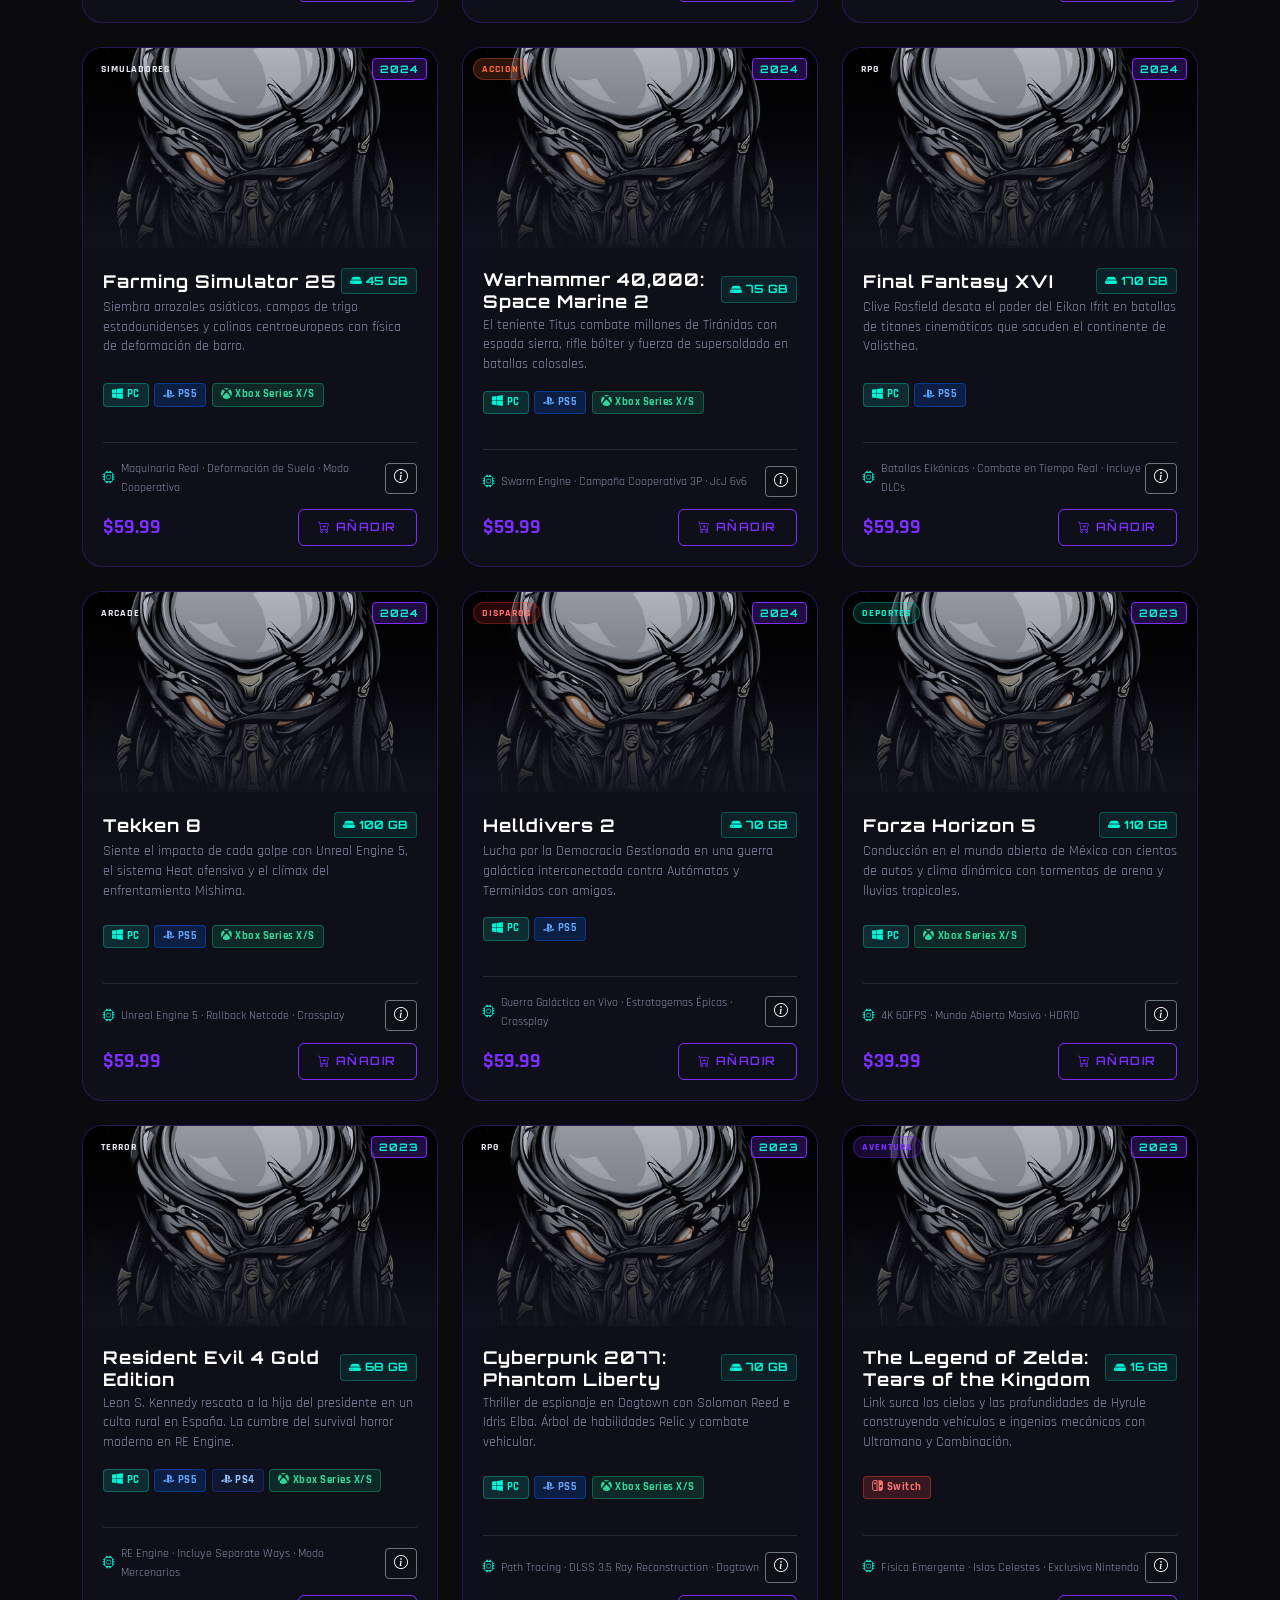
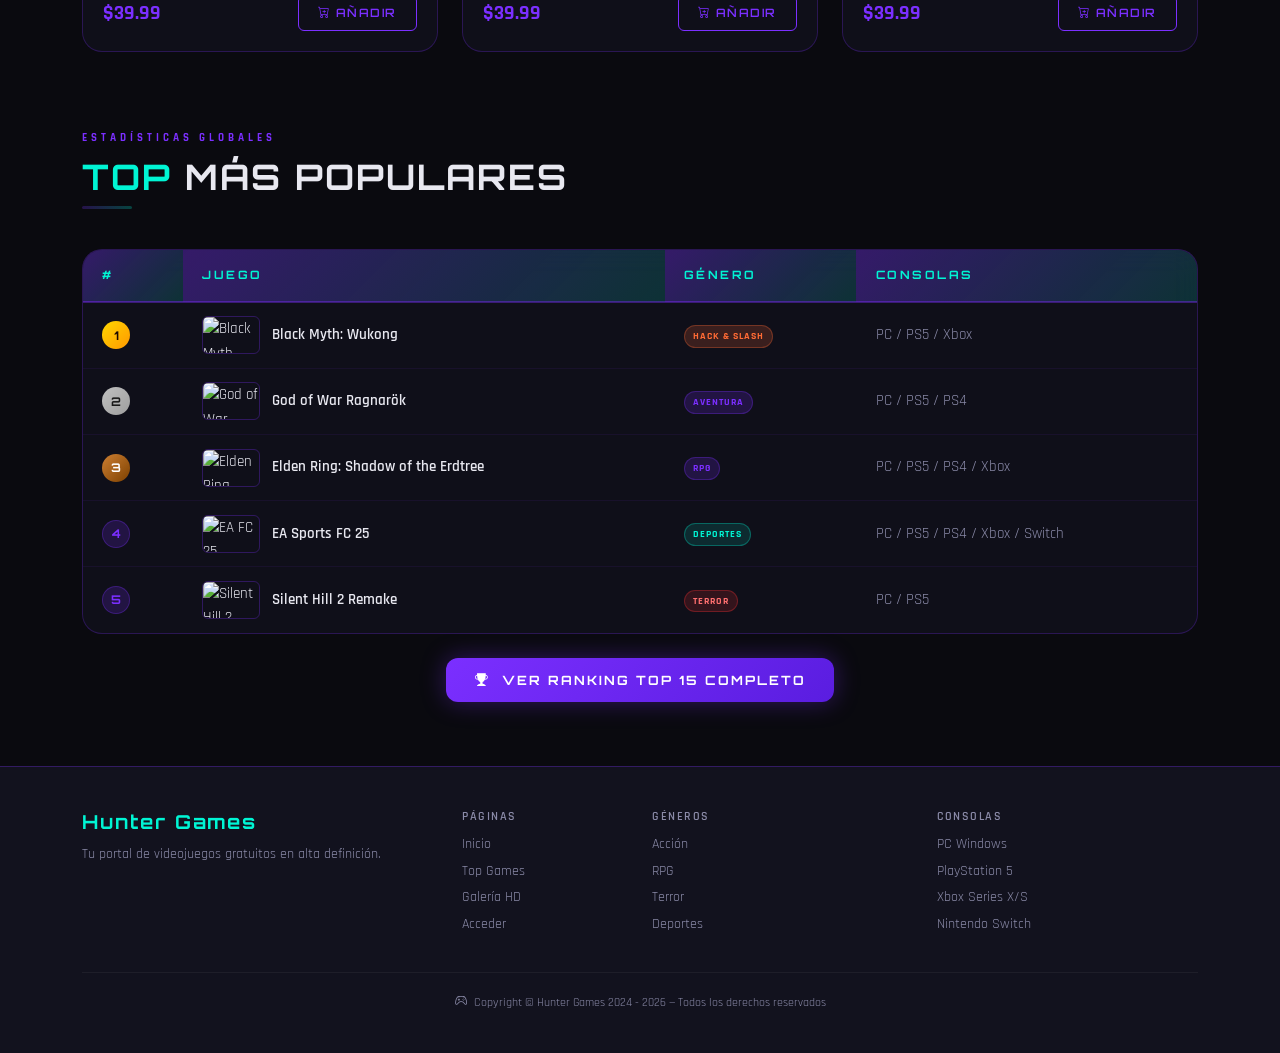
==== commit 96300d61: "feat: agregar widget de limpieza de cache en frontend, utilidad python y optimizacion de arranque en" ====
--- a/index.html
+++ b/index.html
@@ -576,41 +576,6 @@
       </div>
     </section>
 
-    <!-- ============================================
-         MODAL DE DETALLES DEL JUEGO
-         ============================================ -->
-    <div class="modal fade hg-modal" id="gameDetailModal" tabindex="-1" aria-labelledby="gameModalTitle" aria-hidden="true">
-      <div class="modal-dialog modal-dialog-centered modal-lg">
-        <div class="modal-content">
-          <div class="modal-header">
-            <h5 class="modal-title" id="gameModalTitle">Detalles del Videojuego</h5>
-            <button type="button" class="btn-close" data-bs-dismiss="modal" aria-label="Cerrar"></button>
-          </div>
-          <div class="modal-body p-0">
-            <img id="gameModalImg" src="" alt="Ficha del juego" style="width: 100%; max-height: 380px; object-fit: cover;" onerror="this.onerror=null; this.src='img/predator.jpg';">
-            <div class="p-4">
-              <div class="d-flex flex-wrap justify-content-between align-items-center gap-2 mb-3">
-                <span id="gameModalYear" class="badge-year badge-2025"></span>
-                <span id="gameModalSize" class="badge-size"></span>
-              </div>
-              <p id="gameModalDesc" class="text-muted-hg" style="font-size: 0.95rem; line-height: 1.6;"></p>
-              <div class="mb-3">
-                <label class="filter-group-label mb-1"><i class="bi bi-display"></i> Consolas Compatibles:</label>
-                <div id="gameModalPlatforms" class="d-flex flex-wrap gap-2"></div>
-              </div>
-              <div>
-                <label class="filter-group-label mb-1"><i class="bi bi-stars"></i> Tecnologías &amp; Características:</label>
-                <div id="gameModalFeatures" class="d-flex flex-wrap gap-1"></div>
-              </div>
-            </div>
-          </div>
-          <div class="modal-footer" style="border-top: 1px solid var(--hg-border);">
-            <button type="button" class="btn-hg-outline" data-bs-dismiss="modal">Cerrar</button>
-            <a href="lista.html" class="btn-hg-primary"><i class="bi bi-download me-1"></i>Descargar Ficha</a>
-          </div>
-        </div>
-      </div>
-    </div>
 
     <!-- ============================================
          FOOTER
@@ -659,6 +624,99 @@
 
   </div><!-- /page-content -->
 
+  <!-- ============================================
+       MODAL DE DETALLES DEL JUEGO (Nivel Raíz para Evitar Conflictos de Capas)
+       ============================================ -->
+  <div class="modal fade hg-modal" id="gameDetailModal" tabindex="-1" aria-labelledby="gameModalTitle" aria-hidden="true">
+    <div class="modal-dialog modal-dialog-centered modal-lg">
+      <div class="modal-content">
+        <div class="modal-header">
+          <h5 class="modal-title" id="gameModalTitle">Detalles del Videojuego</h5>
+          <button type="button" class="btn-close" data-bs-dismiss="modal" aria-label="Cerrar" id="closeGameModalTop"></button>
+        </div>
+        <div class="modal-body p-0">
+          <img id="gameModalImg" src="" alt="Ficha del juego" style="width: 100%; max-height: 380px; object-fit: cover;" onerror="this.onerror=null; this.src='img/predator.jpg';">
+          <div class="p-4">
+            <div class="d-flex flex-wrap justify-content-between align-items-center gap-2 mb-3">
+              <span id="gameModalYear" class="badge-year badge-2025"></span>
+              <span id="gameModalSize" class="badge-size"></span>
+            </div>
+            <p id="gameModalDesc" class="text-muted-hg" style="font-size: 0.95rem; line-height: 1.6;"></p>
+            <div class="mb-3">
+              <label class="filter-group-label mb-1"><i class="bi bi-display"></i> Consolas Compatibles:</label>
+              <div id="gameModalPlatforms" class="d-flex flex-wrap gap-2"></div>
+            </div>
+            <div>
+              <label class="filter-group-label mb-1"><i class="bi bi-stars"></i> Tecnologías &amp; Características:</label>
+              <div id="gameModalFeatures" class="d-flex flex-wrap gap-1"></div>
+            </div>
+          </div>
+        </div>
+        <div class="modal-footer" style="border-top: 1px solid var(--hg-border);">
+          <button type="button" class="btn-hg-outline" data-bs-dismiss="modal" id="closeGameModalBottom"><i class="bi bi-x-lg me-1"></i>Cerrar</button>
+          <a href="lista.html" class="btn-hg-primary"><i class="bi bi-download me-1"></i>Descargar Ficha</a>
+        </div>
+      </div>
+    </div>
+  </div>
+
+  <!-- Widget Flotante de Limpieza de Caché y Diagnóstico -->
+  <div id="cacheControlWidget" class="cache-control-widget">
+    <button type="button" class="btn-cache-cleaner" id="openCacheModalBtn" title="Limpieza de Caché y Diagnóstico" data-bs-toggle="modal" data-bs-target="#cacheManagerModal">
+      <i class="bi bi-lightning-charge-fill"></i>
+      <span>Limpiar Caché</span>
+    </button>
+  </div>
+
+  <!-- Modal de Limpieza de Caché y Rendimiento -->
+  <div class="modal fade hg-modal" id="cacheManagerModal" tabindex="-1" aria-labelledby="cacheModalTitle" aria-hidden="true">
+    <div class="modal-dialog modal-dialog-centered">
+      <div class="modal-content" style="background: rgba(14, 14, 26, 0.98); border: 1px solid var(--hg-secondary); box-shadow: 0 0 35px rgba(0, 245, 212, 0.25);">
+        <div class="modal-header">
+          <h5 class="modal-title d-flex align-items-center gap-2" id="cacheModalTitle" style="color: var(--hg-secondary);">
+            <i class="bi bi-speedometer2"></i> Optimización &amp; Limpieza de Caché
+          </h5>
+          <button type="button" class="btn-close btn-close-white" data-bs-dismiss="modal" aria-label="Cerrar"></button>
+        </div>
+        <div class="modal-body p-4">
+          <p class="text-muted-hg mb-3" style="font-size: 0.88rem;">
+            Si el sitio tarda en arrancar o notas que alguna imagen no corresponde o está desactualizada en tu navegador, purga la caché local con estas herramientas integradas:
+          </p>
+          <div class="cache-info-box mb-3 p-3 rounded" style="background: rgba(8, 8, 16, 0.8); border: 1px solid var(--hg-border);">
+            <div class="d-flex justify-content-between mb-1" style="font-size: 0.82rem;">
+              <span class="text-muted-hg">Caché API / Catálogo:</span>
+              <span id="cacheStatusApi" class="text-info font-monospace">Verificando...</span>
+            </div>
+            <div class="d-flex justify-content-between mb-1" style="font-size: 0.82rem;">
+              <span class="text-muted-hg">Imágenes y Recursos:</span>
+              <span class="text-success font-monospace">Activo (Memoria Local)</span>
+            </div>
+            <div class="d-flex justify-content-between" style="font-size: 0.82rem;">
+              <span class="text-muted-hg">Almacenamiento Local:</span>
+              <span id="cacheStatusStorage" class="text-warning font-monospace">Calculando...</span>
+            </div>
+          </div>
+
+          <div class="d-grid gap-2">
+            <button type="button" class="btn-hg-primary w-100 py-2" id="btnPurgeCacheNow">
+              <i class="bi bi-arrow-clockwise me-1"></i> Purgar Caché del Navegador y Recargar
+            </button>
+            <button type="button" class="btn-hg-outline w-100 py-2" id="btnResetApiOnly">
+              <i class="bi bi-cpu me-1"></i> Restablecer Catálogo Local (Arranque Instantáneo)
+            </button>
+          </div>
+
+          <div class="mt-3 p-2 rounded" style="background: rgba(123, 47, 255, 0.08); border: 1px dashed rgba(123, 47, 255, 0.4); font-size: 0.78rem;">
+            <strong class="text-info"><i class="bi bi-terminal me-1"></i>Herramienta Python CLI:</strong>
+            <p class="text-muted-hg mb-0 mt-1">
+              También puedes ejecutar en tu terminal: <code class="text-warning">python limpiar_cache.py</code> para limpiar archivos temporales locales del sistema y servidor.
+            </p>
+          </div>
+        </div>
+      </div>
+    </div>
+  </div>
+
   <!-- Botón Volver Arriba -->
   <button id="backToTop" aria-label="Volver arriba" title="Volver arriba">
     <i class="bi bi-arrow-up"></i>
@@ -677,6 +735,81 @@
       // Enlazar el ícono del nav con el carrito una vez inyectado
       if (window.ecommerceApp && window.ecommerceApp.cartUI) {
         window.ecommerceApp.cartUI.bindCartIcon('navCartIcon');
+      }
+
+      // Garantizar cierre instantáneo del modal de detalles de juego
+      const gameModalEl = document.getElementById('gameDetailModal');
+      if (gameModalEl) {
+        gameModalEl.querySelectorAll('[data-bs-dismiss="modal"]').forEach(btn => {
+          btn.addEventListener('click', (e) => {
+            e.preventDefault();
+            const modal = bootstrap.Modal.getOrCreateInstance(gameModalEl);
+            modal.hide();
+          });
+        });
+      }
+
+      // Controlador de Limpieza de Caché
+      const cacheModalEl = document.getElementById('cacheManagerModal');
+      const apiStatus = document.getElementById('cacheStatusApi');
+      const storageStatus = document.getElementById('cacheStatusStorage');
+      const btnPurge = document.getElementById('btnPurgeCacheNow');
+      const btnResetApi = document.getElementById('btnResetApiOnly');
+
+      function updateCacheStats() {
+        if (apiStatus) {
+          const cached = sessionStorage.getItem('hunter_cached_api_games');
+          apiStatus.textContent = cached ? 'Caché Activa (Instantáneo)' : 'Sin Caché (Directo)';
+        }
+        if (storageStatus) {
+          let totalBytes = 0;
+          for (let key in localStorage) {
+            if (localStorage.hasOwnProperty(key)) {
+              totalBytes += ((localStorage[key].length + key.length) * 2);
+            }
+          }
+          storageStatus.textContent = `${(totalBytes / 1024).toFixed(2)} KB en uso`;
+        }
+      }
+
+      if (cacheModalEl) {
+        cacheModalEl.addEventListener('show.bs.modal', updateCacheStats);
+        cacheModalEl.querySelectorAll('[data-bs-dismiss="modal"]').forEach(btn => {
+          btn.addEventListener('click', () => {
+            bootstrap.Modal.getOrCreateInstance(cacheModalEl).hide();
+          });
+        });
+      }
+
+      if (btnPurge) {
+        btnPurge.addEventListener('click', async () => {
+          btnPurge.disabled = true;
+          btnPurge.innerHTML = '<span class="spinner-border spinner-border-sm me-2"></span>Purgando Caché...';
+          try {
+            sessionStorage.clear();
+            const cart = localStorage.getItem('hunter_games_cart');
+            localStorage.clear();
+            if (cart) localStorage.setItem('hunter_games_cart', cart);
+            if ('caches' in window) {
+              const keys = await caches.keys();
+              await Promise.all(keys.map(k => caches.delete(k)));
+            }
+            btnPurge.innerHTML = '<i class="bi bi-check-circle-fill me-1"></i>¡Caché Purgada! Recargando...';
+            setTimeout(() => {
+              window.location.href = window.location.pathname + '?purge=' + Date.now();
+            }, 600);
+          } catch (e) {
+            window.location.reload();
+          }
+        });
+      }
+
+      if (btnResetApi) {
+        btnResetApi.addEventListener('click', () => {
+          sessionStorage.removeItem('hunter_cached_api_games');
+          sessionStorage.removeItem('hunter_cached_api_games_time');
+          window.location.href = window.location.pathname + '?reset=' + Date.now();
+        });
       }
     });
   </script>
--- a/css/style.css
+++ b/css/style.css
@@ -1087,7 +1087,12 @@
     gap: 0.6rem;
   }
 
-  .game-thumbnail  { display: none; }
+  .game-thumbnail { 
+    display: block; 
+    width: 60px; 
+    height: auto; 
+    margin-bottom: 0.5rem; 
+  }
   .section-title   { font-size: 1.1rem; }
   .sales-bar       { display: none; }
 
@@ -1312,18 +1317,35 @@
   gap: 0.4rem;
 }
 
+/* Modales y Superposiciones - Z-Index seguro */
+.modal {
+  z-index: 1070 !important;
+}
+
+.modal-backdrop {
+  z-index: 1060 !important;
+}
+
 /* Lightbox modal */
 .hg-modal .modal-content {
-  background: rgba(14, 14, 24, 0.95);
-  backdrop-filter: blur(20px);
+  background: rgba(14, 14, 24, 0.96);
+  backdrop-filter: blur(25px);
   border: 1px solid var(--hg-secondary);
   border-radius: var(--radius-lg);
   box-shadow: 0 0 50px rgba(0, 245, 212, 0.3);
 }
 
+.hg-modal.modal-fullscreen .modal-content {
+  border-radius: 0;
+  border: none;
+}
+
 .hg-modal .modal-header {
   border-bottom: 1px solid var(--hg-border);
   padding: 1rem 1.5rem;
+  background: rgba(10, 10, 18, 0.95);
+  position: relative;
+  z-index: 1080;
 }
 
 .hg-modal .modal-title {
@@ -1335,6 +1357,61 @@
 
 .hg-modal .btn-close {
   filter: invert(1) grayscale(100%) brightness(200%);
+  opacity: 0.8;
+  transition: opacity 0.2s ease, transform 0.2s ease;
+  cursor: pointer;
+}
+
+.hg-modal .btn-close:hover {
+  opacity: 1;
+  transform: scale(1.15);
+}
+
+/* Botones de Navegación de Galería (Anterior / Siguiente) */
+.gallery-nav-btn {
+  position: absolute;
+  top: 50%;
+  transform: translateY(-50%);
+  width: 52px;
+  height: 52px;
+  border-radius: 50%;
+  background: rgba(12, 12, 22, 0.85);
+  border: 1px solid rgba(0, 245, 212, 0.5);
+  color: #fff;
+  display: flex;
+  align-items: center;
+  justify-content: center;
+  font-size: 1.5rem;
+  cursor: pointer;
+  transition: all 0.25s ease;
+  z-index: 1085;
+  box-shadow: 0 0 25px rgba(0, 245, 212, 0.3);
+}
+
+.gallery-nav-btn:hover {
+  background: var(--hg-secondary);
+  color: #080810;
+  border-color: var(--hg-secondary);
+  box-shadow: 0 0 35px rgba(0, 245, 212, 0.8);
+  transform: translateY(-50%) scale(1.1);
+}
+
+.gallery-nav-prev {
+  left: 20px;
+}
+
+.gallery-nav-next {
+  right: 20px;
+}
+
+@media (max-width: 767.98px) {
+  .gallery-nav-btn {
+    width: 42px;
+    height: 42px;
+    font-size: 1.2rem;
+  }
+  .gallery-nav-prev { left: 10px; }
+  .gallery-nav-next { right: 10px; }
 }
 
 /* Badge Size (Almacenamiento en Disco) */
@@ -1420,3 +1497,62 @@
   text-shadow: 0 2px 10px rgba(0,0,0,0.9);
 }
 
+/* ================================================
+   WIDGET FLOTANTE DE LIMPIEZA DE CACHÉ Y DIAGNÓSTICO
+   ================================================ */
+.cache-control-widget {
+  position: fixed;
+  bottom: 24px;
+  left: 24px;
+  z-index: 1040;
+}
+
+.btn-cache-cleaner {
+  display: inline-flex;
+  align-items: center;
+  gap: 8px;
+  padding: 8px 16px;
+  font-size: 0.82rem;
+  font-family: var(--font-heading);
+  font-weight: 700;
+  color: #fff;
+  background: rgba(14, 14, 26, 0.92);
+  border: 1px solid rgba(0, 245, 212, 0.45);
+  border-radius: 30px;
+  backdrop-filter: blur(12px);
+  -webkit-backdrop-filter: blur(12px);
+  box-shadow: 0 4px 20px rgba(0, 0, 0, 0.6), 0 0 15px rgba(0, 245, 212, 0.2);
+  cursor: pointer;
+  transition: all 0.25s ease;
+}
+
+.btn-cache-cleaner i {
+  color: var(--hg-secondary);
+  font-size: 0.95rem;
+  transition: transform 0.3s ease;
+}
+
+.btn-cache-cleaner:hover {
+  background: var(--hg-secondary);
+  color: #080810;
+  border-color: var(--hg-secondary);
+  box-shadow: 0 4px 25px rgba(0, 245, 212, 0.7);
+  transform: translateY(-2px) scale(1.04);
+}
+
+.btn-cache-cleaner:hover i {
+  color: #080810;
+  transform: rotate(45deg);
+}
+
+@media (max-width: 575.98px) {
+  .cache-control-widget {
+    bottom: 16px;
+    left: 16px;
+  }
+  .btn-cache-cleaner {
+    padding: 7px 12px;
+    font-size: 0.75rem;
+  }
+}
+
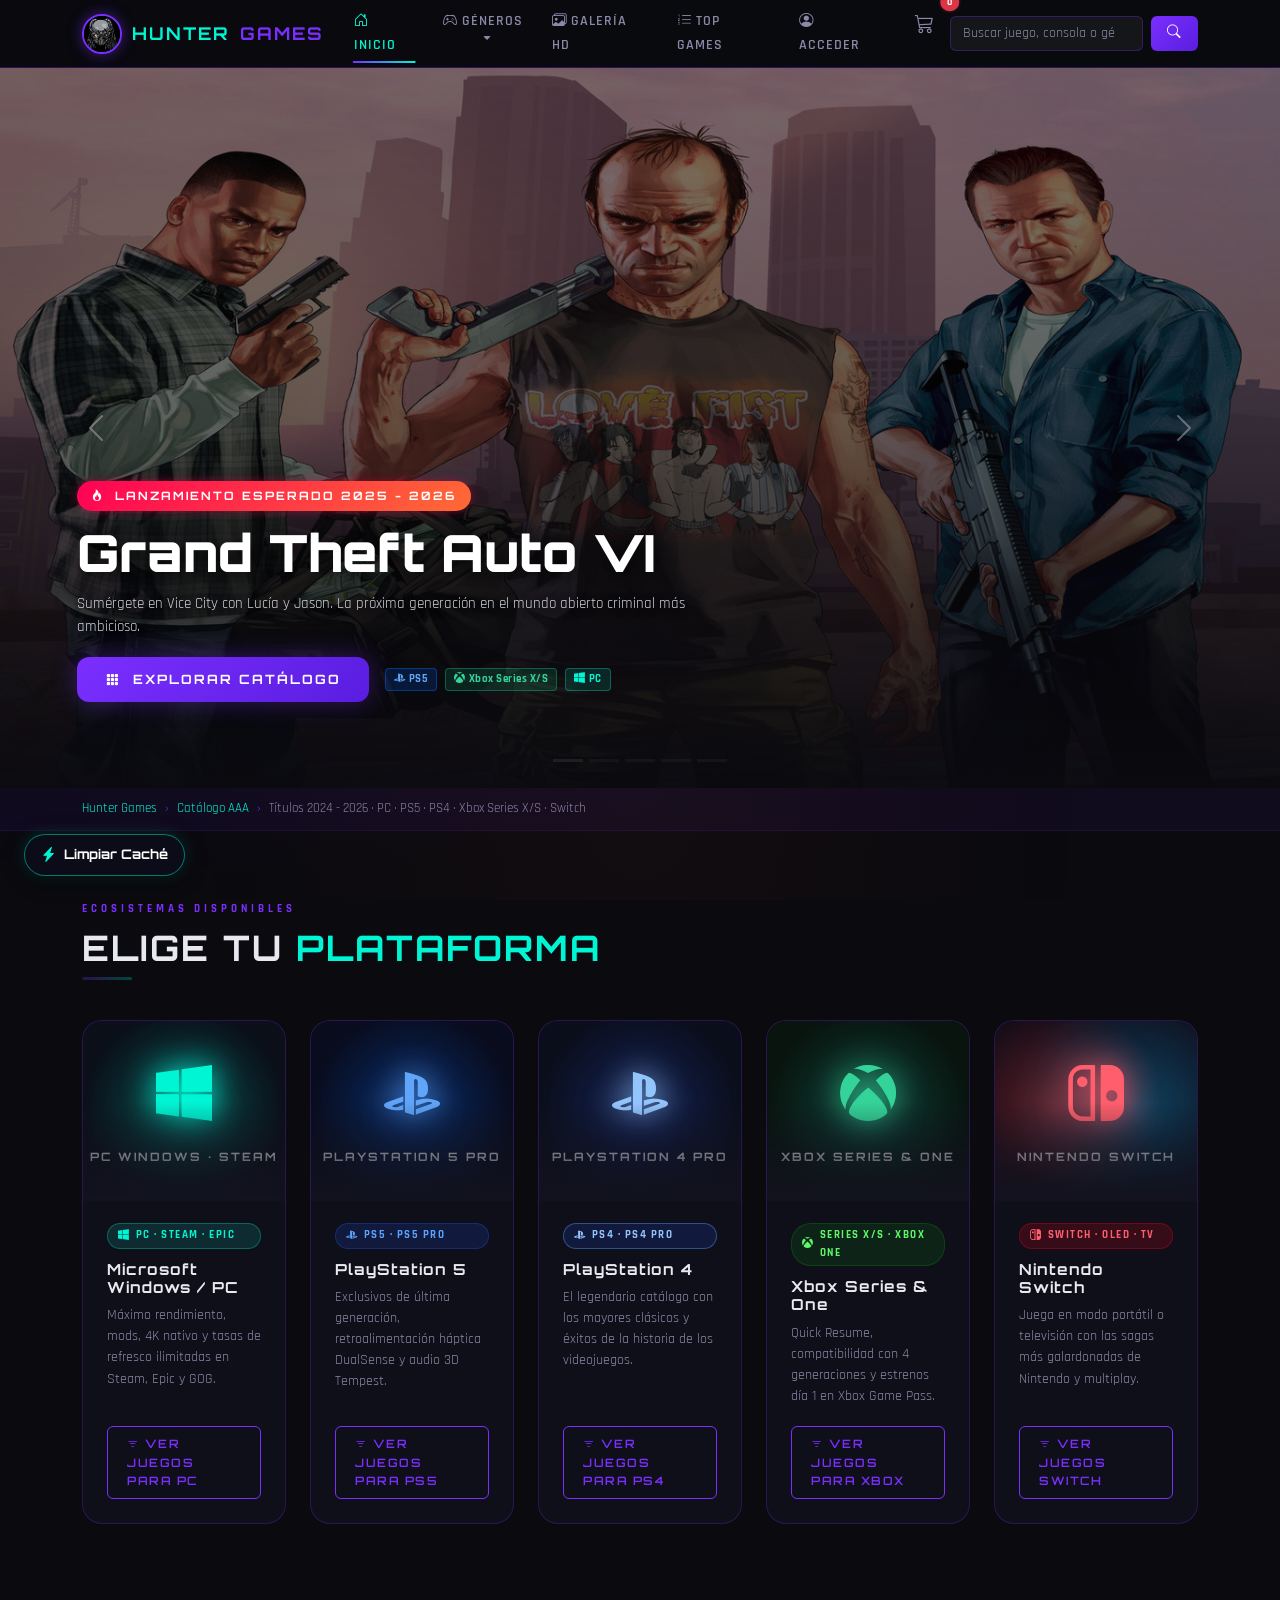
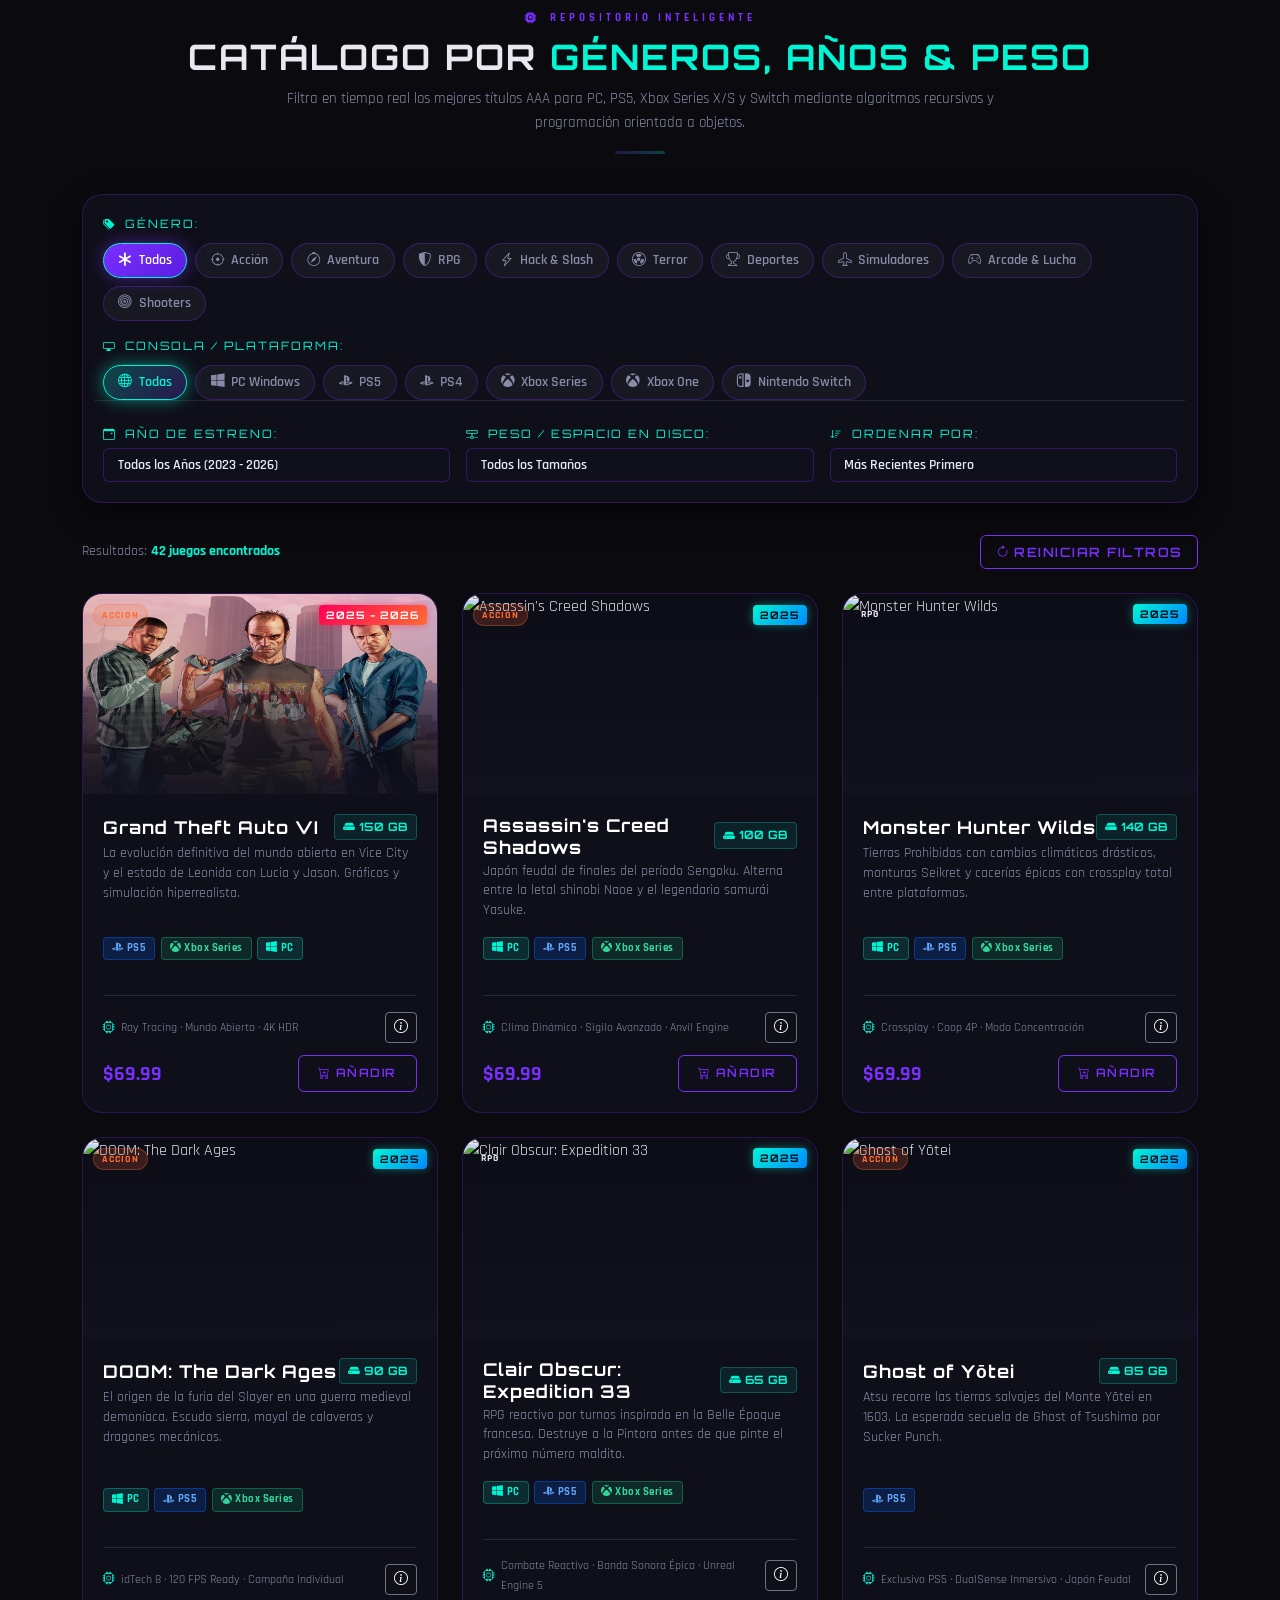
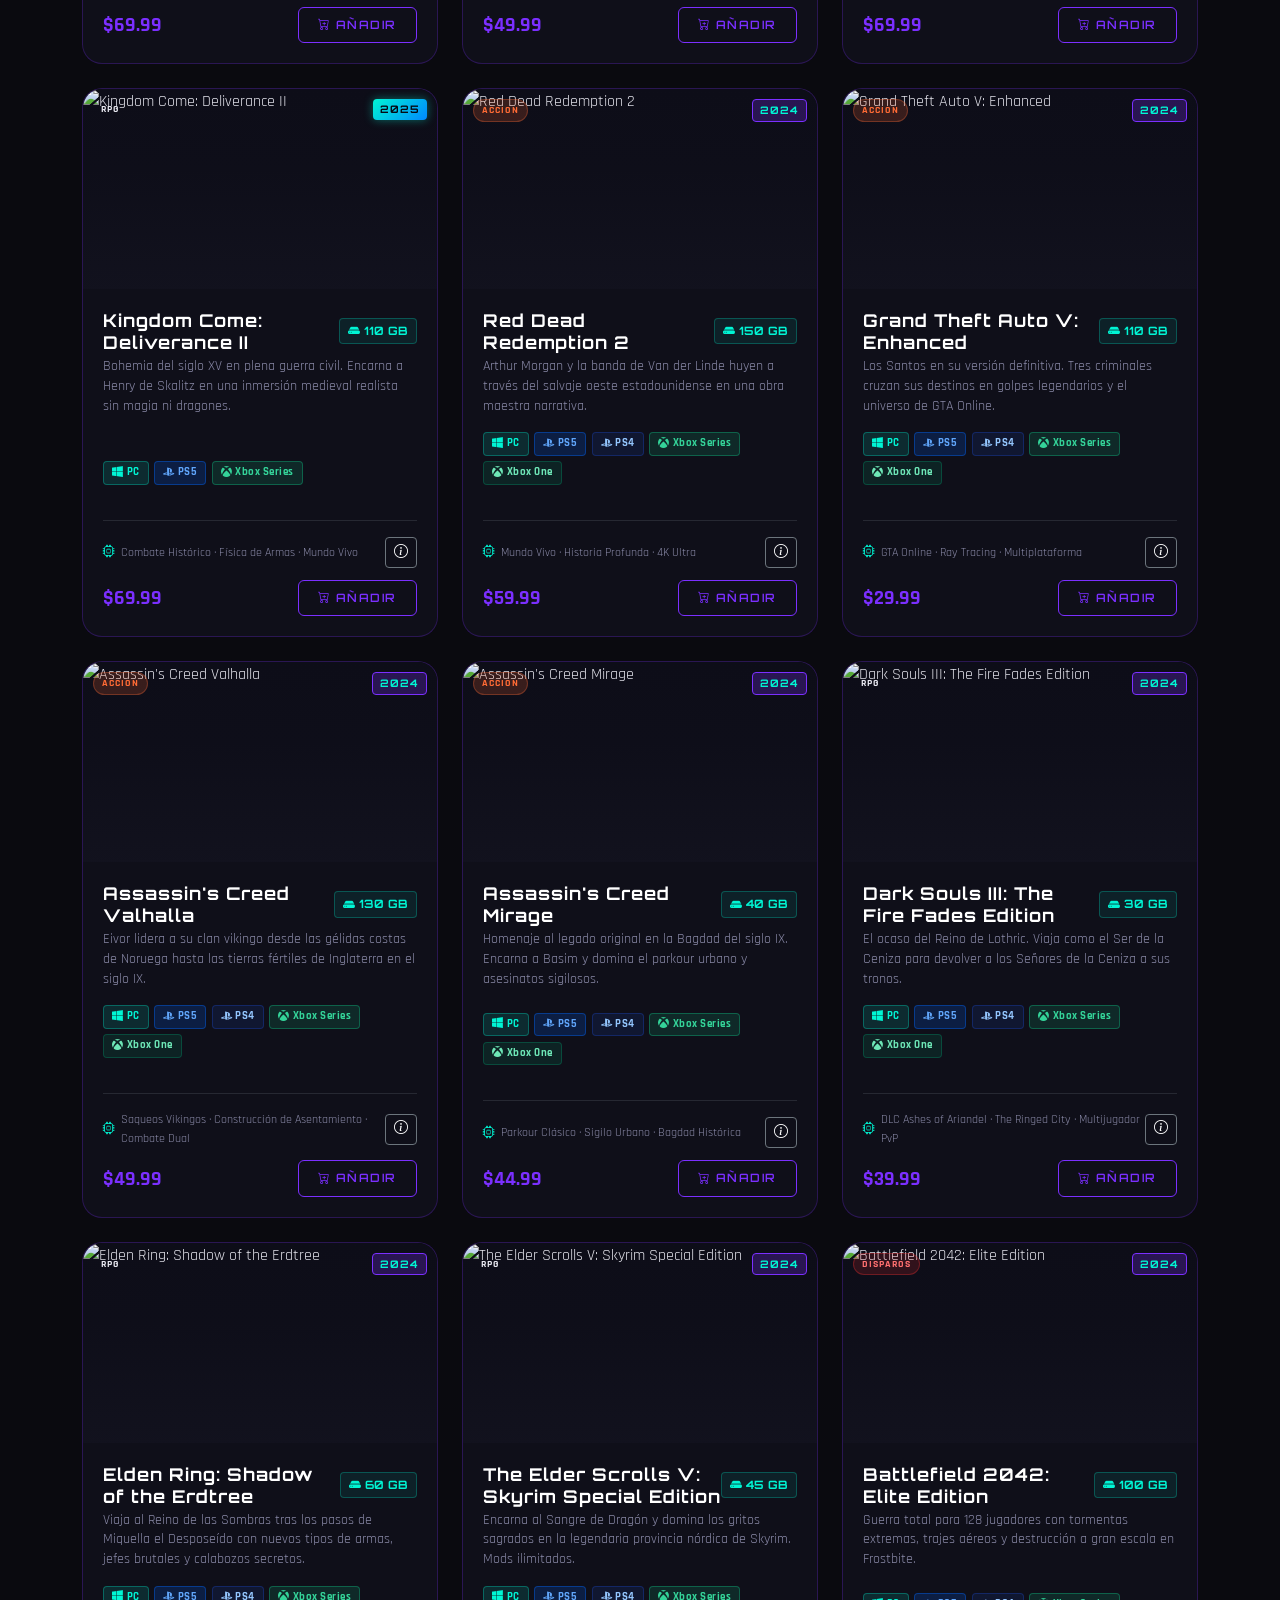
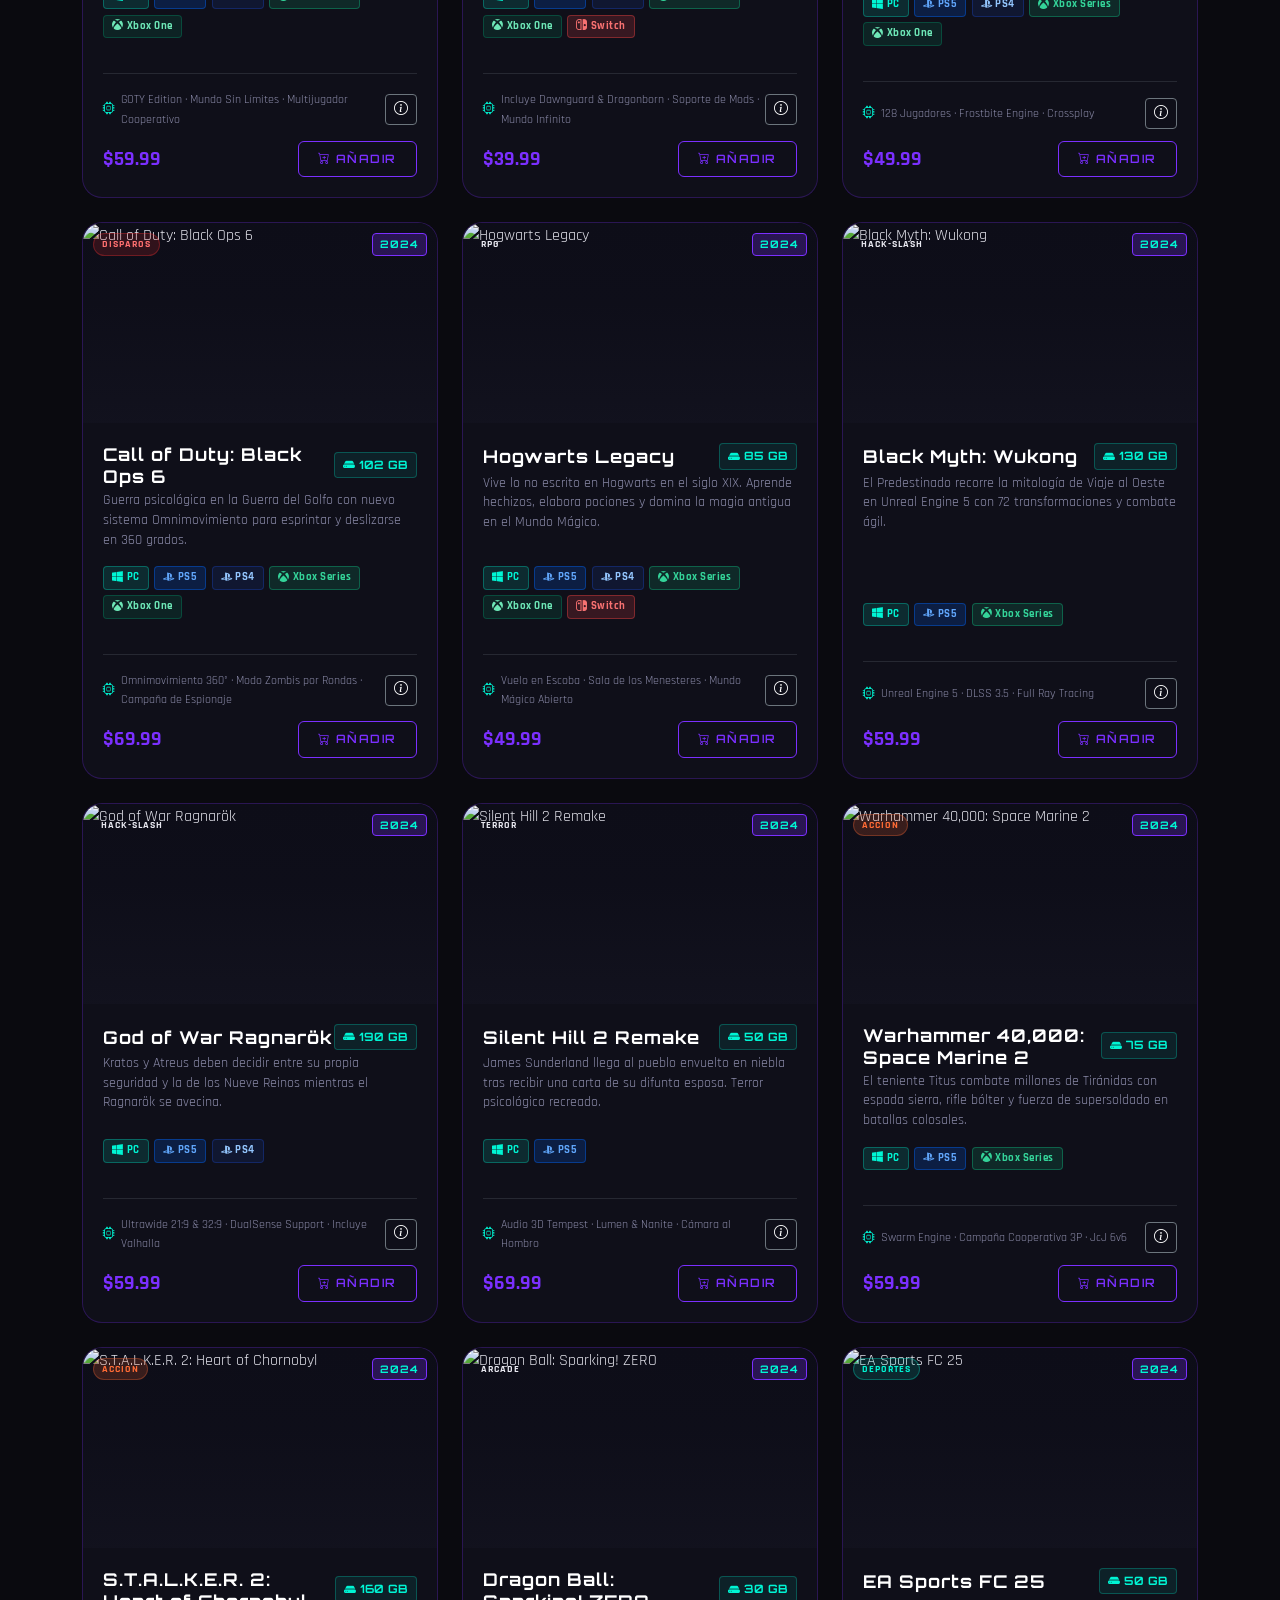
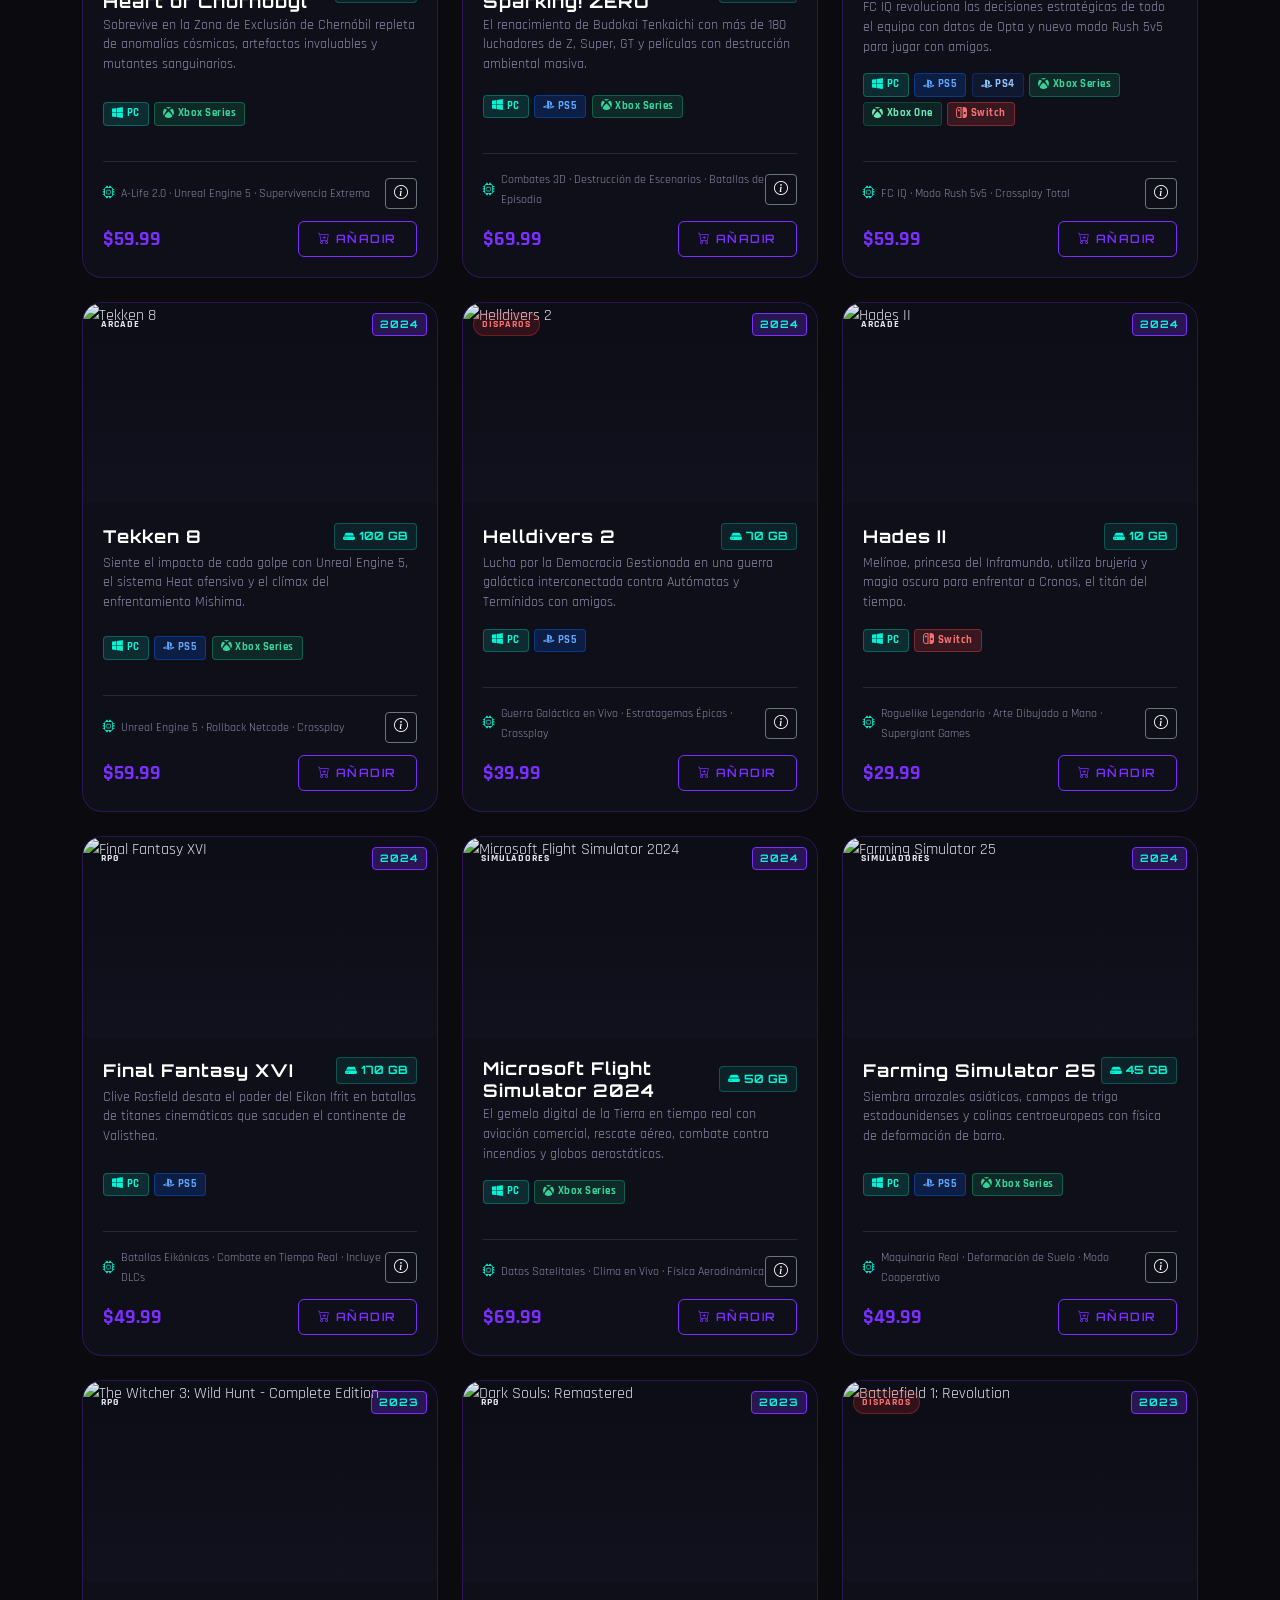
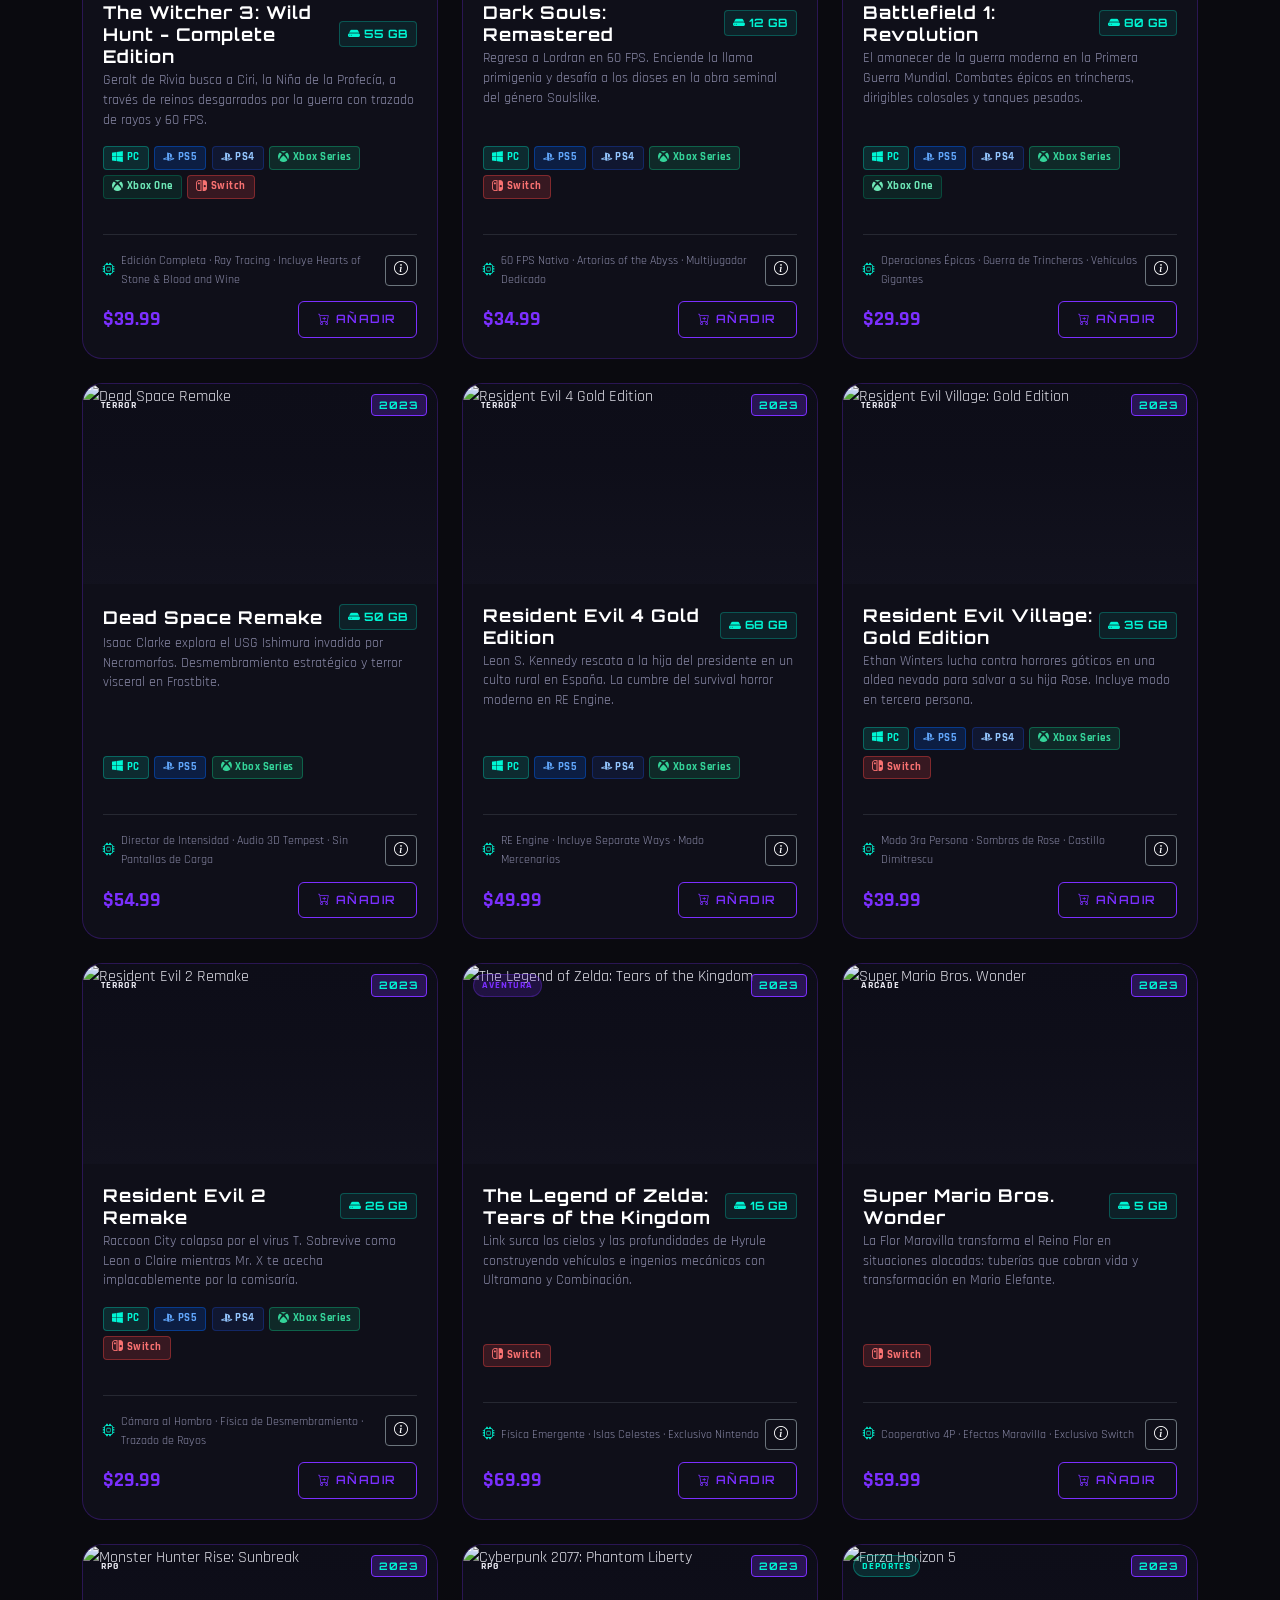
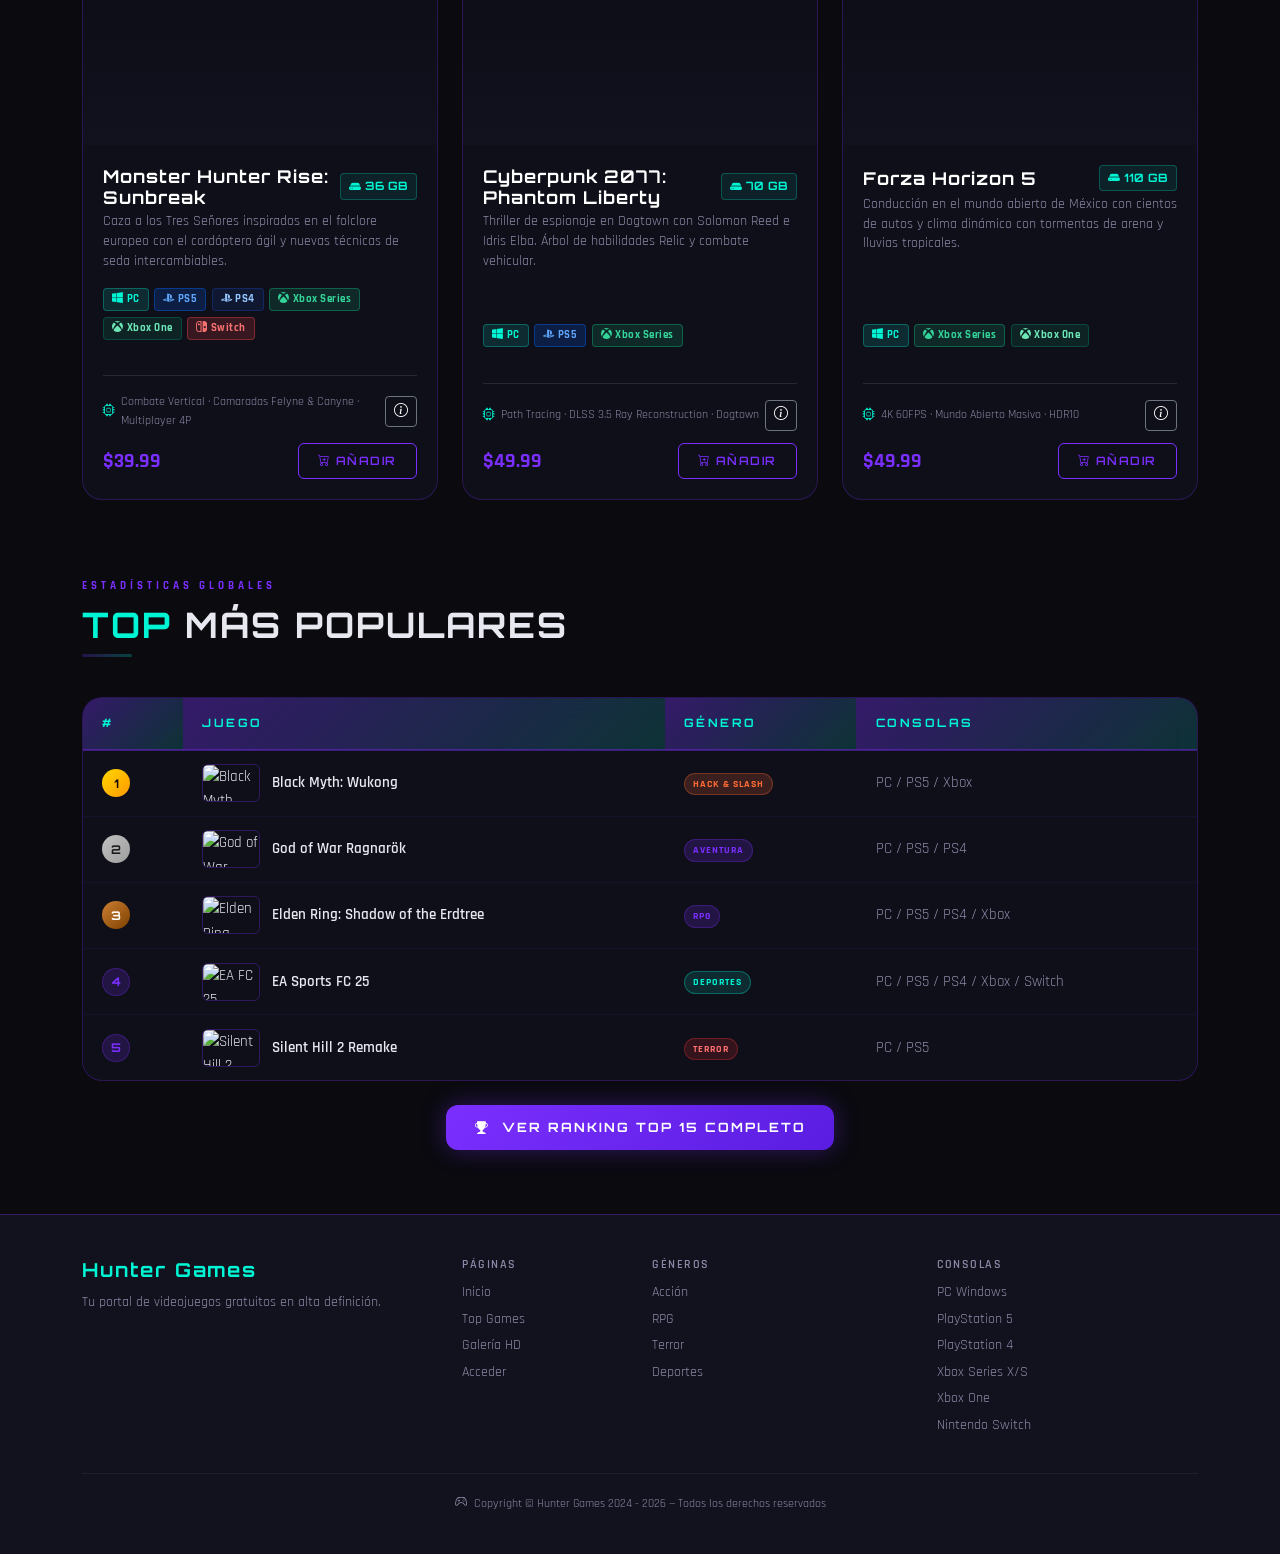
==== commit 288e04e4: "feat: anadir consolas completas, corregir caratulas sin imagen propia y expandir catalogo con franqu" ====
--- a/index.html
+++ b/index.html
@@ -289,21 +289,24 @@
           <hr class="section-line">
         </div>
 
-        <div class="row g-4">
+        <div class="row g-4 justify-content-center">
 
           <!-- PC -->
-          <div class="col-12 col-md-4">
-            <article class="platform-card" onclick="if(window.hunterCatalogController){ hunterCatalogController._activeCriteria.platform='pc'; hunterCatalogController.render(); document.getElementById('seccion-generos').scrollIntoView({behavior:'smooth'}); }" style="cursor:pointer;">
+          <div class="col-12 col-md-6 col-lg-4 col-xl">
+            <article class="platform-card" onclick="if(window.hunterCatalogController){ hunterCatalogController.setPlatform('pc'); }" style="cursor:pointer;">
               <div class="platform-card__img">
-                <img src="img/windows.png" alt="Juegos para Windows PC">
+                <div class="platform-visual platform-visual--pc">
+                  <i class="bi bi-windows platform-visual-icon" style="color: var(--hg-secondary);"></i>
+                  <span class="platform-visual-label">PC Windows &middot; Steam</span>
+                </div>
               </div>
               <div class="platform-card__body">
                 <span class="platform-badge badge-pc">
-                  <i class="bi bi-windows"></i> PC Windows &middot; Steam &middot; Epic
+                  <i class="bi bi-windows"></i> PC &middot; Steam &middot; Epic
                 </span>
                 <h3 class="platform-card__title">Microsoft Windows / PC</h3>
                 <p class="platform-card__desc">
-                  Máximo rendimiento, mods, 4K nativo y tasas de refresco ilimitadas para los títulos de 2025 y 2026.
+                  Máximo rendimiento, mods, 4K nativo y tasas de refresco ilimitadas en Steam, Epic y GOG.
                 </p>
                 <span class="btn-neon mt-auto">
                   <i class="bi bi-filter me-1"></i>Ver Juegos para PC
@@ -312,43 +315,97 @@
             </article>
           </div>
 
-          <!-- PlayStation -->
-          <div class="col-12 col-md-4">
-            <article class="platform-card" onclick="if(window.hunterCatalogController){ hunterCatalogController._activeCriteria.platform='ps5'; hunterCatalogController.render(); document.getElementById('seccion-generos').scrollIntoView({behavior:'smooth'}); }" style="cursor:pointer;">
+          <!-- PlayStation 5 -->
+          <div class="col-12 col-md-6 col-lg-4 col-xl">
+            <article class="platform-card" onclick="if(window.hunterCatalogController){ hunterCatalogController.setPlatform('ps5'); }" style="cursor:pointer;">
               <div class="platform-card__img">
-                <img src="img/ps4.png" alt="Juegos para PlayStation" style="object-fit: contain; background: #121226; padding: 1.2rem;">
+                <div class="platform-visual platform-visual--ps5">
+                  <i class="bi bi-playstation platform-visual-icon" style="color: #60a5fa;"></i>
+                  <span class="platform-visual-label">PlayStation 5 Pro</span>
+                </div>
               </div>
               <div class="platform-card__body">
                 <span class="platform-badge badge-ps">
-                  <i class="bi bi-playstation"></i> PlayStation 5 &middot; PS4 &middot; PS5 Pro
+                  <i class="bi bi-playstation"></i> PS5 &middot; PS5 Pro
                 </span>
-                <h3 class="platform-card__title">PlayStation</h3>
+                <h3 class="platform-card__title">PlayStation 5</h3>
                 <p class="platform-card__desc">
-                  Exclusivos épicos, retroalimentación háptica DualSense y audio 3D Tempest en los últimos lanzamientos.
+                  Exclusivos de última generación, retroalimentación háptica DualSense y audio 3D Tempest.
                 </p>
                 <span class="btn-neon mt-auto">
-                  <i class="bi bi-filter me-1"></i>Ver Juegos para PlayStation
+                  <i class="bi bi-filter me-1"></i>Ver Juegos para PS5
                 </span>
               </div>
             </article>
           </div>
 
-          <!-- Xbox -->
-          <div class="col-12 col-md-4">
-            <article class="platform-card" onclick="if(window.hunterCatalogController){ hunterCatalogController._activeCriteria.platform='xbox'; hunterCatalogController.render(); document.getElementById('seccion-generos').scrollIntoView({behavior:'smooth'}); }" style="cursor:pointer;">
+          <!-- PlayStation 4 -->
+          <div class="col-12 col-md-6 col-lg-4 col-xl">
+            <article class="platform-card" onclick="if(window.hunterCatalogController){ hunterCatalogController.setPlatform('ps4'); }" style="cursor:pointer;">
               <div class="platform-card__img">
-                <img src="img/xbox.jpeg" alt="Juegos para Xbox">
+                <div class="platform-visual platform-visual--ps4">
+                  <i class="bi bi-playstation platform-visual-icon" style="color: #93c5fd;"></i>
+                  <span class="platform-visual-label">PlayStation 4 Pro</span>
+                </div>
+              </div>
+              <div class="platform-card__body">
+                <span class="platform-badge badge-ps" style="border-color: rgba(96,165,250,0.4); color: #93c5fd;">
+                  <i class="bi bi-playstation"></i> PS4 &middot; PS4 Pro
+                </span>
+                <h3 class="platform-card__title">PlayStation 4</h3>
+                <p class="platform-card__desc">
+                  El legendario catálogo con los mayores clásicos y éxitos de la historia de los videojuegos.
+                </p>
+                <span class="btn-neon mt-auto">
+                  <i class="bi bi-filter me-1"></i>Ver Juegos para PS4
+                </span>
+              </div>
+            </article>
+          </div>
+
+          <!-- Xbox Series X/S & Xbox One -->
+          <div class="col-12 col-md-6 col-lg-4 col-xl">
+            <article class="platform-card" onclick="if(window.hunterCatalogController){ hunterCatalogController.setPlatform('xbox'); }" style="cursor:pointer;">
+              <div class="platform-card__img">
+                <div class="platform-visual platform-visual--xbox">
+                  <i class="bi bi-xbox platform-visual-icon" style="color: #34d399;"></i>
+                  <span class="platform-visual-label">Xbox Series &amp; One</span>
+                </div>
               </div>
               <div class="platform-card__body">
                 <span class="platform-badge badge-xbox">
-                  <i class="bi bi-xbox"></i> Xbox Series X/S &middot; Game Pass
+                  <i class="bi bi-xbox"></i> Series X/S &middot; Xbox One
                 </span>
-                <h3 class="platform-card__title">Xbox</h3>
+                <h3 class="platform-card__title">Xbox Series &amp; One</h3>
                 <p class="platform-card__desc">
-                  Quick Resume, compatibilidad total y estrenos día 1 en el ecosistema Xbox Series X/S y PC.
+                  Quick Resume, compatibilidad con 4 generaciones y estrenos día 1 en Xbox Game Pass.
                 </p>
                 <span class="btn-neon mt-auto">
                   <i class="bi bi-filter me-1"></i>Ver Juegos para Xbox
+                </span>
+              </div>
+            </article>
+          </div>
+
+          <!-- Nintendo Switch -->
+          <div class="col-12 col-md-6 col-lg-4 col-xl">
+            <article class="platform-card" onclick="if(window.hunterCatalogController){ hunterCatalogController.setPlatform('switch'); }" style="cursor:pointer;">
+              <div class="platform-card__img">
+                <div class="platform-visual platform-visual--switch">
+                  <i class="bi bi-nintendo-switch platform-visual-icon" style="color: #ff5e6c;"></i>
+                  <span class="platform-visual-label">Nintendo Switch</span>
+                </div>
+              </div>
+              <div class="platform-card__body">
+                <span class="platform-badge badge-switch">
+                  <i class="bi bi-nintendo-switch"></i> Switch &middot; OLED &middot; TV
+                </span>
+                <h3 class="platform-card__title">Nintendo Switch</h3>
+                <p class="platform-card__desc">
+                  Juega en modo portátil o televisión con las sagas más galardonadas de Nintendo y multiplay.
+                </p>
+                <span class="btn-neon mt-auto">
+                  <i class="bi bi-filter me-1"></i>Ver Juegos Switch
                 </span>
               </div>
             </article>
@@ -405,8 +462,9 @@
               <button class="pill-btn pill-btn-platform" data-platform-filter="pc"><i class="bi bi-windows"></i> PC Windows</button>
               <button class="pill-btn pill-btn-platform" data-platform-filter="ps5"><i class="bi bi-playstation"></i> PS5</button>
               <button class="pill-btn pill-btn-platform" data-platform-filter="ps4"><i class="bi bi-playstation"></i> PS4</button>
-              <button class="pill-btn pill-btn-platform" data-platform-filter="xbox"><i class="bi bi-xbox"></i> Xbox Series X/S</button>
-              <button class="pill-btn pill-btn-platform" data-platform-filter="switch"><i class="bi bi-nintendo-switch"></i> Switch</button>
+              <button class="pill-btn pill-btn-platform" data-platform-filter="xbox"><i class="bi bi-xbox"></i> Xbox Series</button>
+              <button class="pill-btn pill-btn-platform" data-platform-filter="xbox-one"><i class="bi bi-xbox"></i> Xbox One</button>
+              <button class="pill-btn pill-btn-platform" data-platform-filter="switch"><i class="bi bi-nintendo-switch"></i> Nintendo Switch</button>
             </div>
           </div>
 
@@ -608,10 +666,12 @@
           <div class="col-6 col-md-3">
             <p class="field-label mb-2">Consolas</p>
             <nav class="footer-nav">
-              <a href="#seccion-generos" onclick="if(window.hunterCatalogController){ hunterCatalogController._activeCriteria.platform='pc'; hunterCatalogController.render(); document.getElementById('seccion-generos').scrollIntoView({behavior:'smooth'}); }">PC Windows</a>
-              <a href="#seccion-generos" onclick="if(window.hunterCatalogController){ hunterCatalogController._activeCriteria.platform='ps5'; hunterCatalogController.render(); document.getElementById('seccion-generos').scrollIntoView({behavior:'smooth'}); }">PlayStation 5</a>
-              <a href="#seccion-generos" onclick="if(window.hunterCatalogController){ hunterCatalogController._activeCriteria.platform='xbox'; hunterCatalogController.render(); document.getElementById('seccion-generos').scrollIntoView({behavior:'smooth'}); }">Xbox Series X/S</a>
-              <a href="#seccion-generos" onclick="if(window.hunterCatalogController){ hunterCatalogController._activeCriteria.platform='switch'; hunterCatalogController.render(); document.getElementById('seccion-generos').scrollIntoView({behavior:'smooth'}); }">Nintendo Switch</a>
+              <a href="#seccion-generos" onclick="if(window.hunterCatalogController){ hunterCatalogController.setPlatform('pc'); }">PC Windows</a>
+              <a href="#seccion-generos" onclick="if(window.hunterCatalogController){ hunterCatalogController.setPlatform('ps5'); }">PlayStation 5</a>
+              <a href="#seccion-generos" onclick="if(window.hunterCatalogController){ hunterCatalogController.setPlatform('ps4'); }">PlayStation 4</a>
+              <a href="#seccion-generos" onclick="if(window.hunterCatalogController){ hunterCatalogController.setPlatform('xbox'); }">Xbox Series X/S</a>
+              <a href="#seccion-generos" onclick="if(window.hunterCatalogController){ hunterCatalogController.setPlatform('xbox-one'); }">Xbox One</a>
+              <a href="#seccion-generos" onclick="if(window.hunterCatalogController){ hunterCatalogController.setPlatform('switch'); }">Nintendo Switch</a>
             </nav>
           </div>
         </div>
@@ -635,7 +695,7 @@
           <button type="button" class="btn-close" data-bs-dismiss="modal" aria-label="Cerrar" id="closeGameModalTop"></button>
         </div>
         <div class="modal-body p-0">
-          <img id="gameModalImg" src="" alt="Ficha del juego" style="width: 100%; max-height: 380px; object-fit: cover;" onerror="this.onerror=null; this.src='img/predator.jpg';">
+          <img id="gameModalImg" src="" alt="Ficha del juego" style="width: 100%; max-height: 380px; object-fit: cover;" onerror="this.onerror=null; this.src='https://shared.fastly.steamstatic.com/store_item_assets/steam/apps/292030/header.jpg';">
           <div class="p-4">
             <div class="d-flex flex-wrap justify-content-between align-items-center gap-2 mb-3">
               <span id="gameModalYear" class="badge-year badge-2025"></span>
@@ -728,6 +788,7 @@
   <!-- Módulos Core E-commerce y Repositorio -->
   <script src="js/ecommerce-core.js"></script>
   <script src="js/games-repository.js"></script>
+  <script src="js/auth-system.js"></script>
 
   <!-- Inicialización específica de página -->
   <script>
@@ -788,8 +849,12 @@
           try {
             sessionStorage.clear();
             const cart = localStorage.getItem('hunter_games_cart');
+            const users = localStorage.getItem('hunter_registered_users');
+            const activeUser = localStorage.getItem('hunter_active_user');
             localStorage.clear();
             if (cart) localStorage.setItem('hunter_games_cart', cart);
+            if (users) localStorage.setItem('hunter_registered_users', users);
+            if (activeUser) localStorage.setItem('hunter_active_user', activeUser);
             if ('caches' in window) {
               const keys = await caches.keys();
               await Promise.all(keys.map(k => caches.delete(k)));
--- a/css/style.css
+++ b/css/style.css
@@ -505,6 +505,64 @@
   position: relative;
 }
 
+.platform-visual {
+  width: 100%;
+  height: 100%;
+  display: flex;
+  flex-direction: column;
+  align-items: center;
+  justify-content: center;
+  position: relative;
+  overflow: hidden;
+  transition: transform 0.4s ease;
+}
+
+.platform-card:hover .platform-visual {
+  transform: scale(1.05);
+}
+
+.platform-visual--pc {
+  background: radial-gradient(circle at center, rgba(0, 245, 212, 0.28) 0%, rgba(10, 15, 25, 0.95) 75%);
+  border-bottom: 2px solid rgba(0, 245, 212, 0.4);
+}
+
+.platform-visual--ps5 {
+  background: radial-gradient(circle at center, rgba(0, 102, 255, 0.35) 0%, rgba(8, 12, 30, 0.95) 75%);
+  border-bottom: 2px solid rgba(0, 102, 255, 0.5);
+}
+
+.platform-visual--ps4 {
+  background: radial-gradient(circle at center, rgba(30, 80, 220, 0.3) 0%, rgba(10, 14, 28, 0.95) 75%);
+  border-bottom: 2px solid rgba(30, 80, 220, 0.45);
+}
+
+.platform-visual--xbox {
+  background: radial-gradient(circle at center, rgba(16, 185, 129, 0.3) 0%, rgba(8, 20, 14, 0.95) 75%);
+  border-bottom: 2px solid rgba(16, 185, 129, 0.45);
+}
+
+.platform-visual--switch {
+  background: radial-gradient(circle at 30% 50%, rgba(239, 68, 68, 0.35) 0%, transparent 65%),
+              radial-gradient(circle at 70% 50%, rgba(14, 165, 233, 0.35) 0%, rgba(15, 10, 22, 0.95) 75%);
+  border-bottom: 2px solid rgba(239, 68, 68, 0.45);
+}
+
+.platform-visual-icon {
+  font-size: 3.5rem;
+  filter: drop-shadow(0 0 16px currentColor);
+  margin-bottom: 0.35rem;
+}
+
+.platform-visual-label {
+  font-family: var(--font-heading);
+  font-size: 0.72rem;
+  font-weight: 700;
+  letter-spacing: 2px;
+  text-transform: uppercase;
+  color: #fff;
+  opacity: 0.9;
+}
+
 .platform-card__img img {
   width: 100%;
   height: 100%;
@@ -520,7 +578,8 @@
   content: '';
   position: absolute;
   inset: 0;
-  background: linear-gradient(to bottom, transparent 40%, var(--hg-bg-card) 100%);
+  background: linear-gradient(to bottom, transparent 45%, var(--hg-bg-card) 100%);
+  pointer-events: none;
 }
 
 .platform-card__body {
@@ -543,9 +602,10 @@
   margin-bottom: 0.75rem;
 }
 
-.badge-pc   { background: rgba(0,245,212,0.12); color: var(--hg-secondary); border: 1px solid rgba(0,245,212,0.3); }
-.badge-ps   { background: rgba(30,80,220,0.18); color: #5ba3ff;             border: 1px solid rgba(30,80,220,0.35); }
-.badge-xbox { background: rgba(16,130,16,0.18); color: #5ef769;             border: 1px solid rgba(16,130,16,0.35); }
+.badge-pc     { background: rgba(0,245,212,0.12); color: var(--hg-secondary); border: 1px solid rgba(0,245,212,0.3); }
+.badge-ps     { background: rgba(30,80,220,0.18); color: #5ba3ff;             border: 1px solid rgba(30,80,220,0.35); }
+.badge-xbox   { background: rgba(16,130,16,0.18); color: #5ef769;             border: 1px solid rgba(16,130,16,0.35); }
+.badge-switch { background: rgba(230,0,18,0.18);  color: #ff5e6c;             border: 1px solid rgba(230,0,18,0.35); }
 
 .platform-card__title {
   font-family: var(--font-heading);
@@ -1210,6 +1270,7 @@
 .badge-plat-ps5    { background: rgba(0,102,255,0.18); color: #60a5fa; border: 1px solid rgba(0,102,255,0.4); }
 .badge-plat-ps4    { background: rgba(30,80,220,0.12); color: #93c5fd; border: 1px solid rgba(30,80,220,0.3); }
 .badge-plat-xbox   { background: rgba(16,185,129,0.15); color: #34d399; border: 1px solid rgba(16,185,129,0.4); }
+.badge-plat-xboxone{ background: rgba(5,150,105,0.15); color: #6ee7b7; border: 1px solid rgba(5,150,105,0.35); }
 .badge-plat-switch { background: rgba(239,68,68,0.18); color: #f87171; border: 1px solid rgba(239,68,68,0.4); }
 
 /* Game Showcase Card */
--- a/css/ecommerce.css
+++ b/css/ecommerce.css
@@ -40,3 +40,192 @@
   transition: transform 0.2s cubic-bezier(0.175, 0.885, 0.32, 1.275);
 }
 
+/* ================================================
+   SISTEMA DE AUTENTICACIÓN & PORTAL GAMER
+   ================================================ */
+
+/* Modo Dashboard Expandido */
+.login-card.dashboard-mode {
+  max-width: 1100px;
+  width: 100%;
+  padding: 2.2rem;
+  transition: max-width 0.4s ease;
+}
+
+/* Selector de Pestañas Iniciar Sesión / Registro */
+.auth-tab-nav {
+  display: flex;
+  background: rgba(255, 255, 255, 0.04);
+  border: 1px solid var(--hg-border);
+  border-radius: var(--radius-sm);
+  padding: 4px;
+  margin-bottom: 1.5rem;
+}
+
+.auth-tab-btn {
+  flex: 1;
+  padding: 0.65rem 1rem;
+  font-family: var(--font-heading);
+  font-size: 0.8rem;
+  font-weight: 700;
+  letter-spacing: 1px;
+  text-transform: uppercase;
+  color: var(--hg-text-muted);
+  background: transparent;
+  border: none;
+  border-radius: 4px;
+  cursor: pointer;
+  transition: all var(--transition);
+  text-align: center;
+}
+
+.auth-tab-btn:hover {
+  color: #fff;
+}
+
+.auth-tab-btn.active {
+  color: #fff;
+  background: linear-gradient(135deg, rgba(123, 47, 255, 0.6), rgba(0, 245, 212, 0.25));
+  box-shadow: 0 0 15px rgba(123, 47, 255, 0.35);
+  border: 1px solid rgba(0, 245, 212, 0.4);
+}
+
+/* Lista de Verificación en Tiempo Real de Contraseña */
+.pw-checklist {
+  background: rgba(10, 10, 15, 0.65);
+  border: 1px solid rgba(123, 47, 255, 0.25);
+  border-radius: var(--radius-sm);
+  padding: 0.75rem 1rem;
+  margin-top: 0.6rem;
+  font-size: 0.76rem;
+}
+
+.pw-checklist-title {
+  font-weight: 700;
+  color: var(--hg-text-muted);
+  text-transform: uppercase;
+  letter-spacing: 0.8px;
+  margin-bottom: 0.4rem;
+}
+
+.pw-rule-item {
+  display: flex;
+  align-items: center;
+  gap: 0.45rem;
+  color: var(--hg-text-muted);
+  margin-bottom: 0.25rem;
+  transition: color 0.25s ease;
+}
+
+.pw-rule-item i {
+  font-size: 0.9rem;
+}
+
+.pw-rule-item.rule-valid {
+  color: var(--hg-secondary);
+}
+
+.pw-rule-item.rule-valid i {
+  color: var(--hg-secondary);
+}
+
+.pw-rule-item.rule-invalid {
+  color: #ff7070;
+}
+
+/* Dashboard del Gamer */
+.gamer-banner {
+  background: linear-gradient(135deg, rgba(123, 47, 255, 0.25), rgba(0, 245, 212, 0.12));
+  border: 1px solid var(--hg-border);
+  border-radius: var(--radius-md);
+  padding: 1.5rem;
+  margin-bottom: 2rem;
+  position: relative;
+  overflow: hidden;
+}
+
+.gamer-banner::after {
+  content: '';
+  position: absolute;
+  right: -20px;
+  bottom: -20px;
+  width: 140px;
+  height: 140px;
+  background: radial-gradient(circle, rgba(0, 245, 212, 0.2) 0%, transparent 70%);
+  pointer-events: none;
+}
+
+.gamer-avatar-box {
+  width: 64px;
+  height: 64px;
+  border-radius: 50%;
+  background: linear-gradient(135deg, var(--hg-primary), var(--hg-secondary));
+  display: flex;
+  align-items: center;
+  justify-content: center;
+  font-size: 1.8rem;
+  color: #fff;
+  border: 2px solid var(--hg-secondary);
+  box-shadow: 0 0 20px rgba(0, 245, 212, 0.4);
+}
+
+.library-card {
+  background: rgba(255, 255, 255, 0.03);
+  border: 1px solid var(--hg-border);
+  border-radius: var(--radius-md);
+  overflow: hidden;
+  transition: all var(--transition);
+  height: 100%;
+  display: flex;
+  flex-direction: column;
+}
+
+.library-card:hover {
+  border-color: var(--hg-primary);
+  transform: translateY(-3px);
+  box-shadow: 0 10px 30px rgba(0, 0, 0, 0.5);
+}
+
+.library-card-img {
+  height: 140px;
+  width: 100%;
+  object-fit: cover;
+}
+
+.cd-key-badge {
+  background: rgba(0, 0, 0, 0.5);
+  border: 1px dashed var(--hg-secondary);
+  border-radius: 4px;
+  padding: 0.35rem 0.6rem;
+  font-family: monospace;
+  font-size: 0.82rem;
+  color: var(--hg-secondary);
+  letter-spacing: 1px;
+}
+
+.coupon-ticket {
+  background: linear-gradient(135deg, rgba(255, 107, 53, 0.12), rgba(123, 47, 255, 0.15));
+  border: 1px dashed var(--hg-accent);
+  border-radius: var(--radius-md);
+  padding: 1rem 1.25rem;
+  transition: all var(--transition);
+}
+
+.coupon-ticket:hover {
+  border-color: #fff;
+  box-shadow: 0 0 20px rgba(255, 107, 53, 0.3);
+}
+
+.announcement-box {
+  background: rgba(255, 255, 255, 0.02);
+  border: 1px solid var(--hg-border);
+  border-radius: var(--radius-md);
+  overflow: hidden;
+  transition: all var(--transition);
+}
+
+.announcement-box:hover {
+  border-color: var(--hg-secondary);
+  box-shadow: 0 0 25px rgba(0, 245, 212, 0.2);
+}
+
